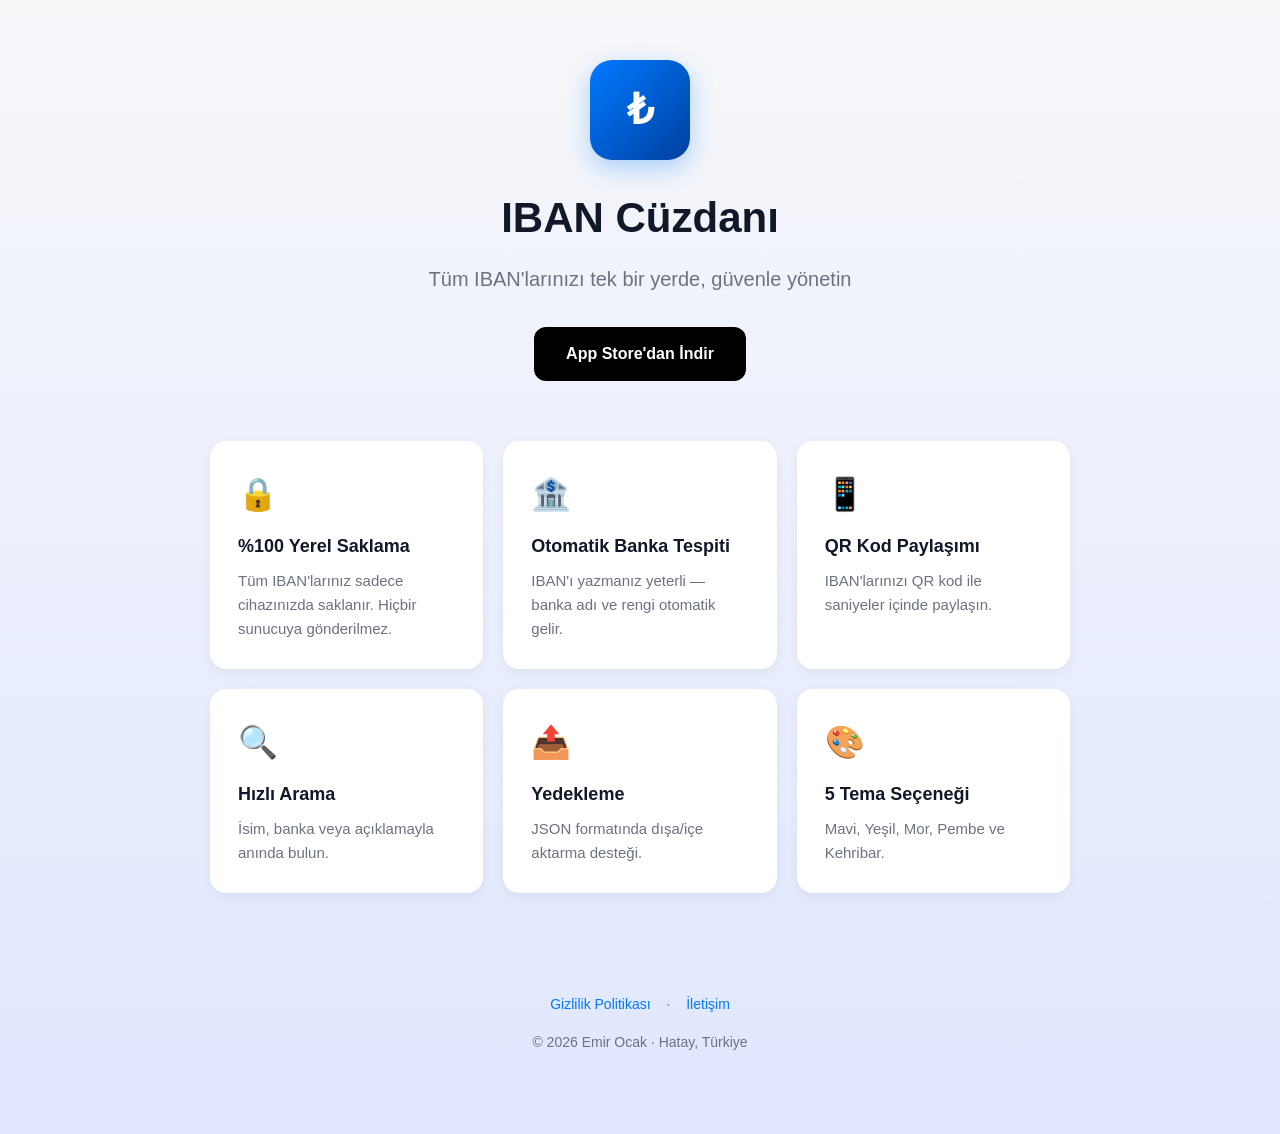
==== index.html @ 09342fb1 "Add files via upload" ====
<!DOCTYPE html>
<html lang="tr">
<head>
    <meta charset="UTF-8">
    <meta name="viewport" content="width=device-width, initial-scale=1.0">
    <title>IBAN Cüzdanı - Banka IBAN'larınızı Kolayca Yönetin</title>
    <meta name="description" content="IBAN Cüzdanı, tüm banka IBAN bilgilerinizi tek bir yerde güvenle saklamanızı sağlar. iOS için ücretsiz indirilebilir.">
    <style>
        * { margin: 0; padding: 0; box-sizing: border-box; }
        body {
            font-family: -apple-system, BlinkMacSystemFont, 'Segoe UI', Roboto, sans-serif;
            background: linear-gradient(180deg, #f6f7f9 0%, #e0e7ff 100%);
            min-height: 100vh;
            color: #111827;
            line-height: 1.6;
        }
        .container {
            max-width: 900px;
            margin: 0 auto;
            padding: 60px 20px;
        }
        header {
            text-align: center;
            margin-bottom: 60px;
        }
        .logo {
            width: 100px;
            height: 100px;
            background: linear-gradient(135deg, #007AFF, #0040A0);
            border-radius: 22px;
            margin: 0 auto 24px;
            display: flex;
            align-items: center;
            justify-content: center;
            color: white;
            font-size: 42px;
            font-weight: bold;
            box-shadow: 0 8px 24px rgba(0, 122, 255, 0.3);
        }
        h1 {
            font-size: 42px;
            font-weight: 800;
            margin-bottom: 12px;
        }
        .tagline {
            font-size: 20px;
            color: #6b7280;
            margin-bottom: 32px;
        }
        .download-btn {
            display: inline-block;
            background: #000;
            color: white;
            padding: 14px 32px;
            border-radius: 12px;
            text-decoration: none;
            font-size: 16px;
            font-weight: 600;
            transition: transform 0.2s;
        }
        .download-btn:hover {
            transform: translateY(-2px);
        }
        .features {
            display: grid;
            grid-template-columns: repeat(auto-fit, minmax(260px, 1fr));
            gap: 20px;
            margin: 60px 0;
        }
        .feature {
            background: white;
            padding: 28px;
            border-radius: 16px;
            box-shadow: 0 4px 12px rgba(0,0,0,0.05);
        }
        .feature-icon {
            font-size: 32px;
            margin-bottom: 12px;
        }
        .feature h3 {
            font-size: 18px;
            margin-bottom: 8px;
        }
        .feature p {
            color: #6b7280;
            font-size: 15px;
        }
        footer {
            text-align: center;
            padding: 40px 0 20px;
            color: #6b7280;
            font-size: 14px;
        }
        footer a {
            color: #007AFF;
            text-decoration: none;
            margin: 0 12px;
        }
        footer a:hover {
            text-decoration: underline;
        }
    </style>
</head>
<body>
    <div class="container">
        <header>
            <div class="logo">₺</div>
            <h1>IBAN Cüzdanı</h1>
            <p class="tagline">Tüm IBAN'larınızı tek bir yerde, güvenle yönetin</p>
            <a href="https://apps.apple.com/tr/app/iban-c%C3%BCzdan%C4%B1/id6752243560" class="download-btn">
                App Store'dan İndir
            </a>
        </header>

        <div class="features">
            <div class="feature">
                <div class="feature-icon">🔒</div>
                <h3>%100 Yerel Saklama</h3>
                <p>Tüm IBAN'larınız sadece cihazınızda saklanır. Hiçbir sunucuya gönderilmez.</p>
            </div>
            <div class="feature">
                <div class="feature-icon">🏦</div>
                <h3>Otomatik Banka Tespiti</h3>
                <p>IBAN'ı yazmanız yeterli — banka adı ve rengi otomatik gelir.</p>
            </div>
            <div class="feature">
                <div class="feature-icon">📱</div>
                <h3>QR Kod Paylaşımı</h3>
                <p>IBAN'larınızı QR kod ile saniyeler içinde paylaşın.</p>
            </div>
            <div class="feature">
                <div class="feature-icon">🔍</div>
                <h3>Hızlı Arama</h3>
                <p>İsim, banka veya açıklamayla anında bulun.</p>
            </div>
            <div class="feature">
                <div class="feature-icon">📤</div>
                <h3>Yedekleme</h3>
                <p>JSON formatında dışa/içe aktarma desteği.</p>
            </div>
            <div class="feature">
                <div class="feature-icon">🎨</div>
                <h3>5 Tema Seçeneği</h3>
                <p>Mavi, Yeşil, Mor, Pembe ve Kehribar.</p>
            </div>
        </div>

        <footer>
            <p>
                <a href="privacy.html">Gizlilik Politikası</a> ·
                <a href="mailto:[email protected]">İletişim</a>
            </p>
            <p style="margin-top: 16px;">
                © 2026 Emir Ocak · Hatay, Türkiye
            </p>
        </footer>
    </div>
</body>
</html>
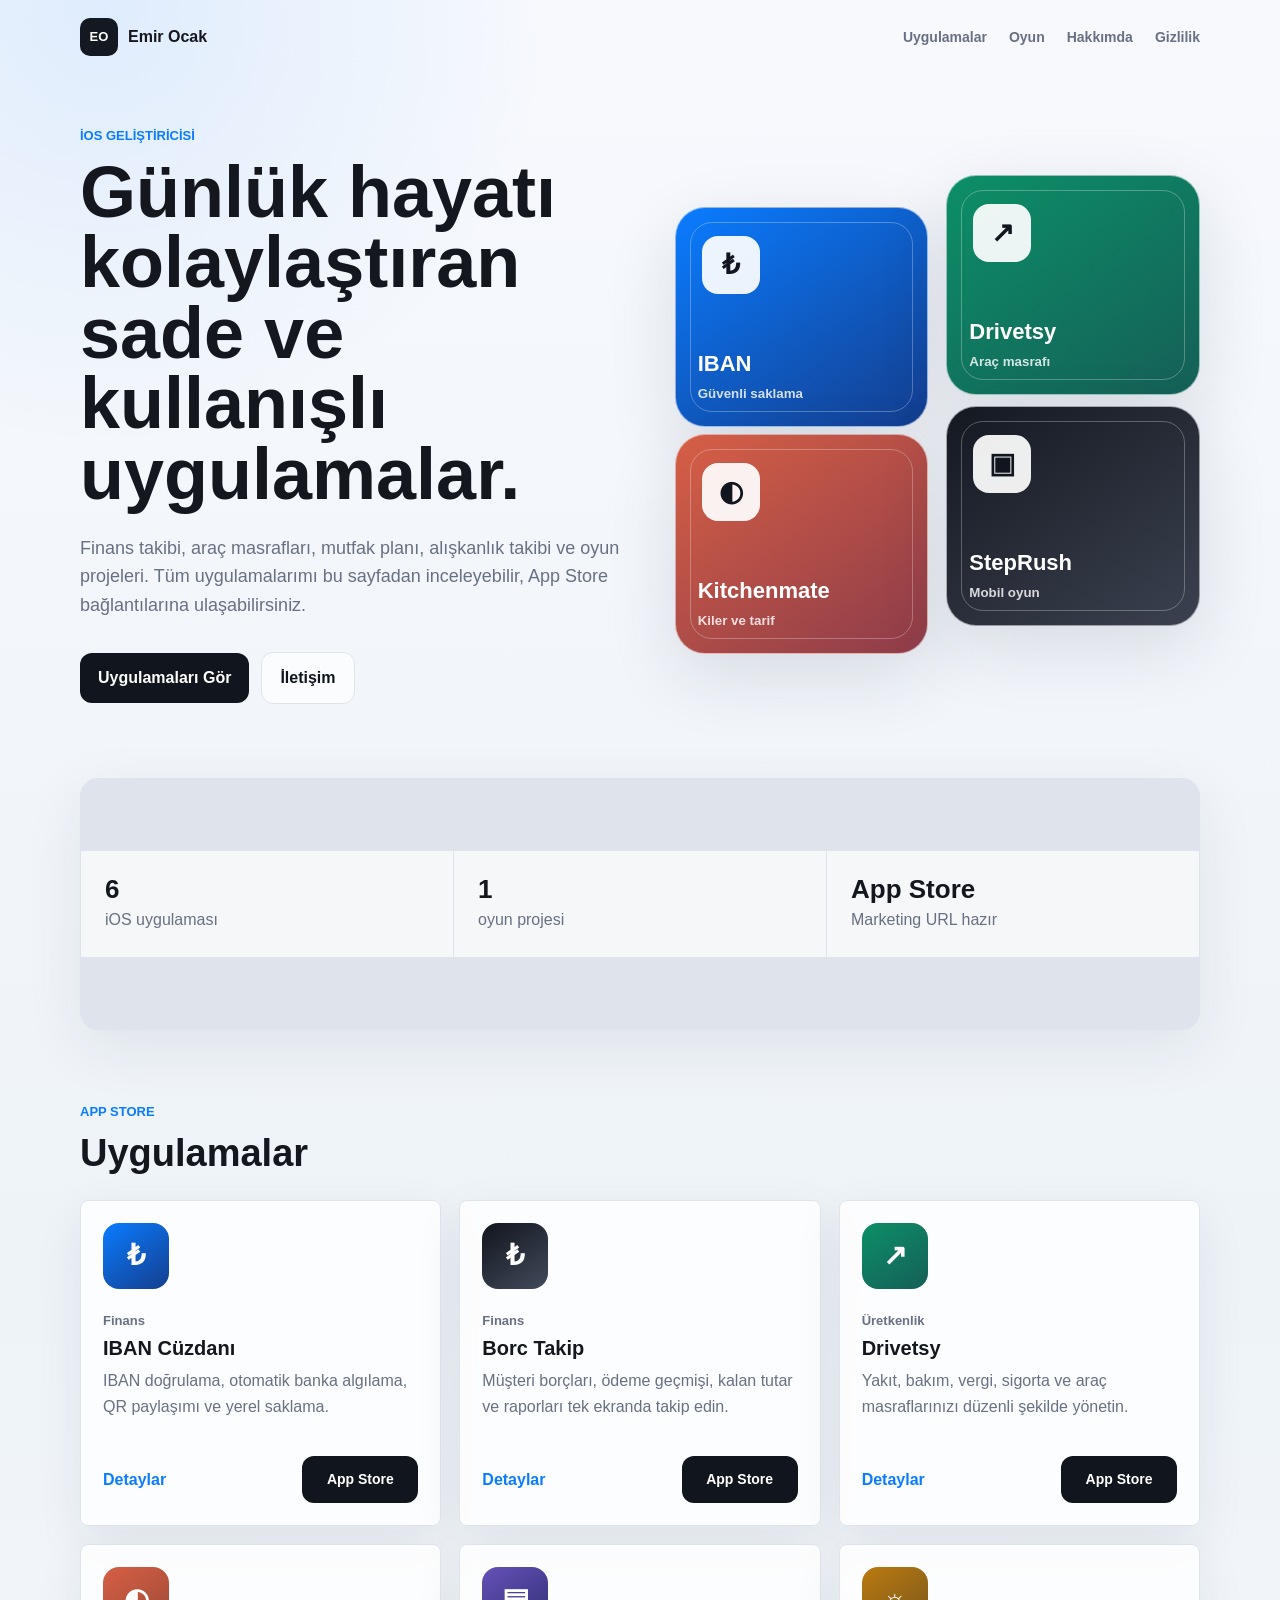
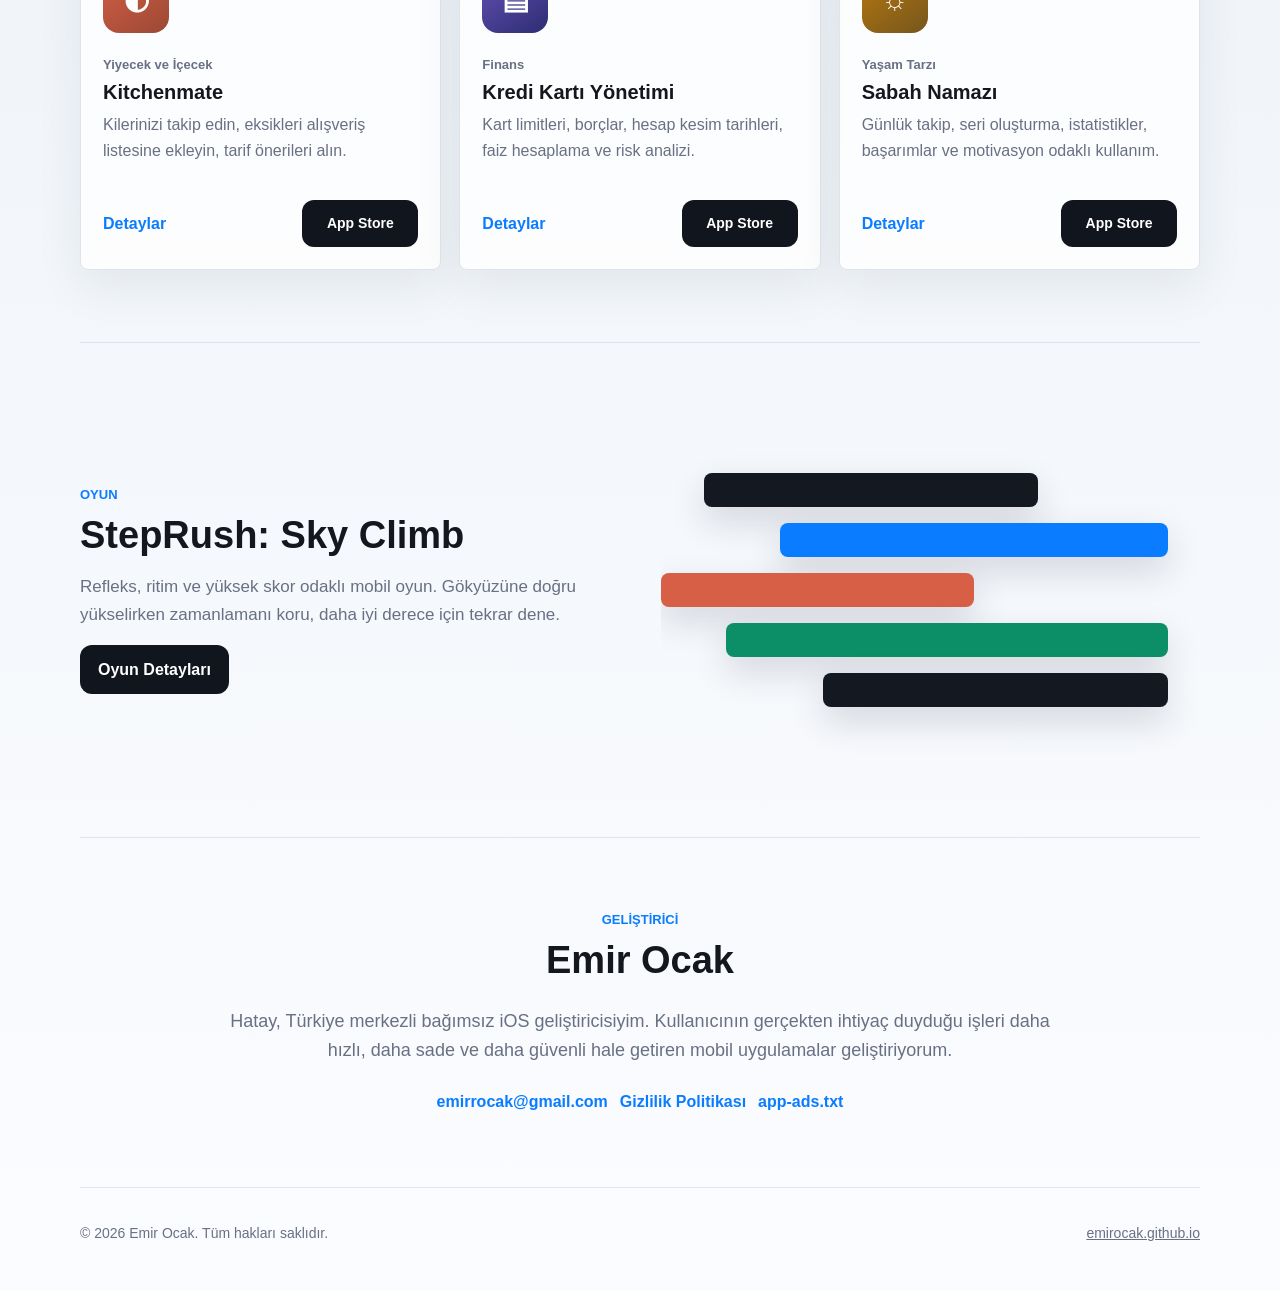
==== commit 29fa715d: "Add files via upload" ====
--- a/index.html
+++ b/index.html
@@ -1,159 +1,205 @@
 <!DOCTYPE html>
 <html lang="tr">
 <head>
-    <meta charset="UTF-8">
-    <meta name="viewport" content="width=device-width, initial-scale=1.0">
-    <title>IBAN Cüzdanı - Banka IBAN'larınızı Kolayca Yönetin</title>
-    <meta name="description" content="IBAN Cüzdanı, tüm banka IBAN bilgilerinizi tek bir yerde güvenle saklamanızı sağlar. iOS için ücretsiz indirilebilir.">
-    <style>
-        * { margin: 0; padding: 0; box-sizing: border-box; }
-        body {
-            font-family: -apple-system, BlinkMacSystemFont, 'Segoe UI', Roboto, sans-serif;
-            background: linear-gradient(180deg, #f6f7f9 0%, #e0e7ff 100%);
-            min-height: 100vh;
-            color: #111827;
-            line-height: 1.6;
-        }
-        .container {
-            max-width: 900px;
-            margin: 0 auto;
-            padding: 60px 20px;
-        }
-        header {
-            text-align: center;
-            margin-bottom: 60px;
-        }
-        .logo {
-            width: 100px;
-            height: 100px;
-            background: linear-gradient(135deg, #007AFF, #0040A0);
-            border-radius: 22px;
-            margin: 0 auto 24px;
-            display: flex;
-            align-items: center;
-            justify-content: center;
-            color: white;
-            font-size: 42px;
-            font-weight: bold;
-            box-shadow: 0 8px 24px rgba(0, 122, 255, 0.3);
-        }
-        h1 {
-            font-size: 42px;
-            font-weight: 800;
-            margin-bottom: 12px;
-        }
-        .tagline {
-            font-size: 20px;
-            color: #6b7280;
-            margin-bottom: 32px;
-        }
-        .download-btn {
-            display: inline-block;
-            background: #000;
-            color: white;
-            padding: 14px 32px;
-            border-radius: 12px;
-            text-decoration: none;
-            font-size: 16px;
-            font-weight: 600;
-            transition: transform 0.2s;
-        }
-        .download-btn:hover {
-            transform: translateY(-2px);
-        }
-        .features {
-            display: grid;
-            grid-template-columns: repeat(auto-fit, minmax(260px, 1fr));
-            gap: 20px;
-            margin: 60px 0;
-        }
-        .feature {
-            background: white;
-            padding: 28px;
-            border-radius: 16px;
-            box-shadow: 0 4px 12px rgba(0,0,0,0.05);
-        }
-        .feature-icon {
-            font-size: 32px;
-            margin-bottom: 12px;
-        }
-        .feature h3 {
-            font-size: 18px;
-            margin-bottom: 8px;
-        }
-        .feature p {
-            color: #6b7280;
-            font-size: 15px;
-        }
-        footer {
-            text-align: center;
-            padding: 40px 0 20px;
-            color: #6b7280;
-            font-size: 14px;
-        }
-        footer a {
-            color: #007AFF;
-            text-decoration: none;
-            margin: 0 12px;
-        }
-        footer a:hover {
-            text-decoration: underline;
-        }
-    </style>
+  <meta charset="UTF-8">
+  <meta name="viewport" content="width=device-width, initial-scale=1.0">
+  <title>Emir Ocak - iOS Uygulamaları ve Oyunları</title>
+  <meta name="description" content="Emir Ocak tarafından geliştirilen iOS uygulamaları ve oyunları. App Store bağlantıları, kısa açıklamalar, gizlilik politikası ve iletişim bilgileri.">
+  <meta name="author" content="Emir Ocak">
+  <meta property="og:title" content="Emir Ocak - iOS Uygulamaları">
+  <meta property="og:description" content="Finans, üretkenlik, yemek, yaşam tarzı ve oyun kategorilerinde iOS uygulamaları.">
+  <meta property="og:type" content="website">
+  <meta property="og:url" content="https://emirocak.github.io">
+  <link rel="canonical" href="https://emirocak.github.io">
+  <link rel="icon" href="assets/favicon.svg" type="image/svg+xml">
+  <link rel="stylesheet" href="styles.css">
 </head>
 <body>
-    <div class="container">
-        <header>
-            <div class="logo">₺</div>
-            <h1>IBAN Cüzdanı</h1>
-            <p class="tagline">Tüm IBAN'larınızı tek bir yerde, güvenle yönetin</p>
-            <a href="https://apps.apple.com/tr/app/iban-c%C3%BCzdan%C4%B1/id6752243560" class="download-btn">
-                App Store'dan İndir
-            </a>
-        </header>
-
-        <div class="features">
-            <div class="feature">
-                <div class="feature-icon">🔒</div>
-                <h3>%100 Yerel Saklama</h3>
-                <p>Tüm IBAN'larınız sadece cihazınızda saklanır. Hiçbir sunucuya gönderilmez.</p>
-            </div>
-            <div class="feature">
-                <div class="feature-icon">🏦</div>
-                <h3>Otomatik Banka Tespiti</h3>
-                <p>IBAN'ı yazmanız yeterli — banka adı ve rengi otomatik gelir.</p>
-            </div>
-            <div class="feature">
-                <div class="feature-icon">📱</div>
-                <h3>QR Kod Paylaşımı</h3>
-                <p>IBAN'larınızı QR kod ile saniyeler içinde paylaşın.</p>
-            </div>
-            <div class="feature">
-                <div class="feature-icon">🔍</div>
-                <h3>Hızlı Arama</h3>
-                <p>İsim, banka veya açıklamayla anında bulun.</p>
-            </div>
-            <div class="feature">
-                <div class="feature-icon">📤</div>
-                <h3>Yedekleme</h3>
-                <p>JSON formatında dışa/içe aktarma desteği.</p>
-            </div>
-            <div class="feature">
-                <div class="feature-icon">🎨</div>
-                <h3>5 Tema Seçeneği</h3>
-                <p>Mavi, Yeşil, Mor, Pembe ve Kehribar.</p>
-            </div>
-        </div>
-
-        <footer>
-            <p>
-                <a href="privacy.html">Gizlilik Politikası</a> ·
-                <a href="mailto:[email protected]">İletişim</a>
-            </p>
-            <p style="margin-top: 16px;">
-                © 2026 Emir Ocak · Hatay, Türkiye
-            </p>
-        </footer>
-    </div>
+  <header class="site-header">
+    <nav class="nav" aria-label="Ana menü">
+      <a class="brand" href="index.html" aria-label="Emir Ocak ana sayfa">
+        <span class="brand-mark">EO</span>
+        <span>Emir Ocak</span>
+      </a>
+      <div class="nav-links">
+        <a href="#apps">Uygulamalar</a>
+        <a href="#games">Oyun</a>
+        <a href="#about">Hakkımda</a>
+        <a href="privacy.html">Gizlilik</a>
+      </div>
+    </nav>
+
+    <section class="hero">
+      <div class="hero-copy">
+        <p class="eyebrow">iOS geliştiricisi</p>
+        <h1>Günlük hayatı kolaylaştıran sade ve kullanışlı uygulamalar.</h1>
+        <p class="hero-text">Finans takibi, araç masrafları, mutfak planı, alışkanlık takibi ve oyun projeleri. Tüm uygulamalarımı bu sayfadan inceleyebilir, App Store bağlantılarına ulaşabilirsiniz.</p>
+        <div class="hero-actions">
+          <a class="button primary" href="#apps">Uygulamaları Gör</a>
+          <a class="button secondary" href="mailto:emirrocak@gmail.com">İletişim</a>
+        </div>
+      </div>
+      <div class="device-wall" aria-label="Uygulama koleksiyonu">
+        <div class="device-card blue">
+          <span>₺</span>
+          <strong>IBAN</strong>
+          <small>Güvenli saklama</small>
+        </div>
+        <div class="device-card green">
+          <span>↗</span>
+          <strong>Drivetsy</strong>
+          <small>Araç masrafı</small>
+        </div>
+        <div class="device-card coral">
+          <span>◐</span>
+          <strong>Kitchenmate</strong>
+          <small>Kiler ve tarif</small>
+        </div>
+        <div class="device-card dark">
+          <span>▣</span>
+          <strong>StepRush</strong>
+          <small>Mobil oyun</small>
+        </div>
+      </div>
+    </section>
+  </header>
+
+  <main>
+    <section class="section intro-strip" aria-label="Kısa bilgiler">
+      <div>
+        <strong>6</strong>
+        <span>iOS uygulaması</span>
+      </div>
+      <div>
+        <strong>1</strong>
+        <span>oyun projesi</span>
+      </div>
+      <div>
+        <strong>App Store</strong>
+        <span>Marketing URL hazır</span>
+      </div>
+    </section>
+
+    <section class="section" id="apps">
+      <div class="section-heading">
+        <p class="eyebrow">App Store</p>
+        <h2>Uygulamalar</h2>
+      </div>
+
+      <div class="product-grid">
+        <article class="product-card">
+          <div class="app-icon iban">₺</div>
+          <div class="product-body">
+            <p class="category">Finans</p>
+            <h3>IBAN Cüzdanı</h3>
+            <p>IBAN doğrulama, otomatik banka algılama, QR paylaşımı ve yerel saklama.</p>
+          </div>
+          <div class="card-actions">
+            <a class="text-link" href="apps/iban-cuzdani.html">Detaylar</a>
+            <a class="store-link" href="https://apps.apple.com/tr/app/iban-c%C3%BCzdan%C4%B1/id6752243560" target="_blank" rel="noopener">App Store</a>
+          </div>
+        </article>
+
+        <article class="product-card">
+          <div class="app-icon debt">₺</div>
+          <div class="product-body">
+            <p class="category">Finans</p>
+            <h3>Borc Takip</h3>
+            <p>Müşteri borçları, ödeme geçmişi, kalan tutar ve raporları tek ekranda takip edin.</p>
+          </div>
+          <div class="card-actions">
+            <a class="text-link" href="apps/borc-takip.html">Detaylar</a>
+            <a class="store-link" href="https://apps.apple.com/tr/app/borc-takip/id6755033975" target="_blank" rel="noopener">App Store</a>
+          </div>
+        </article>
+
+        <article class="product-card">
+          <div class="app-icon drive">↗</div>
+          <div class="product-body">
+            <p class="category">Üretkenlik</p>
+            <h3>Drivetsy</h3>
+            <p>Yakıt, bakım, vergi, sigorta ve araç masraflarınızı düzenli şekilde yönetin.</p>
+          </div>
+          <div class="card-actions">
+            <a class="text-link" href="apps/drivetsy.html">Detaylar</a>
+            <a class="store-link" href="https://apps.apple.com/tr/app/drivetsy/id6753587504?l=tr" target="_blank" rel="noopener">App Store</a>
+          </div>
+        </article>
+
+        <article class="product-card">
+          <div class="app-icon kitchen">◐</div>
+          <div class="product-body">
+            <p class="category">Yiyecek ve İçecek</p>
+            <h3>Kitchenmate</h3>
+            <p>Kilerinizi takip edin, eksikleri alışveriş listesine ekleyin, tarif önerileri alın.</p>
+          </div>
+          <div class="card-actions">
+            <a class="text-link" href="apps/kitchenmate.html">Detaylar</a>
+            <a class="store-link" href="https://apps.apple.com/tr/app/kitchenmate/id6752761314?l=tr" target="_blank" rel="noopener">App Store</a>
+          </div>
+        </article>
+
+        <article class="product-card">
+          <div class="app-icon card">▤</div>
+          <div class="product-body">
+            <p class="category">Finans</p>
+            <h3>Kredi Kartı Yönetimi</h3>
+            <p>Kart limitleri, borçlar, hesap kesim tarihleri, faiz hesaplama ve risk analizi.</p>
+          </div>
+          <div class="card-actions">
+            <a class="text-link" href="apps/kredi-karti-yonetimi.html">Detaylar</a>
+            <a class="store-link" href="https://apps.apple.com/tr/app/kredi-kart%C4%B1-y%C3%B6netimi/id6760220577?l=tr" target="_blank" rel="noopener">App Store</a>
+          </div>
+        </article>
+
+        <article class="product-card">
+          <div class="app-icon prayer">☼</div>
+          <div class="product-body">
+            <p class="category">Yaşam Tarzı</p>
+            <h3>Sabah Namazı</h3>
+            <p>Günlük takip, seri oluşturma, istatistikler, başarımlar ve motivasyon odaklı kullanım.</p>
+          </div>
+          <div class="card-actions">
+            <a class="text-link" href="apps/sabah-namazi.html">Detaylar</a>
+            <a class="store-link" href="https://apps.apple.com/tr/app/sabah-namaz%C4%B1/id6759320181" target="_blank" rel="noopener">App Store</a>
+          </div>
+        </article>
+      </div>
+    </section>
+
+    <section class="section game-section" id="games">
+      <div class="game-copy">
+        <p class="eyebrow">Oyun</p>
+        <h2>StepRush: Sky Climb</h2>
+        <p>Refleks, ritim ve yüksek skor odaklı mobil oyun. Gökyüzüne doğru yükselirken zamanlamanı koru, daha iyi derece için tekrar dene.</p>
+        <a class="button primary" href="apps/sonsuz-merdiven.html">Oyun Detayları</a>
+      </div>
+      <div class="game-visual" aria-hidden="true">
+        <span></span>
+        <span></span>
+        <span></span>
+        <span></span>
+        <span></span>
+      </div>
+    </section>
+
+    <section class="section about" id="about">
+      <div class="section-heading">
+        <p class="eyebrow">Geliştirici</p>
+        <h2>Emir Ocak</h2>
+      </div>
+      <p>Hatay, Türkiye merkezli bağımsız iOS geliştiricisiyim. Kullanıcının gerçekten ihtiyaç duyduğu işleri daha hızlı, daha sade ve daha güvenli hale getiren mobil uygulamalar geliştiriyorum.</p>
+      <div class="about-links">
+        <a href="mailto:emirrocak@gmail.com">emirrocak@gmail.com</a>
+        <a href="privacy.html">Gizlilik Politikası</a>
+        <a href="app-ads.txt">app-ads.txt</a>
+      </div>
+    </section>
+  </main>
+
+  <footer class="footer">
+    <p>© 2026 Emir Ocak. Tüm hakları saklıdır.</p>
+    <p><a href="https://emirocak.github.io">emirocak.github.io</a></p>
+  </footer>
 </body>
 </html>
--- a/styles.css
+++ b/styles.css
@@ -0,0 +1,584 @@
+:root {
+  color-scheme: light;
+  --ink: #15171f;
+  --muted: #687083;
+  --line: #dfe4ec;
+  --paper: #fbfcff;
+  --surface: #ffffff;
+  --blue: #0a7cff;
+  --green: #0c8f67;
+  --coral: #d65f45;
+  --gold: #bb7a10;
+  --violet: #6651b8;
+  --shadow: 0 22px 70px rgba(28, 35, 54, 0.12);
+}
+
+* {
+  box-sizing: border-box;
+}
+
+html {
+  scroll-behavior: smooth;
+}
+
+body {
+  margin: 0;
+  font-family: -apple-system, BlinkMacSystemFont, "Segoe UI", Roboto, Arial, sans-serif;
+  color: var(--ink);
+  background:
+    radial-gradient(circle at 8% 0%, rgba(10, 124, 255, 0.10), transparent 28rem),
+    linear-gradient(180deg, #f7f9fd 0%, #eef3f8 44%, #fbfcff 100%);
+  line-height: 1.6;
+}
+
+a {
+  color: inherit;
+}
+
+.site-header,
+.section,
+.footer {
+  width: min(1120px, calc(100% - 40px));
+  margin: 0 auto;
+}
+
+.nav {
+  min-height: 74px;
+  display: flex;
+  align-items: center;
+  justify-content: space-between;
+  gap: 20px;
+}
+
+.brand {
+  display: inline-flex;
+  align-items: center;
+  gap: 10px;
+  text-decoration: none;
+  font-weight: 800;
+}
+
+.brand-mark {
+  width: 38px;
+  height: 38px;
+  display: grid;
+  place-items: center;
+  border-radius: 10px;
+  color: #fff;
+  background: #141821;
+  font-size: 13px;
+}
+
+.nav-links {
+  display: flex;
+  align-items: center;
+  gap: 22px;
+  color: var(--muted);
+  font-size: 14px;
+  font-weight: 650;
+}
+
+.nav-links a {
+  text-decoration: none;
+}
+
+.nav-links a:hover {
+  color: var(--ink);
+}
+
+.hero {
+  min-height: 620px;
+  display: grid;
+  grid-template-columns: minmax(0, 1.02fr) minmax(360px, 0.98fr);
+  align-items: center;
+  gap: 48px;
+  padding: 52px 0 74px;
+}
+
+.eyebrow {
+  margin: 0 0 10px;
+  color: var(--blue);
+  font-size: 13px;
+  font-weight: 800;
+  letter-spacing: 0;
+  text-transform: uppercase;
+}
+
+h1,
+h2,
+h3,
+p {
+  overflow-wrap: anywhere;
+}
+
+h1 {
+  max-width: 720px;
+  margin: 0;
+  font-size: clamp(40px, 7vw, 72px);
+  line-height: 0.98;
+  letter-spacing: 0;
+}
+
+h2 {
+  margin: 0;
+  font-size: 38px;
+  line-height: 1.08;
+  letter-spacing: 0;
+}
+
+h3 {
+  margin: 0 0 8px;
+  font-size: 20px;
+  line-height: 1.2;
+}
+
+.hero-text {
+  max-width: 620px;
+  margin: 24px 0 0;
+  color: var(--muted);
+  font-size: 18px;
+}
+
+.hero-actions,
+.card-actions,
+.about-links {
+  display: flex;
+  flex-wrap: wrap;
+  align-items: center;
+  gap: 12px;
+}
+
+.hero-actions {
+  margin-top: 32px;
+}
+
+.button,
+.store-link,
+.text-link {
+  min-height: 44px;
+  display: inline-flex;
+  align-items: center;
+  justify-content: center;
+  text-decoration: none;
+  font-weight: 750;
+}
+
+.button,
+.store-link {
+  border-radius: 12px;
+  padding: 12px 18px;
+}
+
+.button.primary,
+.store-link {
+  color: #fff;
+  background: #11151d;
+}
+
+.button.secondary {
+  color: #11151d;
+  background: rgba(255, 255, 255, 0.72);
+  border: 1px solid var(--line);
+}
+
+.text-link {
+  color: var(--blue);
+}
+
+.button:hover,
+.store-link:hover {
+  transform: translateY(-1px);
+}
+
+.device-wall {
+  min-height: 500px;
+  position: relative;
+  display: grid;
+  grid-template-columns: repeat(2, minmax(150px, 1fr));
+  gap: 18px;
+  align-items: center;
+}
+
+.device-card {
+  min-height: 220px;
+  padding: 22px;
+  border: 1px solid rgba(255, 255, 255, 0.56);
+  border-radius: 30px;
+  color: #fff;
+  box-shadow: var(--shadow);
+  display: flex;
+  flex-direction: column;
+  justify-content: flex-end;
+  isolation: isolate;
+  overflow: hidden;
+  position: relative;
+}
+
+.device-card::before {
+  content: "";
+  position: absolute;
+  inset: 14px;
+  z-index: -1;
+  border-radius: 22px;
+  border: 1px solid rgba(255, 255, 255, 0.28);
+}
+
+.device-card span {
+  position: absolute;
+  top: 28px;
+  left: 26px;
+  width: 58px;
+  height: 58px;
+  display: grid;
+  place-items: center;
+  border-radius: 16px;
+  color: #11151d;
+  background: rgba(255, 255, 255, 0.92);
+  font-size: 28px;
+  font-weight: 850;
+}
+
+.device-card strong {
+  display: block;
+  font-size: 22px;
+  line-height: 1.05;
+}
+
+.device-card small {
+  display: block;
+  margin-top: 8px;
+  color: rgba(255, 255, 255, 0.82);
+  font-weight: 650;
+}
+
+.device-card.blue {
+  background: linear-gradient(145deg, #0a7cff, #143e8e);
+  transform: translateY(32px);
+}
+
+.device-card.green {
+  background: linear-gradient(145deg, #0c8f67, #155f57);
+}
+
+.device-card.coral {
+  background: linear-gradient(145deg, #d65f45, #8d3c4a);
+}
+
+.device-card.dark {
+  background: linear-gradient(145deg, #141821, #3b414f);
+  transform: translateY(-28px);
+}
+
+.intro-strip {
+  display: grid;
+  grid-template-columns: repeat(3, 1fr);
+  gap: 1px;
+  overflow: hidden;
+  border: 1px solid var(--line);
+  border-radius: 18px;
+  background: var(--line);
+  box-shadow: 0 18px 60px rgba(28, 35, 54, 0.08);
+}
+
+.intro-strip div {
+  padding: 24px;
+  background: rgba(255, 255, 255, 0.72);
+}
+
+.intro-strip strong,
+.intro-strip span {
+  display: block;
+}
+
+.intro-strip strong {
+  font-size: 26px;
+  line-height: 1.1;
+}
+
+.intro-strip span {
+  margin-top: 4px;
+  color: var(--muted);
+}
+
+.section {
+  padding: 72px 0;
+}
+
+.section-heading {
+  margin-bottom: 26px;
+}
+
+.product-grid {
+  display: grid;
+  grid-template-columns: repeat(3, minmax(0, 1fr));
+  gap: 18px;
+}
+
+.product-card {
+  min-height: 326px;
+  display: flex;
+  flex-direction: column;
+  padding: 22px;
+  border: 1px solid var(--line);
+  border-radius: 8px;
+  background: rgba(255, 255, 255, 0.82);
+  box-shadow: 0 16px 48px rgba(28, 35, 54, 0.08);
+}
+
+.app-icon {
+  width: 66px;
+  height: 66px;
+  display: grid;
+  place-items: center;
+  border-radius: 16px;
+  color: #fff;
+  font-size: 29px;
+  font-weight: 850;
+}
+
+.app-icon.iban { background: linear-gradient(145deg, #0a7cff, #143e8e); }
+.app-icon.debt { background: linear-gradient(145deg, #11151d, #424b5c); }
+.app-icon.drive { background: linear-gradient(145deg, #0c8f67, #155f57); }
+.app-icon.kitchen { background: linear-gradient(145deg, #d65f45, #9b4935); }
+.app-icon.card { background: linear-gradient(145deg, #6651b8, #2d2e72); }
+.app-icon.prayer { background: linear-gradient(145deg, #bb7a10, #75561c); }
+.app-icon.game { background: linear-gradient(145deg, #141821, #5c6678); }
+
+.product-body {
+  margin-top: 22px;
+  flex: 1;
+}
+
+.category {
+  margin: 0 0 5px;
+  color: var(--muted);
+  font-size: 13px;
+  font-weight: 750;
+}
+
+.product-body p:not(.category) {
+  margin: 0;
+  color: var(--muted);
+}
+
+.card-actions {
+  margin-top: 24px;
+  justify-content: space-between;
+}
+
+.store-link {
+  min-width: 116px;
+  font-size: 14px;
+}
+
+.game-section {
+  display: grid;
+  grid-template-columns: 1fr 1fr;
+  gap: 42px;
+  align-items: center;
+  border-top: 1px solid var(--line);
+  border-bottom: 1px solid var(--line);
+}
+
+.game-copy p:not(.eyebrow) {
+  max-width: 560px;
+  color: var(--muted);
+  font-size: 17px;
+}
+
+.game-visual {
+  height: 350px;
+  display: grid;
+  align-content: center;
+  gap: 16px;
+  overflow: hidden;
+}
+
+.game-visual span {
+  display: block;
+  height: 34px;
+  border-radius: 8px;
+  background: #141821;
+  box-shadow: 0 14px 35px rgba(28, 35, 54, 0.16);
+}
+
+.game-visual span:nth-child(1) { width: 62%; margin-left: 8%; }
+.game-visual span:nth-child(2) { width: 72%; margin-left: 22%; background: #0a7cff; }
+.game-visual span:nth-child(3) { width: 58%; margin-left: 0; background: #d65f45; }
+.game-visual span:nth-child(4) { width: 82%; margin-left: 12%; background: #0c8f67; }
+.game-visual span:nth-child(5) { width: 64%; margin-left: 30%; }
+
+.about {
+  max-width: 850px;
+  margin-left: auto;
+  margin-right: auto;
+  text-align: center;
+}
+
+.about > p {
+  margin: 0;
+  color: var(--muted);
+  font-size: 18px;
+}
+
+.about-links {
+  justify-content: center;
+  margin-top: 24px;
+}
+
+.about-links a {
+  color: var(--blue);
+  font-weight: 750;
+  text-decoration: none;
+}
+
+.footer {
+  display: flex;
+  justify-content: space-between;
+  gap: 16px;
+  padding: 34px 0 46px;
+  border-top: 1px solid var(--line);
+  color: var(--muted);
+  font-size: 14px;
+}
+
+.footer p {
+  margin: 0;
+}
+
+.detail-hero {
+  min-height: auto;
+  grid-template-columns: minmax(0, 0.95fr) minmax(260px, 0.55fr);
+  padding-bottom: 52px;
+}
+
+.detail-panel {
+  padding: 28px;
+  border: 1px solid var(--line);
+  border-radius: 8px;
+  background: rgba(255, 255, 255, 0.82);
+  box-shadow: var(--shadow);
+}
+
+.detail-icon {
+  width: 92px;
+  height: 92px;
+  margin-bottom: 22px;
+  border-radius: 22px;
+  font-size: 42px;
+}
+
+.detail-list {
+  display: grid;
+  gap: 14px;
+  padding: 0;
+  margin: 28px 0 0;
+  list-style: none;
+}
+
+.detail-list li {
+  padding: 16px 0;
+  border-top: 1px solid var(--line);
+}
+
+.detail-list strong {
+  display: block;
+  margin-bottom: 3px;
+}
+
+.detail-list span {
+  color: var(--muted);
+}
+
+.feature-grid {
+  display: grid;
+  grid-template-columns: repeat(3, minmax(0, 1fr));
+  gap: 18px;
+}
+
+.feature-item {
+  padding: 22px;
+  border: 1px solid var(--line);
+  border-radius: 8px;
+  background: rgba(255, 255, 255, 0.82);
+}
+
+.feature-item h3 {
+  font-size: 18px;
+}
+
+.feature-item p {
+  margin: 0;
+  color: var(--muted);
+}
+
+@media (max-width: 900px) {
+  .hero,
+  .detail-hero,
+  .game-section {
+    grid-template-columns: 1fr;
+  }
+
+  .hero {
+    min-height: auto;
+    padding-top: 28px;
+  }
+
+  .device-wall {
+    min-height: 420px;
+  }
+
+  .product-grid,
+  .feature-grid {
+    grid-template-columns: repeat(2, minmax(0, 1fr));
+  }
+}
+
+@media (max-width: 680px) {
+  .site-header,
+  .section,
+  .footer {
+    width: min(100% - 28px, 1120px);
+  }
+
+  .nav {
+    align-items: flex-start;
+    flex-direction: column;
+    padding: 18px 0;
+  }
+
+  .nav-links {
+    width: 100%;
+    gap: 12px;
+    overflow-x: auto;
+    padding-bottom: 4px;
+  }
+
+  h1 {
+    font-size: 42px;
+  }
+
+  h2 {
+    font-size: 30px;
+  }
+
+  .device-wall,
+  .product-grid,
+  .intro-strip,
+  .feature-grid {
+    grid-template-columns: 1fr;
+  }
+
+  .device-card {
+    min-height: 170px;
+    transform: none !important;
+  }
+
+  .section {
+    padding: 48px 0;
+  }
+
+  .footer {
+    flex-direction: column;
+  }
+}
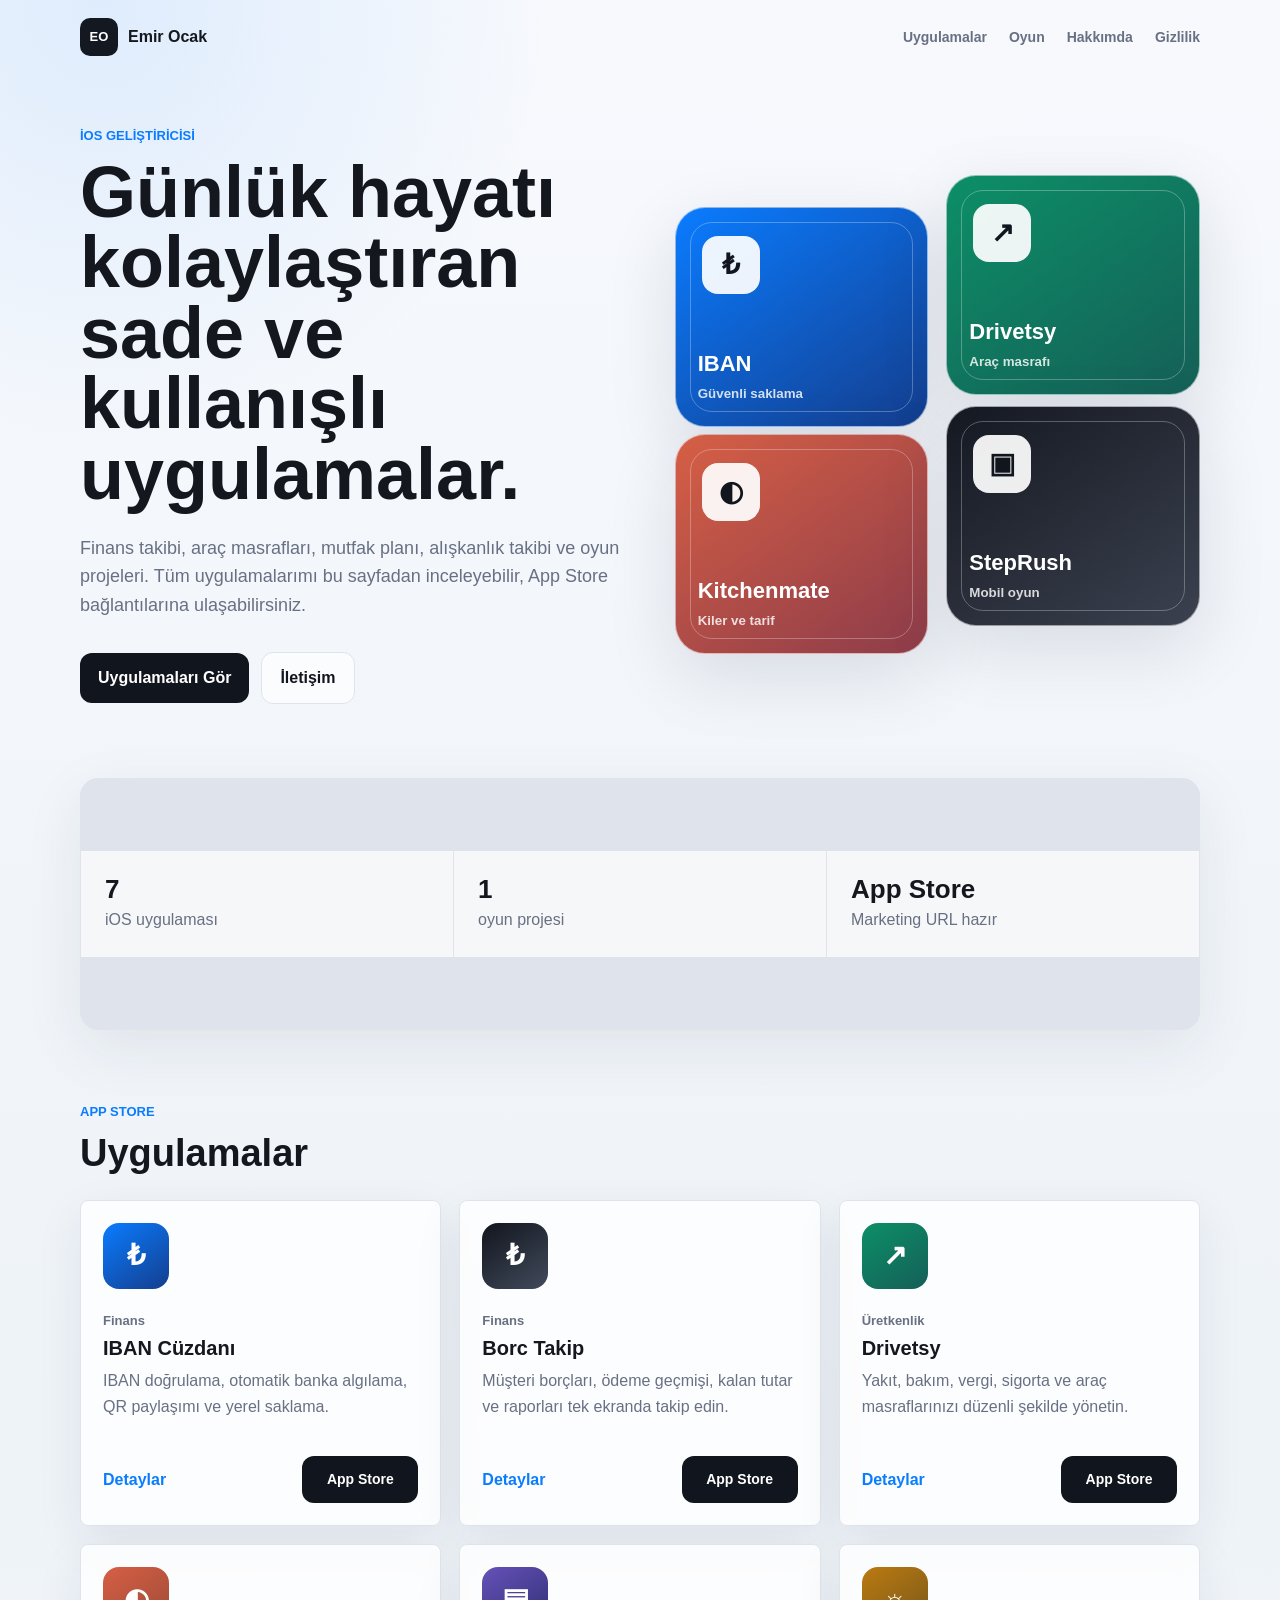
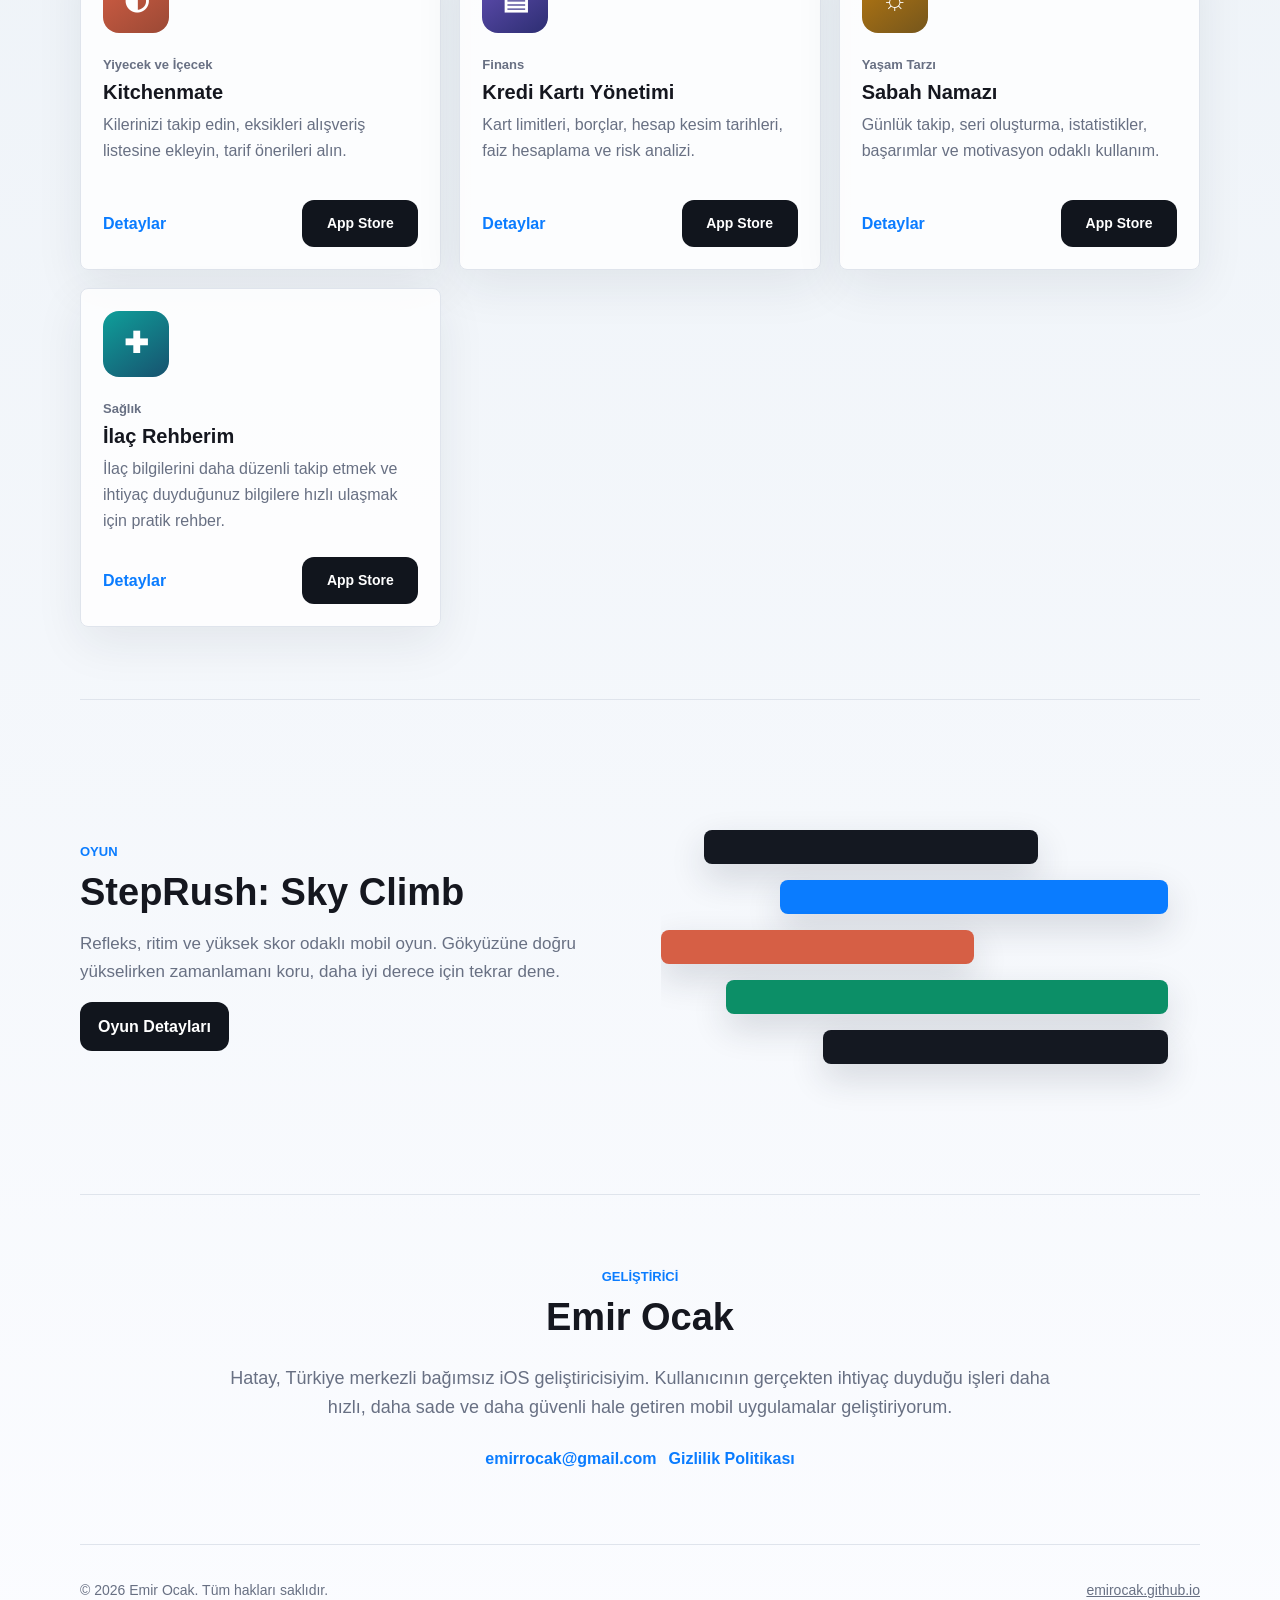
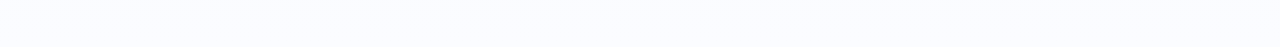
==== commit 1b6e9a97: "Add files via upload" ====
--- a/index.html
+++ b/index.html
@@ -67,7 +67,7 @@
   <main>
     <section class="section intro-strip" aria-label="Kısa bilgiler">
       <div>
-        <strong>6</strong>
+        <strong>7</strong>
         <span>iOS uygulaması</span>
       </div>
       <div>
@@ -162,6 +162,19 @@
           <div class="card-actions">
             <a class="text-link" href="apps/sabah-namazi.html">Detaylar</a>
             <a class="store-link" href="https://apps.apple.com/tr/app/sabah-namaz%C4%B1/id6759320181" target="_blank" rel="noopener">App Store</a>
+          </div>
+        </article>
+
+        <article class="product-card">
+          <div class="app-icon medicine">✚</div>
+          <div class="product-body">
+            <p class="category">Sağlık</p>
+            <h3>İlaç Rehberim</h3>
+            <p>İlaç bilgilerini daha düzenli takip etmek ve ihtiyaç duyduğunuz bilgilere hızlı ulaşmak için pratik rehber.</p>
+          </div>
+          <div class="card-actions">
+            <a class="text-link" href="apps/ilac-rehberim.html">Detaylar</a>
+            <a class="store-link" href="https://apps.apple.com/tr/app/i-la%C3%A7-rehberim/id6762822990" target="_blank" rel="noopener">App Store</a>
           </div>
         </article>
       </div>
@@ -192,7 +205,6 @@
       <div class="about-links">
         <a href="mailto:emirrocak@gmail.com">emirrocak@gmail.com</a>
         <a href="privacy.html">Gizlilik Politikası</a>
-        <a href="app-ads.txt">app-ads.txt</a>
       </div>
     </section>
   </main>
--- a/styles.css
+++ b/styles.css
@@ -342,6 +342,7 @@
 .app-icon.kitchen { background: linear-gradient(145deg, #d65f45, #9b4935); }
 .app-icon.card { background: linear-gradient(145deg, #6651b8, #2d2e72); }
 .app-icon.prayer { background: linear-gradient(145deg, #bb7a10, #75561c); }
+.app-icon.medicine { background: linear-gradient(145deg, #0f9f9a, #17526f); }
 .app-icon.game { background: linear-gradient(145deg, #141821, #5c6678); }
 
 .product-body {
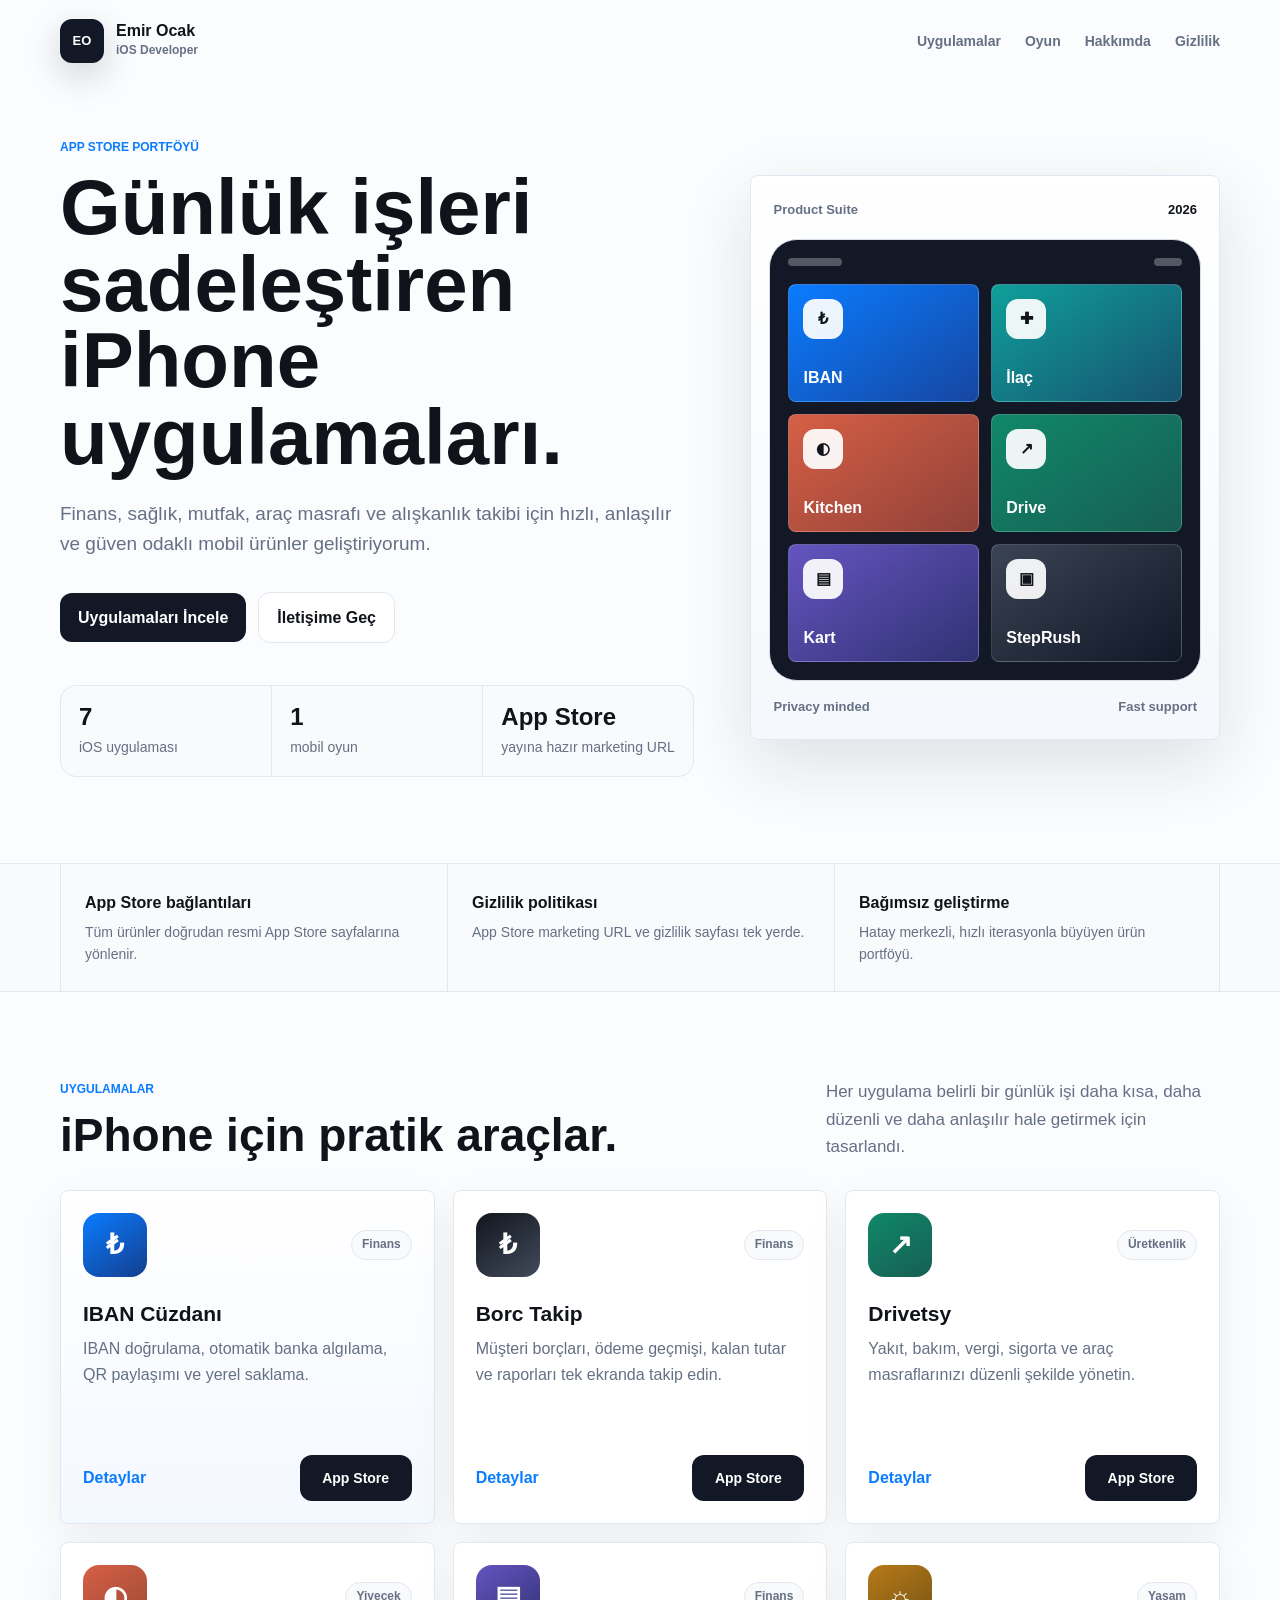
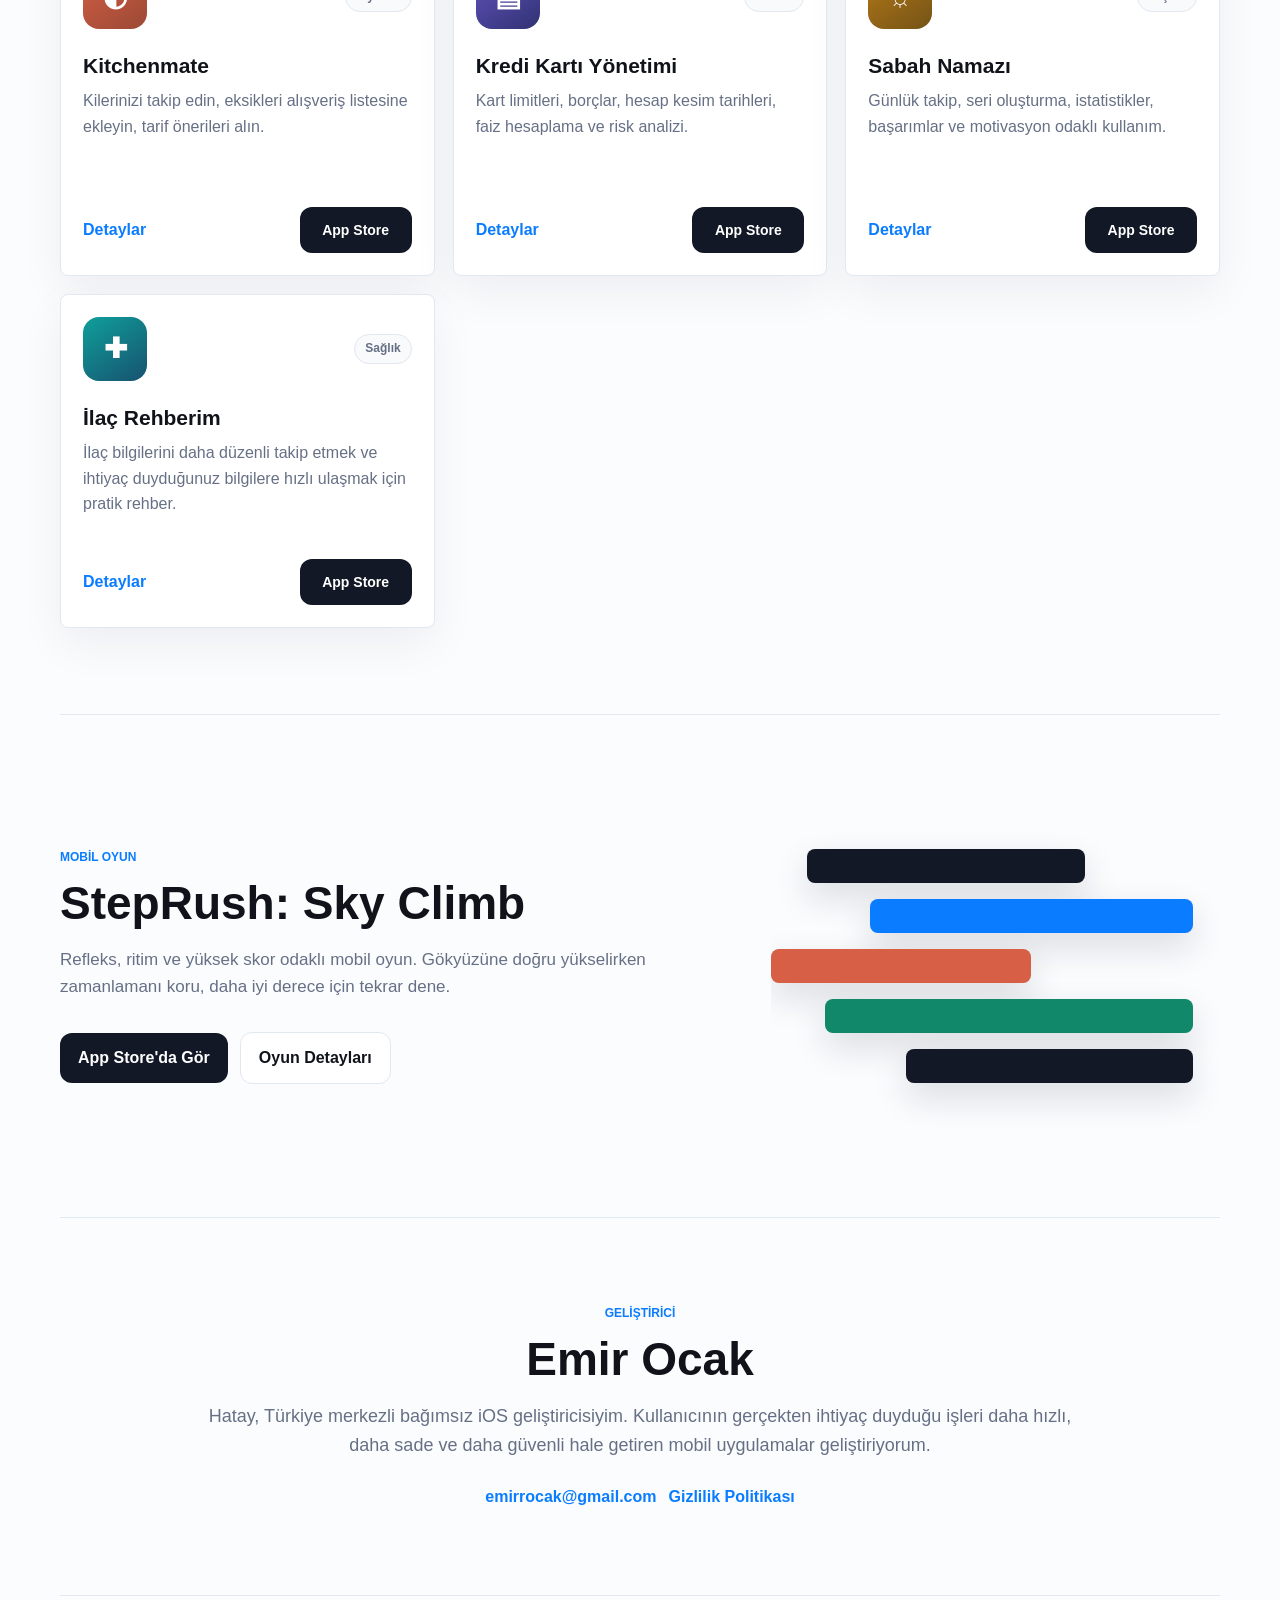
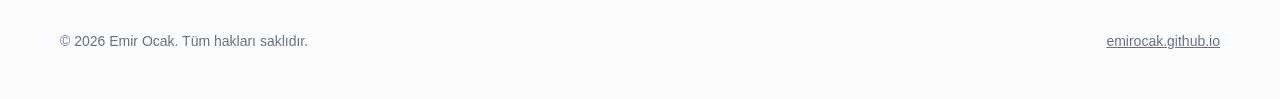
==== commit 5a68c55b: "Add files via upload" ====
--- a/index.html
+++ b/index.html
@@ -3,11 +3,11 @@
 <head>
   <meta charset="UTF-8">
   <meta name="viewport" content="width=device-width, initial-scale=1.0">
-  <title>Emir Ocak - iOS Uygulamaları ve Oyunları</title>
-  <meta name="description" content="Emir Ocak tarafından geliştirilen iOS uygulamaları ve oyunları. App Store bağlantıları, kısa açıklamalar, gizlilik politikası ve iletişim bilgileri.">
+  <title>Emir Ocak - iOS Uygulamaları</title>
+  <meta name="description" content="Emir Ocak tarafından geliştirilen iOS uygulamaları ve oyunları. App Store bağlantıları, ürün detayları, gizlilik politikası ve iletişim bilgileri.">
   <meta name="author" content="Emir Ocak">
   <meta property="og:title" content="Emir Ocak - iOS Uygulamaları">
-  <meta property="og:description" content="Finans, üretkenlik, yemek, yaşam tarzı ve oyun kategorilerinde iOS uygulamaları.">
+  <meta property="og:description" content="Finans, sağlık, üretkenlik, yaşam tarzı ve oyun kategorilerinde iOS uygulamaları.">
   <meta property="og:type" content="website">
   <meta property="og:url" content="https://emirocak.github.io">
   <link rel="canonical" href="https://emirocak.github.io">
@@ -15,15 +15,18 @@
   <link rel="stylesheet" href="styles.css">
 </head>
 <body>
-  <header class="site-header">
+  <header class="site-shell hero-shell">
     <nav class="nav" aria-label="Ana menü">
       <a class="brand" href="index.html" aria-label="Emir Ocak ana sayfa">
         <span class="brand-mark">EO</span>
-        <span>Emir Ocak</span>
+        <span class="brand-copy">
+          <strong>Emir Ocak</strong>
+          <small>iOS Developer</small>
+        </span>
       </a>
       <div class="nav-links">
         <a href="#apps">Uygulamalar</a>
-        <a href="#games">Oyun</a>
+        <a href="#game">Oyun</a>
         <a href="#about">Hakkımda</a>
         <a href="privacy.html">Gizlilik</a>
       </div>
@@ -31,66 +34,90 @@
 
     <section class="hero">
       <div class="hero-copy">
-        <p class="eyebrow">iOS geliştiricisi</p>
-        <h1>Günlük hayatı kolaylaştıran sade ve kullanışlı uygulamalar.</h1>
-        <p class="hero-text">Finans takibi, araç masrafları, mutfak planı, alışkanlık takibi ve oyun projeleri. Tüm uygulamalarımı bu sayfadan inceleyebilir, App Store bağlantılarına ulaşabilirsiniz.</p>
+        <p class="eyebrow">App Store portföyü</p>
+        <h1>Günlük işleri sadeleştiren iPhone uygulamaları.</h1>
+        <p class="hero-text">Finans, sağlık, mutfak, araç masrafı ve alışkanlık takibi için hızlı, anlaşılır ve güven odaklı mobil ürünler geliştiriyorum.</p>
         <div class="hero-actions">
-          <a class="button primary" href="#apps">Uygulamaları Gör</a>
-          <a class="button secondary" href="mailto:emirrocak@gmail.com">İletişim</a>
-        </div>
-      </div>
-      <div class="device-wall" aria-label="Uygulama koleksiyonu">
-        <div class="device-card blue">
-          <span>₺</span>
-          <strong>IBAN</strong>
-          <small>Güvenli saklama</small>
-        </div>
-        <div class="device-card green">
-          <span>↗</span>
-          <strong>Drivetsy</strong>
-          <small>Araç masrafı</small>
-        </div>
-        <div class="device-card coral">
-          <span>◐</span>
-          <strong>Kitchenmate</strong>
-          <small>Kiler ve tarif</small>
-        </div>
-        <div class="device-card dark">
-          <span>▣</span>
-          <strong>StepRush</strong>
-          <small>Mobil oyun</small>
-        </div>
-      </div>
+          <a class="button primary" href="#apps">Uygulamaları İncele</a>
+          <a class="button secondary" href="mailto:emirrocak@gmail.com">İletişime Geç</a>
+        </div>
+        <dl class="hero-metrics" aria-label="Portföy özeti">
+          <div>
+            <dt>7</dt>
+            <dd>iOS uygulaması</dd>
+          </div>
+          <div>
+            <dt>1</dt>
+            <dd>mobil oyun</dd>
+          </div>
+          <div>
+            <dt>App Store</dt>
+            <dd>yayına hazır marketing URL</dd>
+          </div>
+        </dl>
+      </div>
+
+      <aside class="portfolio-panel" aria-label="Öne çıkan uygulamalar">
+        <div class="panel-header">
+          <span>Product Suite</span>
+          <strong>2026</strong>
+        </div>
+        <div class="phone-frame">
+          <div class="phone-status">
+            <span></span>
+            <span></span>
+          </div>
+          <div class="mini-app-grid">
+            <a class="mini-app blue" href="apps/iban-cuzdani.html"><span>₺</span><strong>IBAN</strong></a>
+            <a class="mini-app teal" href="apps/ilac-rehberim.html"><span>✚</span><strong>İlaç</strong></a>
+            <a class="mini-app coral" href="apps/kitchenmate.html"><span>◐</span><strong>Kitchen</strong></a>
+            <a class="mini-app green" href="apps/drivetsy.html"><span>↗</span><strong>Drive</strong></a>
+            <a class="mini-app violet" href="apps/kredi-karti-yonetimi.html"><span>▤</span><strong>Kart</strong></a>
+            <a class="mini-app dark" href="apps/sonsuz-merdiven.html"><span>▣</span><strong>StepRush</strong></a>
+          </div>
+        </div>
+        <div class="panel-footer">
+          <span>Privacy minded</span>
+          <span>Fast support</span>
+        </div>
+      </aside>
     </section>
   </header>
 
   <main>
-    <section class="section intro-strip" aria-label="Kısa bilgiler">
-      <div>
-        <strong>7</strong>
-        <span>iOS uygulaması</span>
-      </div>
-      <div>
-        <strong>1</strong>
-        <span>oyun projesi</span>
-      </div>
-      <div>
-        <strong>App Store</strong>
-        <span>Marketing URL hazır</span>
-      </div>
-    </section>
-
-    <section class="section" id="apps">
-      <div class="section-heading">
-        <p class="eyebrow">App Store</p>
-        <h2>Uygulamalar</h2>
+    <section class="trust-band">
+      <div class="site-shell trust-grid">
+        <div>
+          <strong>App Store bağlantıları</strong>
+          <span>Tüm ürünler doğrudan resmi App Store sayfalarına yönlenir.</span>
+        </div>
+        <div>
+          <strong>Gizlilik politikası</strong>
+          <span>App Store marketing URL ve gizlilik sayfası tek yerde.</span>
+        </div>
+        <div>
+          <strong>Bağımsız geliştirme</strong>
+          <span>Hatay merkezli, hızlı iterasyonla büyüyen ürün portföyü.</span>
+        </div>
+      </div>
+    </section>
+
+    <section class="site-shell section" id="apps">
+      <div class="section-heading split-heading">
+        <div>
+          <p class="eyebrow">Uygulamalar</p>
+          <h2>iPhone için pratik araçlar.</h2>
+        </div>
+        <p>Her uygulama belirli bir günlük işi daha kısa, daha düzenli ve daha anlaşılır hale getirmek için tasarlandı.</p>
       </div>
 
       <div class="product-grid">
-        <article class="product-card">
-          <div class="app-icon iban">₺</div>
-          <div class="product-body">
-            <p class="category">Finans</p>
+        <article class="product-card featured">
+          <div class="card-top">
+            <div class="app-icon iban">₺</div>
+            <span class="pill">Finans</span>
+          </div>
+          <div class="product-body">
             <h3>IBAN Cüzdanı</h3>
             <p>IBAN doğrulama, otomatik banka algılama, QR paylaşımı ve yerel saklama.</p>
           </div>
@@ -101,9 +128,11 @@
         </article>
 
         <article class="product-card">
-          <div class="app-icon debt">₺</div>
-          <div class="product-body">
-            <p class="category">Finans</p>
+          <div class="card-top">
+            <div class="app-icon debt">₺</div>
+            <span class="pill">Finans</span>
+          </div>
+          <div class="product-body">
             <h3>Borc Takip</h3>
             <p>Müşteri borçları, ödeme geçmişi, kalan tutar ve raporları tek ekranda takip edin.</p>
           </div>
@@ -114,9 +143,11 @@
         </article>
 
         <article class="product-card">
-          <div class="app-icon drive">↗</div>
-          <div class="product-body">
-            <p class="category">Üretkenlik</p>
+          <div class="card-top">
+            <div class="app-icon drive">↗</div>
+            <span class="pill">Üretkenlik</span>
+          </div>
+          <div class="product-body">
             <h3>Drivetsy</h3>
             <p>Yakıt, bakım, vergi, sigorta ve araç masraflarınızı düzenli şekilde yönetin.</p>
           </div>
@@ -127,9 +158,11 @@
         </article>
 
         <article class="product-card">
-          <div class="app-icon kitchen">◐</div>
-          <div class="product-body">
-            <p class="category">Yiyecek ve İçecek</p>
+          <div class="card-top">
+            <div class="app-icon kitchen">◐</div>
+            <span class="pill">Yiyecek</span>
+          </div>
+          <div class="product-body">
             <h3>Kitchenmate</h3>
             <p>Kilerinizi takip edin, eksikleri alışveriş listesine ekleyin, tarif önerileri alın.</p>
           </div>
@@ -140,9 +173,11 @@
         </article>
 
         <article class="product-card">
-          <div class="app-icon card">▤</div>
-          <div class="product-body">
-            <p class="category">Finans</p>
+          <div class="card-top">
+            <div class="app-icon card">▤</div>
+            <span class="pill">Finans</span>
+          </div>
+          <div class="product-body">
             <h3>Kredi Kartı Yönetimi</h3>
             <p>Kart limitleri, borçlar, hesap kesim tarihleri, faiz hesaplama ve risk analizi.</p>
           </div>
@@ -153,9 +188,11 @@
         </article>
 
         <article class="product-card">
-          <div class="app-icon prayer">☼</div>
-          <div class="product-body">
-            <p class="category">Yaşam Tarzı</p>
+          <div class="card-top">
+            <div class="app-icon prayer">☼</div>
+            <span class="pill">Yaşam</span>
+          </div>
+          <div class="product-body">
             <h3>Sabah Namazı</h3>
             <p>Günlük takip, seri oluşturma, istatistikler, başarımlar ve motivasyon odaklı kullanım.</p>
           </div>
@@ -166,9 +203,11 @@
         </article>
 
         <article class="product-card">
-          <div class="app-icon medicine">✚</div>
-          <div class="product-body">
-            <p class="category">Sağlık</p>
+          <div class="card-top">
+            <div class="app-icon medicine">✚</div>
+            <span class="pill">Sağlık</span>
+          </div>
+          <div class="product-body">
             <h3>İlaç Rehberim</h3>
             <p>İlaç bilgilerini daha düzenli takip etmek ve ihtiyaç duyduğunuz bilgilere hızlı ulaşmak için pratik rehber.</p>
           </div>
@@ -180,12 +219,15 @@
       </div>
     </section>
 
-    <section class="section game-section" id="games">
+    <section class="site-shell section game-section" id="game">
       <div class="game-copy">
-        <p class="eyebrow">Oyun</p>
+        <p class="eyebrow">Mobil oyun</p>
         <h2>StepRush: Sky Climb</h2>
         <p>Refleks, ritim ve yüksek skor odaklı mobil oyun. Gökyüzüne doğru yükselirken zamanlamanı koru, daha iyi derece için tekrar dene.</p>
-        <a class="button primary" href="apps/sonsuz-merdiven.html">Oyun Detayları</a>
+        <div class="hero-actions">
+          <a class="button primary" href="https://apps.apple.com/tr/app/steprush-sky-climb/id6767199547" target="_blank" rel="noopener">App Store'da Gör</a>
+          <a class="button secondary" href="apps/sonsuz-merdiven.html">Oyun Detayları</a>
+        </div>
       </div>
       <div class="game-visual" aria-hidden="true">
         <span></span>
@@ -196,8 +238,8 @@
       </div>
     </section>
 
-    <section class="section about" id="about">
-      <div class="section-heading">
+    <section class="site-shell section about" id="about">
+      <div>
         <p class="eyebrow">Geliştirici</p>
         <h2>Emir Ocak</h2>
       </div>
@@ -209,7 +251,7 @@
     </section>
   </main>
 
-  <footer class="footer">
+  <footer class="footer site-shell">
     <p>© 2026 Emir Ocak. Tüm hakları saklıdır.</p>
     <p><a href="https://emirocak.github.io">emirocak.github.io</a></p>
   </footer>
--- a/styles.css
+++ b/styles.css
@@ -1,16 +1,19 @@
 :root {
   color-scheme: light;
-  --ink: #15171f;
-  --muted: #687083;
-  --line: #dfe4ec;
-  --paper: #fbfcff;
+  --ink: #10131a;
+  --muted: #667085;
+  --soft: #f4f7fb;
+  --line: #e2e8f0;
   --surface: #ffffff;
+  --surface-2: #f8fafc;
+  --navy: #121826;
   --blue: #0a7cff;
-  --green: #0c8f67;
+  --teal: #0f9f9a;
+  --green: #108869;
   --coral: #d65f45;
-  --gold: #bb7a10;
-  --violet: #6651b8;
-  --shadow: 0 22px 70px rgba(28, 35, 54, 0.12);
+  --violet: #6554c0;
+  --gold: #b77a17;
+  --shadow: 0 24px 70px rgba(15, 23, 42, 0.12);
 }
 
 * {
@@ -23,85 +26,14 @@
 
 body {
   margin: 0;
+  color: var(--ink);
+  background: #fbfcfe;
   font-family: -apple-system, BlinkMacSystemFont, "Segoe UI", Roboto, Arial, sans-serif;
-  color: var(--ink);
-  background:
-    radial-gradient(circle at 8% 0%, rgba(10, 124, 255, 0.10), transparent 28rem),
-    linear-gradient(180deg, #f7f9fd 0%, #eef3f8 44%, #fbfcff 100%);
   line-height: 1.6;
 }
 
 a {
   color: inherit;
-}
-
-.site-header,
-.section,
-.footer {
-  width: min(1120px, calc(100% - 40px));
-  margin: 0 auto;
-}
-
-.nav {
-  min-height: 74px;
-  display: flex;
-  align-items: center;
-  justify-content: space-between;
-  gap: 20px;
-}
-
-.brand {
-  display: inline-flex;
-  align-items: center;
-  gap: 10px;
-  text-decoration: none;
-  font-weight: 800;
-}
-
-.brand-mark {
-  width: 38px;
-  height: 38px;
-  display: grid;
-  place-items: center;
-  border-radius: 10px;
-  color: #fff;
-  background: #141821;
-  font-size: 13px;
-}
-
-.nav-links {
-  display: flex;
-  align-items: center;
-  gap: 22px;
-  color: var(--muted);
-  font-size: 14px;
-  font-weight: 650;
-}
-
-.nav-links a {
-  text-decoration: none;
-}
-
-.nav-links a:hover {
-  color: var(--ink);
-}
-
-.hero {
-  min-height: 620px;
-  display: grid;
-  grid-template-columns: minmax(0, 1.02fr) minmax(360px, 0.98fr);
-  align-items: center;
-  gap: 48px;
-  padding: 52px 0 74px;
-}
-
-.eyebrow {
-  margin: 0 0 10px;
-  color: var(--blue);
-  font-size: 13px;
-  font-weight: 800;
-  letter-spacing: 0;
-  text-transform: uppercase;
 }
 
 h1,
@@ -111,32 +43,128 @@
   overflow-wrap: anywhere;
 }
 
+h1,
+h2,
+h3,
+dl,
+dd {
+  margin: 0;
+}
+
 h1 {
-  max-width: 720px;
-  margin: 0;
-  font-size: clamp(40px, 7vw, 72px);
+  max-width: 760px;
+  font-size: clamp(44px, 7vw, 78px);
   line-height: 0.98;
   letter-spacing: 0;
 }
 
 h2 {
-  margin: 0;
-  font-size: 38px;
-  line-height: 1.08;
+  font-size: clamp(30px, 4vw, 46px);
+  line-height: 1.06;
   letter-spacing: 0;
 }
 
 h3 {
-  margin: 0 0 8px;
-  font-size: 20px;
+  font-size: 21px;
   line-height: 1.2;
+  letter-spacing: 0;
+}
+
+.site-shell,
+.site-header,
+body > .footer {
+  width: min(1160px, calc(100% - 40px));
+  margin: 0 auto;
+}
+
+.hero-shell {
+  min-height: 760px;
+}
+
+.nav {
+  min-height: 82px;
+  display: flex;
+  align-items: center;
+  justify-content: space-between;
+  gap: 20px;
+}
+
+.brand {
+  display: inline-flex;
+  align-items: center;
+  gap: 12px;
+  text-decoration: none;
+}
+
+.brand-mark {
+  width: 44px;
+  height: 44px;
+  display: grid;
+  place-items: center;
+  border-radius: 12px;
+  color: #fff;
+  background: var(--navy);
+  font-size: 13px;
+  font-weight: 850;
+  box-shadow: 0 12px 34px rgba(16, 19, 26, 0.18);
+}
+
+.brand-copy {
+  display: grid;
+  gap: 1px;
+}
+
+.brand-copy strong {
+  font-size: 16px;
+  line-height: 1.1;
+}
+
+.brand-copy small {
+  color: var(--muted);
+  font-size: 12px;
+  font-weight: 750;
+}
+
+.nav-links {
+  display: flex;
+  align-items: center;
+  gap: 24px;
+  color: var(--muted);
+  font-size: 14px;
+  font-weight: 750;
+}
+
+.nav-links a {
+  text-decoration: none;
+}
+
+.nav-links a:hover {
+  color: var(--ink);
+}
+
+.hero {
+  min-height: 660px;
+  display: grid;
+  grid-template-columns: minmax(0, 1fr) minmax(360px, 0.74fr);
+  align-items: center;
+  gap: 56px;
+  padding: 56px 0 86px;
+}
+
+.eyebrow {
+  margin: 0 0 12px;
+  color: var(--blue);
+  font-size: 12px;
+  font-weight: 850;
+  letter-spacing: 0;
+  text-transform: uppercase;
 }
 
 .hero-text {
-  max-width: 620px;
+  max-width: 650px;
   margin: 24px 0 0;
   color: var(--muted);
-  font-size: 18px;
+  font-size: 19px;
 }
 
 .hero-actions,
@@ -160,7 +188,7 @@
   align-items: center;
   justify-content: center;
   text-decoration: none;
-  font-weight: 750;
+  font-weight: 800;
 }
 
 .button,
@@ -172,12 +200,12 @@
 .button.primary,
 .store-link {
   color: #fff;
-  background: #11151d;
+  background: var(--navy);
 }
 
 .button.secondary {
-  color: #11151d;
-  background: rgba(255, 255, 255, 0.72);
+  color: var(--ink);
+  background: var(--surface);
   border: 1px solid var(--line);
 }
 
@@ -190,122 +218,194 @@
   transform: translateY(-1px);
 }
 
-.device-wall {
-  min-height: 500px;
-  position: relative;
-  display: grid;
-  grid-template-columns: repeat(2, minmax(150px, 1fr));
-  gap: 18px;
-  align-items: center;
-}
-
-.device-card {
-  min-height: 220px;
-  padding: 22px;
-  border: 1px solid rgba(255, 255, 255, 0.56);
-  border-radius: 30px;
-  color: #fff;
+.hero-metrics {
+  max-width: 690px;
+  display: grid;
+  grid-template-columns: repeat(3, minmax(0, 1fr));
+  gap: 1px;
+  overflow: hidden;
+  margin-top: 42px;
+  border: 1px solid var(--line);
+  border-radius: 16px;
+  background: var(--line);
+}
+
+.hero-metrics div {
+  padding: 18px;
+  background: rgba(255, 255, 255, 0.78);
+}
+
+.hero-metrics dt {
+  color: var(--ink);
+  font-size: 24px;
+  line-height: 1.1;
+  font-weight: 850;
+}
+
+.hero-metrics dd {
+  margin-top: 5px;
+  color: var(--muted);
+  font-size: 14px;
+}
+
+.portfolio-panel {
+  padding: 18px;
+  border: 1px solid var(--line);
+  border-radius: 8px;
+  background: linear-gradient(180deg, #ffffff 0%, #f5f8fc 100%);
   box-shadow: var(--shadow);
+}
+
+.panel-header,
+.panel-footer,
+.card-top {
+  display: flex;
+  align-items: center;
+  justify-content: space-between;
+  gap: 14px;
+}
+
+.panel-header {
+  padding: 6px 4px 18px;
+  color: var(--muted);
+  font-size: 13px;
+  font-weight: 800;
+}
+
+.panel-header strong {
+  color: var(--ink);
+}
+
+.phone-frame {
+  padding: 18px;
+  border: 1px solid #d6deea;
+  border-radius: 28px;
+  background: var(--navy);
+}
+
+.phone-status {
+  display: flex;
+  justify-content: space-between;
+  margin-bottom: 18px;
+}
+
+.phone-status span {
+  display: block;
+  height: 8px;
+  border-radius: 8px;
+  background: rgba(255, 255, 255, 0.28);
+}
+
+.phone-status span:first-child {
+  width: 54px;
+}
+
+.phone-status span:last-child {
+  width: 28px;
+}
+
+.mini-app-grid {
+  display: grid;
+  grid-template-columns: repeat(2, minmax(0, 1fr));
+  gap: 12px;
+}
+
+.mini-app {
+  min-height: 118px;
   display: flex;
   flex-direction: column;
-  justify-content: flex-end;
-  isolation: isolate;
-  overflow: hidden;
-  position: relative;
-}
-
-.device-card::before {
-  content: "";
-  position: absolute;
-  inset: 14px;
-  z-index: -1;
-  border-radius: 22px;
-  border: 1px solid rgba(255, 255, 255, 0.28);
-}
-
-.device-card span {
-  position: absolute;
-  top: 28px;
-  left: 26px;
-  width: 58px;
-  height: 58px;
+  justify-content: space-between;
+  padding: 14px;
+  border: 1px solid rgba(255, 255, 255, 0.18);
+  border-radius: 8px;
+  color: #fff;
+  text-decoration: none;
+}
+
+.mini-app span {
+  width: 40px;
+  height: 40px;
   display: grid;
   place-items: center;
-  border-radius: 16px;
-  color: #11151d;
+  border-radius: 12px;
+  color: var(--ink);
   background: rgba(255, 255, 255, 0.92);
-  font-size: 28px;
   font-weight: 850;
 }
 
-.device-card strong {
+.mini-app strong {
+  line-height: 1.1;
+}
+
+.mini-app.blue { background: linear-gradient(145deg, #0a7cff, #1646a1); }
+.mini-app.teal { background: linear-gradient(145deg, #0f9f9a, #17526f); }
+.mini-app.coral { background: linear-gradient(145deg, #d65f45, #904139); }
+.mini-app.green { background: linear-gradient(145deg, #108869, #175e53); }
+.mini-app.violet { background: linear-gradient(145deg, #6554c0, #303273); }
+.mini-app.dark { background: linear-gradient(145deg, #3b4454, #111827); }
+
+.panel-footer {
+  padding: 16px 4px 4px;
+  color: var(--muted);
+  font-size: 13px;
+  font-weight: 800;
+}
+
+.trust-band {
+  border-top: 1px solid var(--line);
+  border-bottom: 1px solid var(--line);
+  background: var(--surface-2);
+}
+
+.trust-grid {
+  display: grid;
+  grid-template-columns: repeat(3, minmax(0, 1fr));
+  gap: 1px;
+}
+
+.trust-grid div {
+  padding: 26px 24px;
+  border-left: 1px solid var(--line);
+}
+
+.trust-grid div:last-child {
+  border-right: 1px solid var(--line);
+}
+
+.trust-grid strong,
+.trust-grid span {
   display: block;
-  font-size: 22px;
-  line-height: 1.05;
-}
-
-.device-card small {
-  display: block;
-  margin-top: 8px;
-  color: rgba(255, 255, 255, 0.82);
-  font-weight: 650;
-}
-
-.device-card.blue {
-  background: linear-gradient(145deg, #0a7cff, #143e8e);
-  transform: translateY(32px);
-}
-
-.device-card.green {
-  background: linear-gradient(145deg, #0c8f67, #155f57);
-}
-
-.device-card.coral {
-  background: linear-gradient(145deg, #d65f45, #8d3c4a);
-}
-
-.device-card.dark {
-  background: linear-gradient(145deg, #141821, #3b414f);
-  transform: translateY(-28px);
-}
-
-.intro-strip {
-  display: grid;
-  grid-template-columns: repeat(3, 1fr);
-  gap: 1px;
-  overflow: hidden;
-  border: 1px solid var(--line);
-  border-radius: 18px;
-  background: var(--line);
-  box-shadow: 0 18px 60px rgba(28, 35, 54, 0.08);
-}
-
-.intro-strip div {
-  padding: 24px;
-  background: rgba(255, 255, 255, 0.72);
-}
-
-.intro-strip strong,
-.intro-strip span {
-  display: block;
-}
-
-.intro-strip strong {
-  font-size: 26px;
-  line-height: 1.1;
-}
-
-.intro-strip span {
-  margin-top: 4px;
-  color: var(--muted);
+}
+
+.trust-grid strong {
+  font-size: 16px;
+}
+
+.trust-grid span {
+  margin-top: 5px;
+  color: var(--muted);
+  font-size: 14px;
 }
 
 .section {
-  padding: 72px 0;
+  padding: 86px 0;
 }
 
 .section-heading {
-  margin-bottom: 26px;
+  margin-bottom: 30px;
+}
+
+.split-heading {
+  display: grid;
+  grid-template-columns: minmax(0, 0.78fr) minmax(260px, 0.42fr);
+  align-items: end;
+  gap: 34px;
+}
+
+.split-heading > p {
+  margin: 0;
+  color: var(--muted);
+  font-size: 17px;
 }
 
 .product-grid {
@@ -315,50 +415,66 @@
 }
 
 .product-card {
-  min-height: 326px;
+  min-height: 334px;
   display: flex;
   flex-direction: column;
   padding: 22px;
   border: 1px solid var(--line);
   border-radius: 8px;
-  background: rgba(255, 255, 255, 0.82);
-  box-shadow: 0 16px 48px rgba(28, 35, 54, 0.08);
+  background: var(--surface);
+  box-shadow: 0 16px 46px rgba(15, 23, 42, 0.06);
+}
+
+.product-card.featured {
+  background: linear-gradient(180deg, #ffffff 0%, #f4f8ff 100%);
+}
+
+.product-card:hover {
+  border-color: #c9d4e3;
+  transform: translateY(-2px);
 }
 
 .app-icon {
-  width: 66px;
-  height: 66px;
+  width: 64px;
+  height: 64px;
   display: grid;
   place-items: center;
+  flex: 0 0 auto;
   border-radius: 16px;
   color: #fff;
-  font-size: 29px;
+  font-size: 28px;
   font-weight: 850;
 }
 
 .app-icon.iban { background: linear-gradient(145deg, #0a7cff, #143e8e); }
 .app-icon.debt { background: linear-gradient(145deg, #11151d, #424b5c); }
-.app-icon.drive { background: linear-gradient(145deg, #0c8f67, #155f57); }
+.app-icon.drive { background: linear-gradient(145deg, #108869, #175e53); }
 .app-icon.kitchen { background: linear-gradient(145deg, #d65f45, #9b4935); }
-.app-icon.card { background: linear-gradient(145deg, #6651b8, #2d2e72); }
-.app-icon.prayer { background: linear-gradient(145deg, #bb7a10, #75561c); }
+.app-icon.card { background: linear-gradient(145deg, #6554c0, #303273); }
+.app-icon.prayer { background: linear-gradient(145deg, #b77a17, #745317); }
 .app-icon.medicine { background: linear-gradient(145deg, #0f9f9a, #17526f); }
 .app-icon.game { background: linear-gradient(145deg, #141821, #5c6678); }
 
+.pill {
+  min-height: 28px;
+  display: inline-flex;
+  align-items: center;
+  border: 1px solid var(--line);
+  border-radius: 999px;
+  padding: 4px 10px;
+  color: var(--muted);
+  background: var(--surface-2);
+  font-size: 12px;
+  font-weight: 850;
+}
+
 .product-body {
-  margin-top: 22px;
   flex: 1;
-}
-
-.category {
-  margin: 0 0 5px;
-  color: var(--muted);
-  font-size: 13px;
-  font-weight: 750;
-}
-
-.product-body p:not(.category) {
-  margin: 0;
+  margin-top: 24px;
+}
+
+.product-body p {
+  margin: 10px 0 0;
   color: var(--muted);
 }
 
@@ -368,13 +484,13 @@
 }
 
 .store-link {
-  min-width: 116px;
+  min-width: 112px;
   font-size: 14px;
 }
 
 .game-section {
   display: grid;
-  grid-template-columns: 1fr 1fr;
+  grid-template-columns: minmax(0, 0.82fr) minmax(280px, 0.55fr);
   gap: 42px;
   align-items: center;
   border-top: 1px solid var(--line);
@@ -382,13 +498,14 @@
 }
 
 .game-copy p:not(.eyebrow) {
-  max-width: 560px;
+  max-width: 620px;
+  margin: 18px 0 0;
   color: var(--muted);
   font-size: 17px;
 }
 
 .game-visual {
-  height: 350px;
+  height: 330px;
   display: grid;
   align-content: center;
   gap: 16px;
@@ -399,25 +516,23 @@
   display: block;
   height: 34px;
   border-radius: 8px;
-  background: #141821;
-  box-shadow: 0 14px 35px rgba(28, 35, 54, 0.16);
+  background: var(--navy);
+  box-shadow: 0 14px 35px rgba(15, 23, 42, 0.14);
 }
 
 .game-visual span:nth-child(1) { width: 62%; margin-left: 8%; }
-.game-visual span:nth-child(2) { width: 72%; margin-left: 22%; background: #0a7cff; }
-.game-visual span:nth-child(3) { width: 58%; margin-left: 0; background: #d65f45; }
-.game-visual span:nth-child(4) { width: 82%; margin-left: 12%; background: #0c8f67; }
+.game-visual span:nth-child(2) { width: 72%; margin-left: 22%; background: var(--blue); }
+.game-visual span:nth-child(3) { width: 58%; margin-left: 0; background: var(--coral); }
+.game-visual span:nth-child(4) { width: 82%; margin-left: 12%; background: var(--green); }
 .game-visual span:nth-child(5) { width: 64%; margin-left: 30%; }
 
 .about {
-  max-width: 850px;
-  margin-left: auto;
-  margin-right: auto;
+  max-width: 900px;
   text-align: center;
 }
 
 .about > p {
-  margin: 0;
+  margin: 18px auto 0;
   color: var(--muted);
   font-size: 18px;
 }
@@ -429,7 +544,7 @@
 
 .about-links a {
   color: var(--blue);
-  font-weight: 750;
+  font-weight: 800;
   text-decoration: none;
 }
 
@@ -457,7 +572,7 @@
   padding: 28px;
   border: 1px solid var(--line);
   border-radius: 8px;
-  background: rgba(255, 255, 255, 0.82);
+  background: var(--surface);
   box-shadow: var(--shadow);
 }
 
@@ -501,7 +616,7 @@
   padding: 22px;
   border: 1px solid var(--line);
   border-radius: 8px;
-  background: rgba(255, 255, 255, 0.82);
+  background: var(--surface);
 }
 
 .feature-item h3 {
@@ -513,20 +628,25 @@
   color: var(--muted);
 }
 
-@media (max-width: 900px) {
+@media (max-width: 980px) {
   .hero,
   .detail-hero,
-  .game-section {
+  .game-section,
+  .split-heading {
     grid-template-columns: 1fr;
+  }
+
+  .hero-shell {
+    min-height: auto;
   }
 
   .hero {
     min-height: auto;
-    padding-top: 28px;
-  }
-
-  .device-wall {
-    min-height: 420px;
+    padding-top: 34px;
+  }
+
+  .portfolio-panel {
+    max-width: 560px;
   }
 
   .product-grid,
@@ -535,11 +655,11 @@
   }
 }
 
-@media (max-width: 680px) {
+@media (max-width: 720px) {
+  .site-shell,
   .site-header,
-  .section,
-  .footer {
-    width: min(100% - 28px, 1120px);
+  body > .footer {
+    width: min(100% - 28px, 1160px);
   }
 
   .nav {
@@ -550,7 +670,7 @@
 
   .nav-links {
     width: 100%;
-    gap: 12px;
+    gap: 14px;
     overflow-x: auto;
     padding-bottom: 4px;
   }
@@ -559,24 +679,32 @@
     font-size: 42px;
   }
 
-  h2 {
-    font-size: 30px;
-  }
-
-  .device-wall,
+  .hero-text {
+    font-size: 17px;
+  }
+
+  .hero-metrics,
+  .trust-grid,
   .product-grid,
-  .intro-strip,
   .feature-grid {
     grid-template-columns: 1fr;
   }
 
-  .device-card {
-    min-height: 170px;
-    transform: none !important;
+  .trust-grid div,
+  .trust-grid div:last-child {
+    border-right: 1px solid var(--line);
+  }
+
+  .mini-app-grid {
+    grid-template-columns: 1fr;
   }
 
   .section {
-    padding: 48px 0;
+    padding: 58px 0;
+  }
+
+  .product-card {
+    min-height: 0;
   }
 
   .footer {
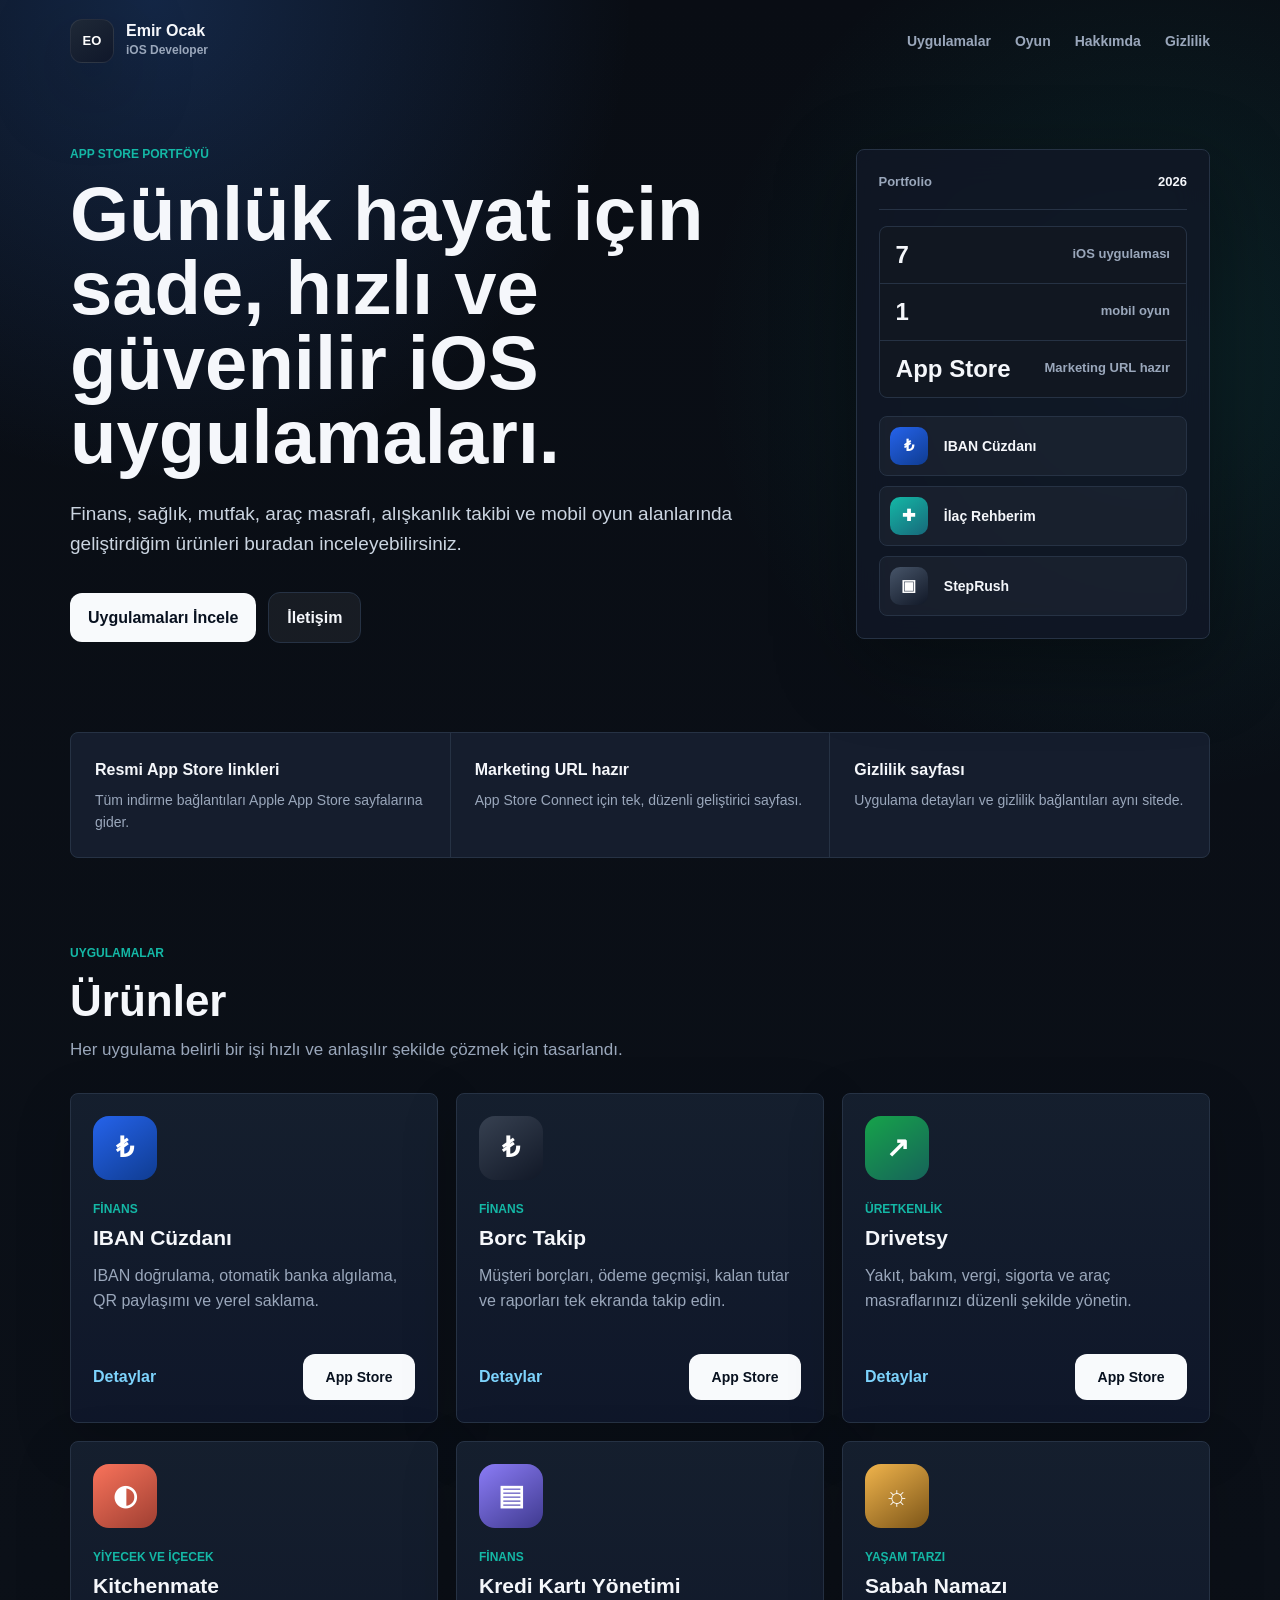
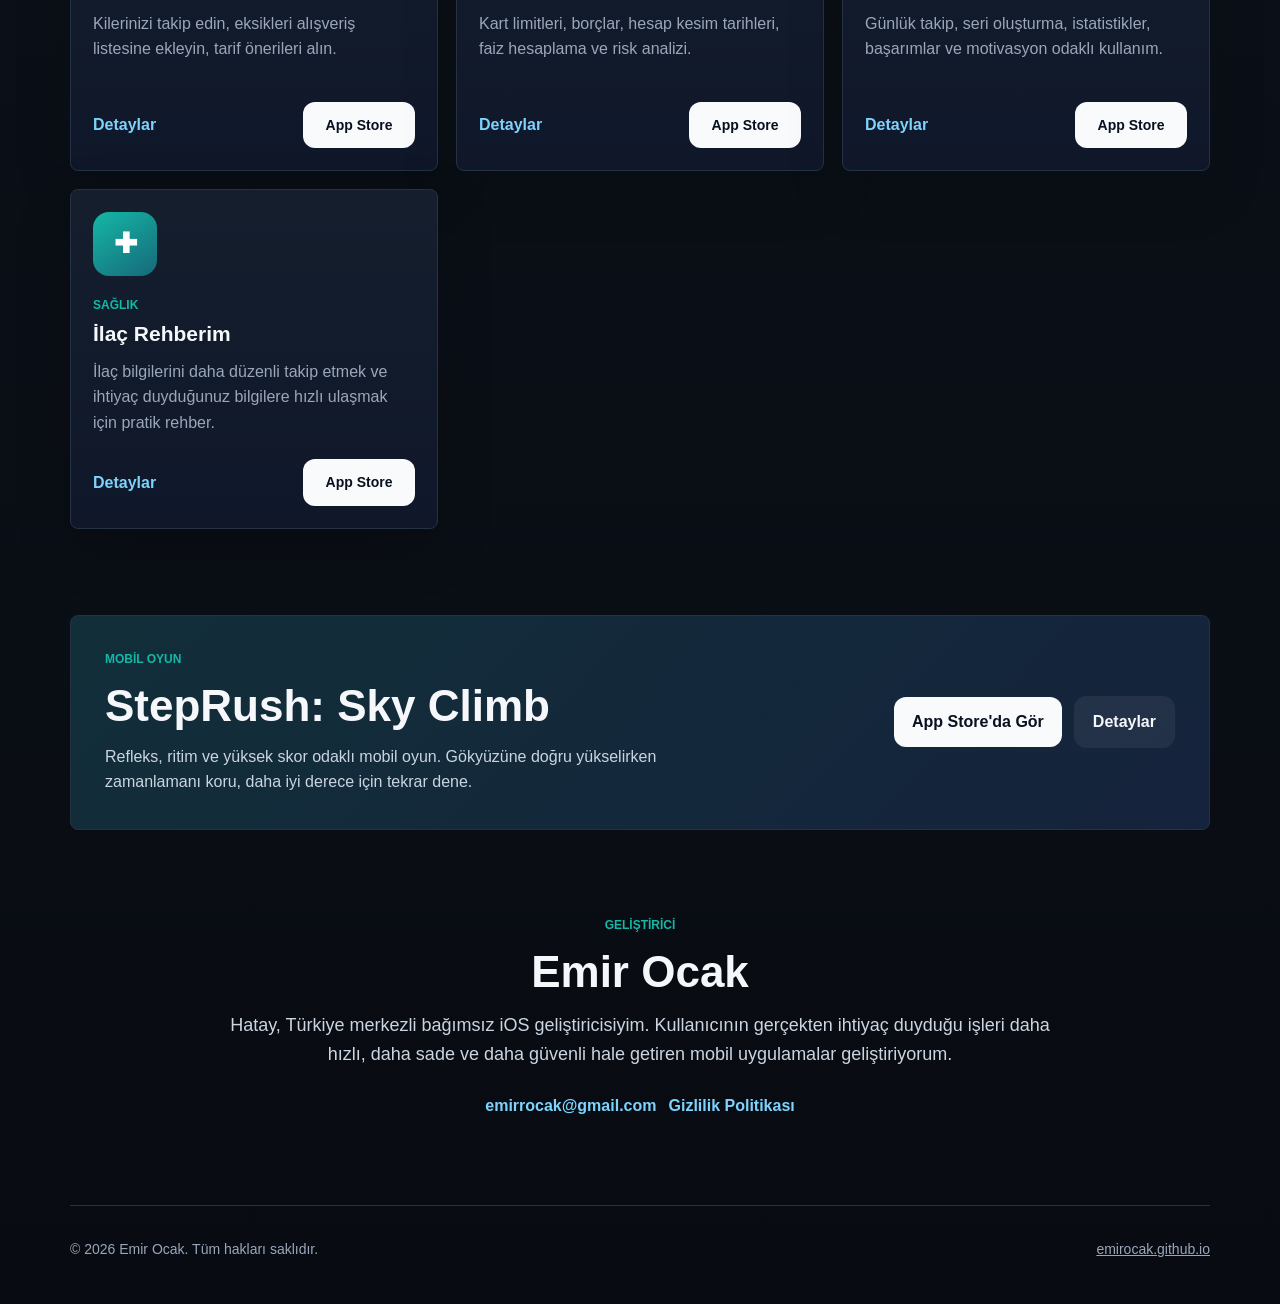
==== commit 31eb4c35: "Add files via upload" ====
--- a/index.html
+++ b/index.html
@@ -15,11 +15,11 @@
   <link rel="stylesheet" href="styles.css">
 </head>
 <body>
-  <header class="site-shell hero-shell">
+  <header class="site-shell">
     <nav class="nav" aria-label="Ana menü">
       <a class="brand" href="index.html" aria-label="Emir Ocak ana sayfa">
         <span class="brand-mark">EO</span>
-        <span class="brand-copy">
+        <span>
           <strong>Emir Ocak</strong>
           <small>iOS Developer</small>
         </span>
@@ -35,92 +35,71 @@
     <section class="hero">
       <div class="hero-copy">
         <p class="eyebrow">App Store portföyü</p>
-        <h1>Günlük işleri sadeleştiren iPhone uygulamaları.</h1>
-        <p class="hero-text">Finans, sağlık, mutfak, araç masrafı ve alışkanlık takibi için hızlı, anlaşılır ve güven odaklı mobil ürünler geliştiriyorum.</p>
+        <h1>Günlük hayat için sade, hızlı ve güvenilir iOS uygulamaları.</h1>
+        <p class="hero-text">Finans, sağlık, mutfak, araç masrafı, alışkanlık takibi ve mobil oyun alanlarında geliştirdiğim ürünleri buradan inceleyebilirsiniz.</p>
         <div class="hero-actions">
           <a class="button primary" href="#apps">Uygulamaları İncele</a>
-          <a class="button secondary" href="mailto:emirrocak@gmail.com">İletişime Geç</a>
-        </div>
-        <dl class="hero-metrics" aria-label="Portföy özeti">
+          <a class="button secondary" href="mailto:emirrocak@gmail.com">İletişim</a>
+        </div>
+      </div>
+
+      <aside class="hero-card" aria-label="Portföy özeti">
+        <div class="hero-card-head">
+          <span>Portfolio</span>
+          <strong>2026</strong>
+        </div>
+        <div class="metric-list">
           <div>
-            <dt>7</dt>
-            <dd>iOS uygulaması</dd>
+            <strong>7</strong>
+            <span>iOS uygulaması</span>
           </div>
           <div>
-            <dt>1</dt>
-            <dd>mobil oyun</dd>
+            <strong>1</strong>
+            <span>mobil oyun</span>
           </div>
           <div>
-            <dt>App Store</dt>
-            <dd>yayına hazır marketing URL</dd>
-          </div>
-        </dl>
-      </div>
-
-      <aside class="portfolio-panel" aria-label="Öne çıkan uygulamalar">
-        <div class="panel-header">
-          <span>Product Suite</span>
-          <strong>2026</strong>
-        </div>
-        <div class="phone-frame">
-          <div class="phone-status">
-            <span></span>
-            <span></span>
-          </div>
-          <div class="mini-app-grid">
-            <a class="mini-app blue" href="apps/iban-cuzdani.html"><span>₺</span><strong>IBAN</strong></a>
-            <a class="mini-app teal" href="apps/ilac-rehberim.html"><span>✚</span><strong>İlaç</strong></a>
-            <a class="mini-app coral" href="apps/kitchenmate.html"><span>◐</span><strong>Kitchen</strong></a>
-            <a class="mini-app green" href="apps/drivetsy.html"><span>↗</span><strong>Drive</strong></a>
-            <a class="mini-app violet" href="apps/kredi-karti-yonetimi.html"><span>▤</span><strong>Kart</strong></a>
-            <a class="mini-app dark" href="apps/sonsuz-merdiven.html"><span>▣</span><strong>StepRush</strong></a>
-          </div>
-        </div>
-        <div class="panel-footer">
-          <span>Privacy minded</span>
-          <span>Fast support</span>
+            <strong>App Store</strong>
+            <span>Marketing URL hazır</span>
+          </div>
+        </div>
+        <div class="highlight-apps">
+          <a href="apps/iban-cuzdani.html"><span class="app-dot iban">₺</span><strong>IBAN Cüzdanı</strong></a>
+          <a href="apps/ilac-rehberim.html"><span class="app-dot medicine">✚</span><strong>İlaç Rehberim</strong></a>
+          <a href="apps/sonsuz-merdiven.html"><span class="app-dot game">▣</span><strong>StepRush</strong></a>
         </div>
       </aside>
     </section>
   </header>
 
   <main>
-    <section class="trust-band">
-      <div class="site-shell trust-grid">
-        <div>
-          <strong>App Store bağlantıları</strong>
-          <span>Tüm ürünler doğrudan resmi App Store sayfalarına yönlenir.</span>
-        </div>
-        <div>
-          <strong>Gizlilik politikası</strong>
-          <span>App Store marketing URL ve gizlilik sayfası tek yerde.</span>
-        </div>
-        <div>
-          <strong>Bağımsız geliştirme</strong>
-          <span>Hatay merkezli, hızlı iterasyonla büyüyen ürün portföyü.</span>
-        </div>
+    <section class="site-shell trust-row" aria-label="Site bilgileri">
+      <div>
+        <strong>Resmi App Store linkleri</strong>
+        <span>Tüm indirme bağlantıları Apple App Store sayfalarına gider.</span>
+      </div>
+      <div>
+        <strong>Marketing URL hazır</strong>
+        <span>App Store Connect için tek, düzenli geliştirici sayfası.</span>
+      </div>
+      <div>
+        <strong>Gizlilik sayfası</strong>
+        <span>Uygulama detayları ve gizlilik bağlantıları aynı sitede.</span>
       </div>
     </section>
 
     <section class="site-shell section" id="apps">
-      <div class="section-heading split-heading">
-        <div>
-          <p class="eyebrow">Uygulamalar</p>
-          <h2>iPhone için pratik araçlar.</h2>
-        </div>
-        <p>Her uygulama belirli bir günlük işi daha kısa, daha düzenli ve daha anlaşılır hale getirmek için tasarlandı.</p>
+      <div class="section-heading">
+        <p class="eyebrow">Uygulamalar</p>
+        <h2>Ürünler</h2>
+        <p>Her uygulama belirli bir işi hızlı ve anlaşılır şekilde çözmek için tasarlandı.</p>
       </div>
 
       <div class="product-grid">
-        <article class="product-card featured">
-          <div class="card-top">
-            <div class="app-icon iban">₺</div>
-            <span class="pill">Finans</span>
-          </div>
-          <div class="product-body">
-            <h3>IBAN Cüzdanı</h3>
-            <p>IBAN doğrulama, otomatik banka algılama, QR paylaşımı ve yerel saklama.</p>
-          </div>
+        <article class="product-card">
+          <div class="app-icon iban">₺</div>
+          <p class="category">Finans</p>
+          <h3>IBAN Cüzdanı</h3>
+          <p>IBAN doğrulama, otomatik banka algılama, QR paylaşımı ve yerel saklama.</p>
           <div class="card-actions">
             <a class="text-link" href="apps/iban-cuzdani.html">Detaylar</a>
             <a class="store-link" href="https://apps.apple.com/tr/app/iban-c%C3%BCzdan%C4%B1/id6752243560" target="_blank" rel="noopener">App Store</a>
@@ -128,14 +107,10 @@
         </article>
 
         <article class="product-card">
-          <div class="card-top">
-            <div class="app-icon debt">₺</div>
-            <span class="pill">Finans</span>
-          </div>
-          <div class="product-body">
-            <h3>Borc Takip</h3>
-            <p>Müşteri borçları, ödeme geçmişi, kalan tutar ve raporları tek ekranda takip edin.</p>
-          </div>
+          <div class="app-icon debt">₺</div>
+          <p class="category">Finans</p>
+          <h3>Borc Takip</h3>
+          <p>Müşteri borçları, ödeme geçmişi, kalan tutar ve raporları tek ekranda takip edin.</p>
           <div class="card-actions">
             <a class="text-link" href="apps/borc-takip.html">Detaylar</a>
             <a class="store-link" href="https://apps.apple.com/tr/app/borc-takip/id6755033975" target="_blank" rel="noopener">App Store</a>
@@ -143,14 +118,10 @@
         </article>
 
         <article class="product-card">
-          <div class="card-top">
-            <div class="app-icon drive">↗</div>
-            <span class="pill">Üretkenlik</span>
-          </div>
-          <div class="product-body">
-            <h3>Drivetsy</h3>
-            <p>Yakıt, bakım, vergi, sigorta ve araç masraflarınızı düzenli şekilde yönetin.</p>
-          </div>
+          <div class="app-icon drive">↗</div>
+          <p class="category">Üretkenlik</p>
+          <h3>Drivetsy</h3>
+          <p>Yakıt, bakım, vergi, sigorta ve araç masraflarınızı düzenli şekilde yönetin.</p>
           <div class="card-actions">
             <a class="text-link" href="apps/drivetsy.html">Detaylar</a>
             <a class="store-link" href="https://apps.apple.com/tr/app/drivetsy/id6753587504?l=tr" target="_blank" rel="noopener">App Store</a>
@@ -158,14 +129,10 @@
         </article>
 
         <article class="product-card">
-          <div class="card-top">
-            <div class="app-icon kitchen">◐</div>
-            <span class="pill">Yiyecek</span>
-          </div>
-          <div class="product-body">
-            <h3>Kitchenmate</h3>
-            <p>Kilerinizi takip edin, eksikleri alışveriş listesine ekleyin, tarif önerileri alın.</p>
-          </div>
+          <div class="app-icon kitchen">◐</div>
+          <p class="category">Yiyecek ve İçecek</p>
+          <h3>Kitchenmate</h3>
+          <p>Kilerinizi takip edin, eksikleri alışveriş listesine ekleyin, tarif önerileri alın.</p>
           <div class="card-actions">
             <a class="text-link" href="apps/kitchenmate.html">Detaylar</a>
             <a class="store-link" href="https://apps.apple.com/tr/app/kitchenmate/id6752761314?l=tr" target="_blank" rel="noopener">App Store</a>
@@ -173,14 +140,10 @@
         </article>
 
         <article class="product-card">
-          <div class="card-top">
-            <div class="app-icon card">▤</div>
-            <span class="pill">Finans</span>
-          </div>
-          <div class="product-body">
-            <h3>Kredi Kartı Yönetimi</h3>
-            <p>Kart limitleri, borçlar, hesap kesim tarihleri, faiz hesaplama ve risk analizi.</p>
-          </div>
+          <div class="app-icon card">▤</div>
+          <p class="category">Finans</p>
+          <h3>Kredi Kartı Yönetimi</h3>
+          <p>Kart limitleri, borçlar, hesap kesim tarihleri, faiz hesaplama ve risk analizi.</p>
           <div class="card-actions">
             <a class="text-link" href="apps/kredi-karti-yonetimi.html">Detaylar</a>
             <a class="store-link" href="https://apps.apple.com/tr/app/kredi-kart%C4%B1-y%C3%B6netimi/id6760220577?l=tr" target="_blank" rel="noopener">App Store</a>
@@ -188,14 +151,10 @@
         </article>
 
         <article class="product-card">
-          <div class="card-top">
-            <div class="app-icon prayer">☼</div>
-            <span class="pill">Yaşam</span>
-          </div>
-          <div class="product-body">
-            <h3>Sabah Namazı</h3>
-            <p>Günlük takip, seri oluşturma, istatistikler, başarımlar ve motivasyon odaklı kullanım.</p>
-          </div>
+          <div class="app-icon prayer">☼</div>
+          <p class="category">Yaşam Tarzı</p>
+          <h3>Sabah Namazı</h3>
+          <p>Günlük takip, seri oluşturma, istatistikler, başarımlar ve motivasyon odaklı kullanım.</p>
           <div class="card-actions">
             <a class="text-link" href="apps/sabah-namazi.html">Detaylar</a>
             <a class="store-link" href="https://apps.apple.com/tr/app/sabah-namaz%C4%B1/id6759320181" target="_blank" rel="noopener">App Store</a>
@@ -203,14 +162,10 @@
         </article>
 
         <article class="product-card">
-          <div class="card-top">
-            <div class="app-icon medicine">✚</div>
-            <span class="pill">Sağlık</span>
-          </div>
-          <div class="product-body">
-            <h3>İlaç Rehberim</h3>
-            <p>İlaç bilgilerini daha düzenli takip etmek ve ihtiyaç duyduğunuz bilgilere hızlı ulaşmak için pratik rehber.</p>
-          </div>
+          <div class="app-icon medicine">✚</div>
+          <p class="category">Sağlık</p>
+          <h3>İlaç Rehberim</h3>
+          <p>İlaç bilgilerini daha düzenli takip etmek ve ihtiyaç duyduğunuz bilgilere hızlı ulaşmak için pratik rehber.</p>
           <div class="card-actions">
             <a class="text-link" href="apps/ilac-rehberim.html">Detaylar</a>
             <a class="store-link" href="https://apps.apple.com/tr/app/i-la%C3%A7-rehberim/id6762822990" target="_blank" rel="noopener">App Store</a>
@@ -219,30 +174,21 @@
       </div>
     </section>
 
-    <section class="site-shell section game-section" id="game">
-      <div class="game-copy">
+    <section class="site-shell game-section" id="game">
+      <div>
         <p class="eyebrow">Mobil oyun</p>
         <h2>StepRush: Sky Climb</h2>
         <p>Refleks, ritim ve yüksek skor odaklı mobil oyun. Gökyüzüne doğru yükselirken zamanlamanı koru, daha iyi derece için tekrar dene.</p>
-        <div class="hero-actions">
-          <a class="button primary" href="https://apps.apple.com/tr/app/steprush-sky-climb/id6767199547" target="_blank" rel="noopener">App Store'da Gör</a>
-          <a class="button secondary" href="apps/sonsuz-merdiven.html">Oyun Detayları</a>
-        </div>
-      </div>
-      <div class="game-visual" aria-hidden="true">
-        <span></span>
-        <span></span>
-        <span></span>
-        <span></span>
-        <span></span>
-      </div>
-    </section>
-
-    <section class="site-shell section about" id="about">
-      <div>
-        <p class="eyebrow">Geliştirici</p>
-        <h2>Emir Ocak</h2>
-      </div>
+      </div>
+      <div class="game-actions">
+        <a class="button primary" href="https://apps.apple.com/tr/app/steprush-sky-climb/id6767199547" target="_blank" rel="noopener">App Store'da Gör</a>
+        <a class="button secondary" href="apps/sonsuz-merdiven.html">Detaylar</a>
+      </div>
+    </section>
+
+    <section class="site-shell about" id="about">
+      <p class="eyebrow">Geliştirici</p>
+      <h2>Emir Ocak</h2>
       <p>Hatay, Türkiye merkezli bağımsız iOS geliştiricisiyim. Kullanıcının gerçekten ihtiyaç duyduğu işleri daha hızlı, daha sade ve daha güvenli hale getiren mobil uygulamalar geliştiriyorum.</p>
       <div class="about-links">
         <a href="mailto:emirrocak@gmail.com">emirrocak@gmail.com</a>
@@ -251,7 +197,7 @@
     </section>
   </main>
 
-  <footer class="footer site-shell">
+  <footer class="site-shell footer">
     <p>© 2026 Emir Ocak. Tüm hakları saklıdır.</p>
     <p><a href="https://emirocak.github.io">emirocak.github.io</a></p>
   </footer>
--- a/styles.css
+++ b/styles.css
@@ -1,19 +1,21 @@
 :root {
-  color-scheme: light;
-  --ink: #10131a;
-  --muted: #667085;
-  --soft: #f4f7fb;
-  --line: #e2e8f0;
-  --surface: #ffffff;
-  --surface-2: #f8fafc;
-  --navy: #121826;
-  --blue: #0a7cff;
-  --teal: #0f9f9a;
-  --green: #108869;
-  --coral: #d65f45;
-  --violet: #6554c0;
-  --gold: #b77a17;
-  --shadow: 0 24px 70px rgba(15, 23, 42, 0.12);
+  color-scheme: dark;
+  --bg: #090d14;
+  --bg-2: #0d1320;
+  --panel: #111827;
+  --panel-2: #151f2e;
+  --line: #263244;
+  --line-soft: rgba(255, 255, 255, 0.08);
+  --text: #f5f7fb;
+  --muted: #9aa7bb;
+  --soft: #cbd5e1;
+  --blue: #3b82f6;
+  --teal: #14b8a6;
+  --green: #22c55e;
+  --coral: #f9735b;
+  --violet: #8b7cf6;
+  --gold: #f0b44c;
+  --shadow: 0 24px 80px rgba(0, 0, 0, 0.38);
 }
 
 * {
@@ -26,8 +28,11 @@
 
 body {
   margin: 0;
-  color: var(--ink);
-  background: #fbfcfe;
+  color: var(--text);
+  background:
+    radial-gradient(circle at 12% 0%, rgba(59, 130, 246, 0.22), transparent 30rem),
+    radial-gradient(circle at 90% 12%, rgba(20, 184, 166, 0.12), transparent 28rem),
+    linear-gradient(180deg, var(--bg) 0%, #0b1018 54%, #080b11 100%);
   font-family: -apple-system, BlinkMacSystemFont, "Segoe UI", Roboto, Arial, sans-serif;
   line-height: 1.6;
 }
@@ -45,40 +50,31 @@
 
 h1,
 h2,
-h3,
-dl,
-dd {
+h3 {
   margin: 0;
+  letter-spacing: 0;
 }
 
 h1 {
-  max-width: 760px;
-  font-size: clamp(44px, 7vw, 78px);
+  max-width: 820px;
+  font-size: clamp(43px, 7vw, 76px);
   line-height: 0.98;
-  letter-spacing: 0;
 }
 
 h2 {
-  font-size: clamp(30px, 4vw, 46px);
-  line-height: 1.06;
-  letter-spacing: 0;
+  font-size: clamp(30px, 4vw, 44px);
+  line-height: 1.08;
 }
 
 h3 {
   font-size: 21px;
   line-height: 1.2;
-  letter-spacing: 0;
 }
 
 .site-shell,
-.site-header,
-body > .footer {
-  width: min(1160px, calc(100% - 40px));
+.site-header {
+  width: min(1140px, calc(100% - 40px));
   margin: 0 auto;
-}
-
-.hero-shell {
-  min-height: 760px;
 }
 
 .nav {
@@ -86,7 +82,7 @@
   display: flex;
   align-items: center;
   justify-content: space-between;
-  gap: 20px;
+  gap: 22px;
 }
 
 .brand {
@@ -101,25 +97,26 @@
   height: 44px;
   display: grid;
   place-items: center;
+  border: 1px solid var(--line-soft);
   border-radius: 12px;
   color: #fff;
-  background: var(--navy);
+  background: linear-gradient(145deg, #1f2937, #0f172a);
   font-size: 13px;
   font-weight: 850;
-  box-shadow: 0 12px 34px rgba(16, 19, 26, 0.18);
-}
-
-.brand-copy {
+  box-shadow: var(--shadow);
+}
+
+.brand span:last-child {
   display: grid;
   gap: 1px;
 }
 
-.brand-copy strong {
+.brand strong {
   font-size: 16px;
   line-height: 1.1;
 }
 
-.brand-copy small {
+.brand small {
   color: var(--muted);
   font-size: 12px;
   font-weight: 750;
@@ -139,21 +136,21 @@
 }
 
 .nav-links a:hover {
-  color: var(--ink);
+  color: var(--text);
 }
 
 .hero {
-  min-height: 660px;
-  display: grid;
-  grid-template-columns: minmax(0, 1fr) minmax(360px, 0.74fr);
-  align-items: center;
-  gap: 56px;
-  padding: 56px 0 86px;
+  min-height: 650px;
+  display: grid;
+  grid-template-columns: minmax(0, 1fr) minmax(320px, 0.48fr);
+  align-items: center;
+  gap: 48px;
+  padding: 58px 0 84px;
 }
 
 .eyebrow {
-  margin: 0 0 12px;
-  color: var(--blue);
+  margin: 0 0 13px;
+  color: var(--teal);
   font-size: 12px;
   font-weight: 850;
   letter-spacing: 0;
@@ -161,15 +158,16 @@
 }
 
 .hero-text {
-  max-width: 650px;
+  max-width: 670px;
   margin: 24px 0 0;
-  color: var(--muted);
+  color: var(--soft);
   font-size: 19px;
 }
 
 .hero-actions,
 .card-actions,
-.about-links {
+.about-links,
+.game-actions {
   display: flex;
   flex-wrap: wrap;
   align-items: center;
@@ -199,190 +197,144 @@
 
 .button.primary,
 .store-link {
+  color: #08111f;
+  background: #f8fafc;
+}
+
+.button.secondary {
+  color: var(--text);
+  background: rgba(255, 255, 255, 0.06);
+  border: 1px solid var(--line);
+}
+
+.text-link {
+  color: #7dd3fc;
+}
+
+.button:hover,
+.store-link:hover,
+.product-card:hover {
+  transform: translateY(-2px);
+}
+
+.hero-card {
+  padding: 22px;
+  border: 1px solid var(--line);
+  border-radius: 8px;
+  background: rgba(17, 24, 39, 0.78);
+  box-shadow: var(--shadow);
+  backdrop-filter: blur(18px);
+}
+
+.hero-card-head,
+.metric-list div,
+.highlight-apps a,
+.card-actions {
+  display: flex;
+  align-items: center;
+  justify-content: space-between;
+  gap: 16px;
+}
+
+.hero-card-head {
+  color: var(--muted);
+  font-size: 13px;
+  font-weight: 850;
+  padding-bottom: 16px;
+  border-bottom: 1px solid var(--line);
+}
+
+.hero-card-head strong {
+  color: var(--text);
+}
+
+.metric-list {
+  display: grid;
+  gap: 1px;
+  margin-top: 16px;
+  overflow: hidden;
+  border: 1px solid var(--line);
+  border-radius: 8px;
+  background: var(--line);
+}
+
+.metric-list div {
+  padding: 16px;
+  background: rgba(9, 13, 20, 0.72);
+}
+
+.metric-list strong {
+  font-size: 24px;
+  line-height: 1;
+}
+
+.metric-list span {
+  color: var(--muted);
+  font-size: 13px;
+  font-weight: 750;
+  text-align: right;
+}
+
+.highlight-apps {
+  display: grid;
+  gap: 10px;
+  margin-top: 18px;
+}
+
+.highlight-apps a {
+  min-height: 58px;
+  padding: 10px;
+  border: 1px solid var(--line);
+  border-radius: 8px;
+  background: rgba(255, 255, 255, 0.04);
+  text-decoration: none;
+}
+
+.highlight-apps strong {
+  flex: 1;
+  font-size: 14px;
+}
+
+.app-dot,
+.app-icon {
+  display: grid;
+  place-items: center;
   color: #fff;
-  background: var(--navy);
-}
-
-.button.secondary {
-  color: var(--ink);
-  background: var(--surface);
-  border: 1px solid var(--line);
-}
-
-.text-link {
-  color: var(--blue);
-}
-
-.button:hover,
-.store-link:hover {
-  transform: translateY(-1px);
-}
-
-.hero-metrics {
-  max-width: 690px;
+  font-weight: 850;
+}
+
+.app-dot {
+  width: 38px;
+  height: 38px;
+  border-radius: 10px;
+}
+
+.trust-row {
   display: grid;
   grid-template-columns: repeat(3, minmax(0, 1fr));
   gap: 1px;
   overflow: hidden;
-  margin-top: 42px;
-  border: 1px solid var(--line);
-  border-radius: 16px;
+  border: 1px solid var(--line);
+  border-radius: 8px;
   background: var(--line);
 }
 
-.hero-metrics div {
-  padding: 18px;
-  background: rgba(255, 255, 255, 0.78);
-}
-
-.hero-metrics dt {
-  color: var(--ink);
-  font-size: 24px;
-  line-height: 1.1;
-  font-weight: 850;
-}
-
-.hero-metrics dd {
-  margin-top: 5px;
-  color: var(--muted);
-  font-size: 14px;
-}
-
-.portfolio-panel {
-  padding: 18px;
-  border: 1px solid var(--line);
-  border-radius: 8px;
-  background: linear-gradient(180deg, #ffffff 0%, #f5f8fc 100%);
-  box-shadow: var(--shadow);
-}
-
-.panel-header,
-.panel-footer,
-.card-top {
-  display: flex;
-  align-items: center;
-  justify-content: space-between;
-  gap: 14px;
-}
-
-.panel-header {
-  padding: 6px 4px 18px;
-  color: var(--muted);
-  font-size: 13px;
-  font-weight: 800;
-}
-
-.panel-header strong {
-  color: var(--ink);
-}
-
-.phone-frame {
-  padding: 18px;
-  border: 1px solid #d6deea;
-  border-radius: 28px;
-  background: var(--navy);
-}
-
-.phone-status {
-  display: flex;
-  justify-content: space-between;
-  margin-bottom: 18px;
-}
-
-.phone-status span {
+.trust-row div {
+  padding: 24px;
+  background: rgba(17, 24, 39, 0.78);
+}
+
+.trust-row strong,
+.trust-row span {
   display: block;
-  height: 8px;
-  border-radius: 8px;
-  background: rgba(255, 255, 255, 0.28);
-}
-
-.phone-status span:first-child {
-  width: 54px;
-}
-
-.phone-status span:last-child {
-  width: 28px;
-}
-
-.mini-app-grid {
-  display: grid;
-  grid-template-columns: repeat(2, minmax(0, 1fr));
-  gap: 12px;
-}
-
-.mini-app {
-  min-height: 118px;
-  display: flex;
-  flex-direction: column;
-  justify-content: space-between;
-  padding: 14px;
-  border: 1px solid rgba(255, 255, 255, 0.18);
-  border-radius: 8px;
-  color: #fff;
-  text-decoration: none;
-}
-
-.mini-app span {
-  width: 40px;
-  height: 40px;
-  display: grid;
-  place-items: center;
-  border-radius: 12px;
-  color: var(--ink);
-  background: rgba(255, 255, 255, 0.92);
-  font-weight: 850;
-}
-
-.mini-app strong {
-  line-height: 1.1;
-}
-
-.mini-app.blue { background: linear-gradient(145deg, #0a7cff, #1646a1); }
-.mini-app.teal { background: linear-gradient(145deg, #0f9f9a, #17526f); }
-.mini-app.coral { background: linear-gradient(145deg, #d65f45, #904139); }
-.mini-app.green { background: linear-gradient(145deg, #108869, #175e53); }
-.mini-app.violet { background: linear-gradient(145deg, #6554c0, #303273); }
-.mini-app.dark { background: linear-gradient(145deg, #3b4454, #111827); }
-
-.panel-footer {
-  padding: 16px 4px 4px;
-  color: var(--muted);
-  font-size: 13px;
-  font-weight: 800;
-}
-
-.trust-band {
-  border-top: 1px solid var(--line);
-  border-bottom: 1px solid var(--line);
-  background: var(--surface-2);
-}
-
-.trust-grid {
-  display: grid;
-  grid-template-columns: repeat(3, minmax(0, 1fr));
-  gap: 1px;
-}
-
-.trust-grid div {
-  padding: 26px 24px;
-  border-left: 1px solid var(--line);
-}
-
-.trust-grid div:last-child {
-  border-right: 1px solid var(--line);
-}
-
-.trust-grid strong,
-.trust-grid span {
-  display: block;
-}
-
-.trust-grid strong {
+}
+
+.trust-row strong {
   font-size: 16px;
 }
 
-.trust-grid span {
-  margin-top: 5px;
+.trust-row span {
+  margin-top: 6px;
   color: var(--muted);
   font-size: 14px;
 }
@@ -392,18 +344,12 @@
 }
 
 .section-heading {
+  max-width: 720px;
   margin-bottom: 30px;
 }
 
-.split-heading {
-  display: grid;
-  grid-template-columns: minmax(0, 0.78fr) minmax(260px, 0.42fr);
-  align-items: end;
-  gap: 34px;
-}
-
-.split-heading > p {
-  margin: 0;
+.section-heading > p:not(.eyebrow) {
+  margin: 12px 0 0;
   color: var(--muted);
   font-size: 17px;
 }
@@ -415,72 +361,40 @@
 }
 
 .product-card {
-  min-height: 334px;
+  min-height: 330px;
   display: flex;
   flex-direction: column;
   padding: 22px;
   border: 1px solid var(--line);
   border-radius: 8px;
-  background: var(--surface);
-  box-shadow: 0 16px 46px rgba(15, 23, 42, 0.06);
-}
-
-.product-card.featured {
-  background: linear-gradient(180deg, #ffffff 0%, #f4f8ff 100%);
-}
-
-.product-card:hover {
-  border-color: #c9d4e3;
-  transform: translateY(-2px);
+  background: linear-gradient(180deg, rgba(21, 31, 46, 0.98), rgba(15, 23, 42, 0.98));
+  box-shadow: 0 18px 56px rgba(0, 0, 0, 0.18);
+}
+
+.product-card > p:not(.category) {
+  flex: 1;
+  margin: 12px 0 0;
+  color: var(--muted);
 }
 
 .app-icon {
   width: 64px;
   height: 64px;
-  display: grid;
-  place-items: center;
-  flex: 0 0 auto;
+  margin-bottom: 20px;
   border-radius: 16px;
-  color: #fff;
   font-size: 28px;
-  font-weight: 850;
-}
-
-.app-icon.iban { background: linear-gradient(145deg, #0a7cff, #143e8e); }
-.app-icon.debt { background: linear-gradient(145deg, #11151d, #424b5c); }
-.app-icon.drive { background: linear-gradient(145deg, #108869, #175e53); }
-.app-icon.kitchen { background: linear-gradient(145deg, #d65f45, #9b4935); }
-.app-icon.card { background: linear-gradient(145deg, #6554c0, #303273); }
-.app-icon.prayer { background: linear-gradient(145deg, #b77a17, #745317); }
-.app-icon.medicine { background: linear-gradient(145deg, #0f9f9a, #17526f); }
-.app-icon.game { background: linear-gradient(145deg, #141821, #5c6678); }
-
-.pill {
-  min-height: 28px;
-  display: inline-flex;
-  align-items: center;
-  border: 1px solid var(--line);
-  border-radius: 999px;
-  padding: 4px 10px;
-  color: var(--muted);
-  background: var(--surface-2);
+}
+
+.category {
+  margin: 0 0 6px;
+  color: var(--teal);
   font-size: 12px;
   font-weight: 850;
-}
-
-.product-body {
-  flex: 1;
-  margin-top: 24px;
-}
-
-.product-body p {
-  margin: 10px 0 0;
-  color: var(--muted);
+  text-transform: uppercase;
 }
 
 .card-actions {
   margin-top: 24px;
-  justify-content: space-between;
 }
 
 .store-link {
@@ -488,52 +402,41 @@
   font-size: 14px;
 }
 
+.iban { background: linear-gradient(145deg, #2563eb, #0f3c91); }
+.debt { background: linear-gradient(145deg, #374151, #111827); }
+.drive { background: linear-gradient(145deg, #16a34a, #16635a); }
+.kitchen { background: linear-gradient(145deg, #f9735b, #9f3f32); }
+.card { background: linear-gradient(145deg, #8b7cf6, #3f3a8f); }
+.prayer { background: linear-gradient(145deg, #f0b44c, #7c5518); }
+.medicine { background: linear-gradient(145deg, #14b8a6, #17687a); }
+.game { background: linear-gradient(145deg, #475569, #111827); }
+
 .game-section {
   display: grid;
-  grid-template-columns: minmax(0, 0.82fr) minmax(280px, 0.55fr);
-  gap: 42px;
-  align-items: center;
-  border-top: 1px solid var(--line);
-  border-bottom: 1px solid var(--line);
-}
-
-.game-copy p:not(.eyebrow) {
-  max-width: 620px;
-  margin: 18px 0 0;
-  color: var(--muted);
-  font-size: 17px;
-}
-
-.game-visual {
-  height: 330px;
-  display: grid;
-  align-content: center;
-  gap: 16px;
-  overflow: hidden;
-}
-
-.game-visual span {
-  display: block;
-  height: 34px;
-  border-radius: 8px;
-  background: var(--navy);
-  box-shadow: 0 14px 35px rgba(15, 23, 42, 0.14);
-}
-
-.game-visual span:nth-child(1) { width: 62%; margin-left: 8%; }
-.game-visual span:nth-child(2) { width: 72%; margin-left: 22%; background: var(--blue); }
-.game-visual span:nth-child(3) { width: 58%; margin-left: 0; background: var(--coral); }
-.game-visual span:nth-child(4) { width: 82%; margin-left: 12%; background: var(--green); }
-.game-visual span:nth-child(5) { width: 64%; margin-left: 30%; }
+  grid-template-columns: minmax(0, 1fr) auto;
+  align-items: center;
+  gap: 26px;
+  padding: 34px;
+  border: 1px solid var(--line);
+  border-radius: 8px;
+  background: linear-gradient(135deg, rgba(20, 184, 166, 0.14), rgba(59, 130, 246, 0.10)), var(--panel);
+}
+
+.game-section p:not(.eyebrow) {
+  max-width: 650px;
+  margin: 14px 0 0;
+  color: var(--soft);
+}
 
 .about {
-  max-width: 900px;
+  max-width: 860px;
+  padding: 86px 0;
   text-align: center;
 }
 
-.about > p {
-  margin: 18px auto 0;
-  color: var(--muted);
+.about > p:not(.eyebrow) {
+  margin: 16px auto 0;
+  color: var(--soft);
   font-size: 18px;
 }
 
@@ -543,7 +446,7 @@
 }
 
 .about-links a {
-  color: var(--blue);
+  color: #7dd3fc;
   font-weight: 800;
   text-decoration: none;
 }
@@ -552,7 +455,7 @@
   display: flex;
   justify-content: space-between;
   gap: 16px;
-  padding: 34px 0 46px;
+  padding: 32px 0 44px;
   border-top: 1px solid var(--line);
   color: var(--muted);
   font-size: 14px;
@@ -572,7 +475,7 @@
   padding: 28px;
   border: 1px solid var(--line);
   border-radius: 8px;
-  background: var(--surface);
+  background: var(--panel);
   box-shadow: var(--shadow);
 }
 
@@ -616,7 +519,7 @@
   padding: 22px;
   border: 1px solid var(--line);
   border-radius: 8px;
-  background: var(--surface);
+  background: var(--panel);
 }
 
 .feature-item h3 {
@@ -628,38 +531,27 @@
   color: var(--muted);
 }
 
-@media (max-width: 980px) {
+@media (max-width: 960px) {
   .hero,
   .detail-hero,
-  .game-section,
-  .split-heading {
+  .game-section {
     grid-template-columns: 1fr;
-  }
-
-  .hero-shell {
-    min-height: auto;
-  }
-
-  .hero {
-    min-height: auto;
-    padding-top: 34px;
-  }
-
-  .portfolio-panel {
-    max-width: 560px;
   }
 
   .product-grid,
   .feature-grid {
     grid-template-columns: repeat(2, minmax(0, 1fr));
   }
+
+  .game-actions {
+    justify-content: flex-start;
+  }
 }
 
 @media (max-width: 720px) {
   .site-shell,
-  .site-header,
-  body > .footer {
-    width: min(100% - 28px, 1160px);
+  .site-header {
+    width: min(100% - 28px, 1140px);
   }
 
   .nav {
@@ -675,31 +567,27 @@
     padding-bottom: 4px;
   }
 
+  .hero {
+    min-height: auto;
+    padding: 42px 0 58px;
+  }
+
   h1 {
-    font-size: 42px;
+    font-size: 40px;
   }
 
   .hero-text {
     font-size: 17px;
   }
 
-  .hero-metrics,
-  .trust-grid,
+  .trust-row,
   .product-grid,
   .feature-grid {
     grid-template-columns: 1fr;
   }
 
-  .trust-grid div,
-  .trust-grid div:last-child {
-    border-right: 1px solid var(--line);
-  }
-
-  .mini-app-grid {
-    grid-template-columns: 1fr;
-  }
-
-  .section {
+  .section,
+  .about {
     padding: 58px 0;
   }
 
@@ -707,6 +595,10 @@
     min-height: 0;
   }
 
+  .game-section {
+    padding: 24px;
+  }
+
   .footer {
     flex-direction: column;
   }
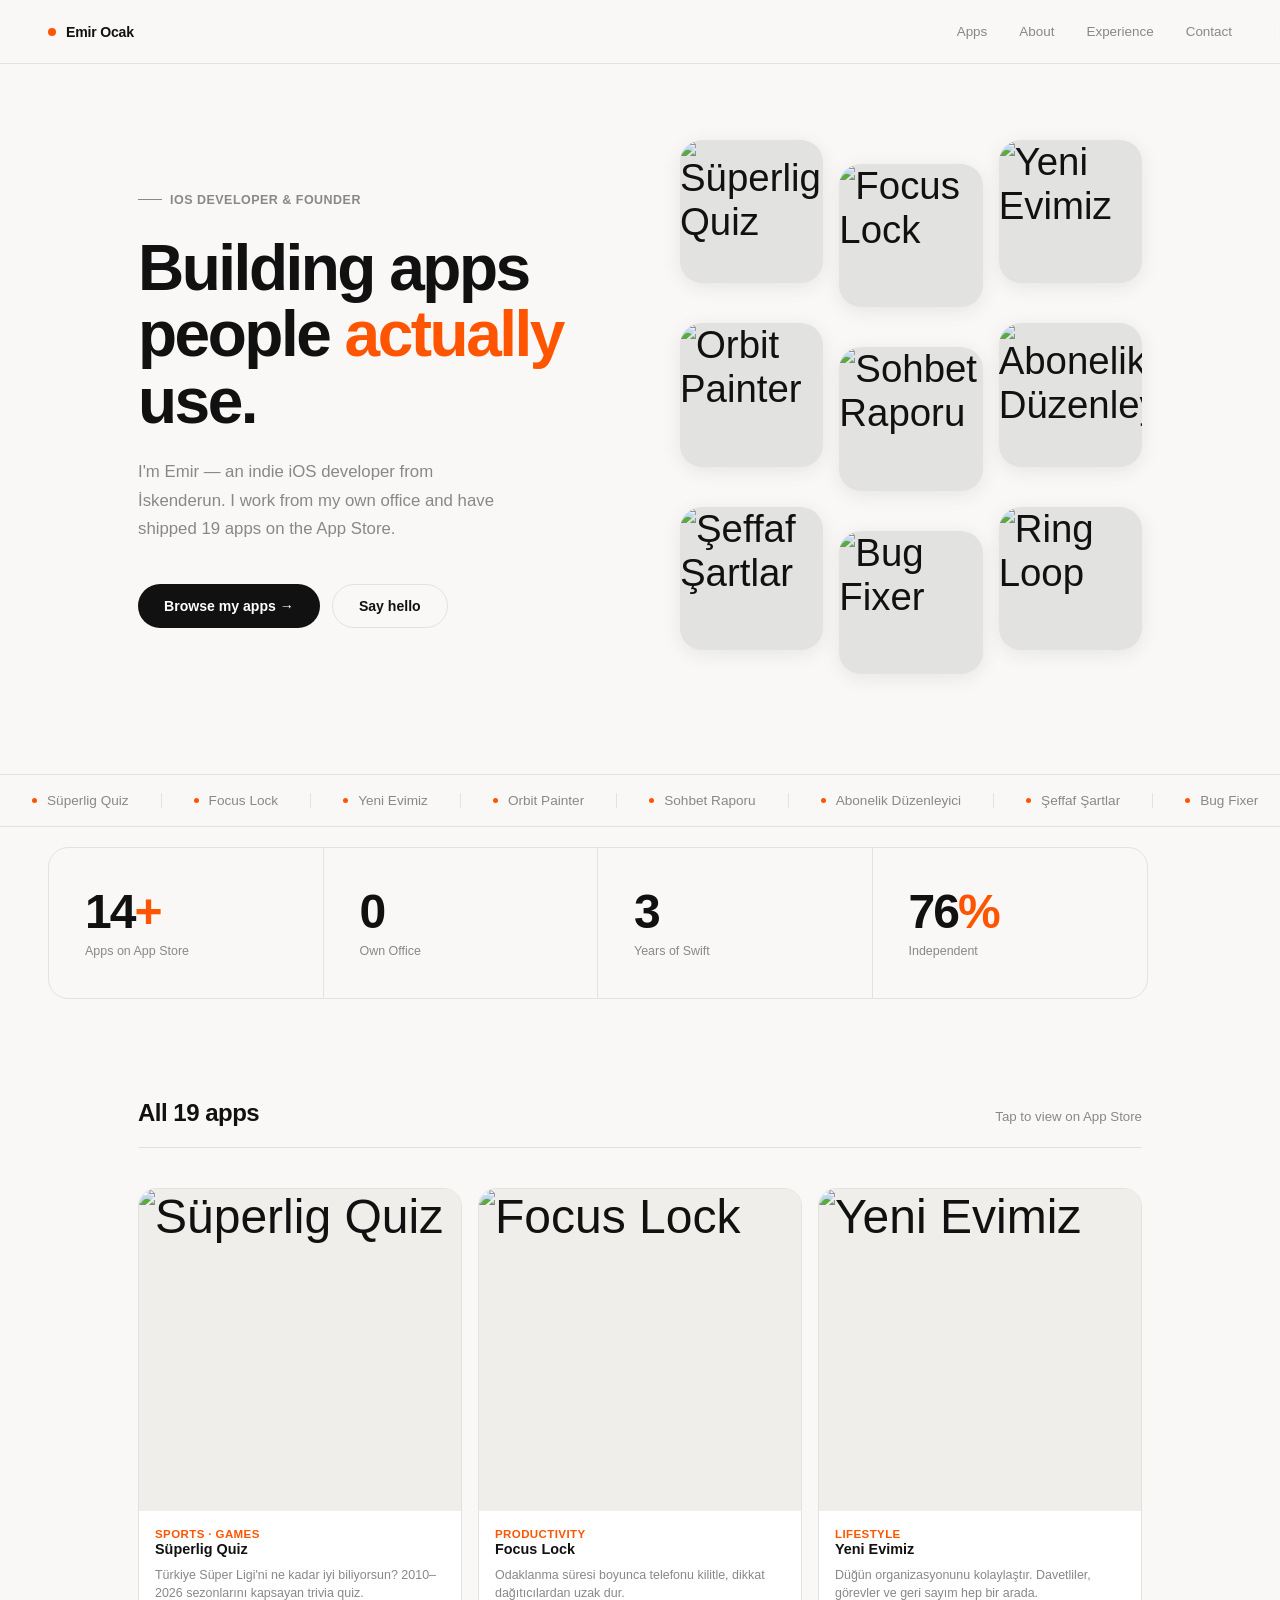
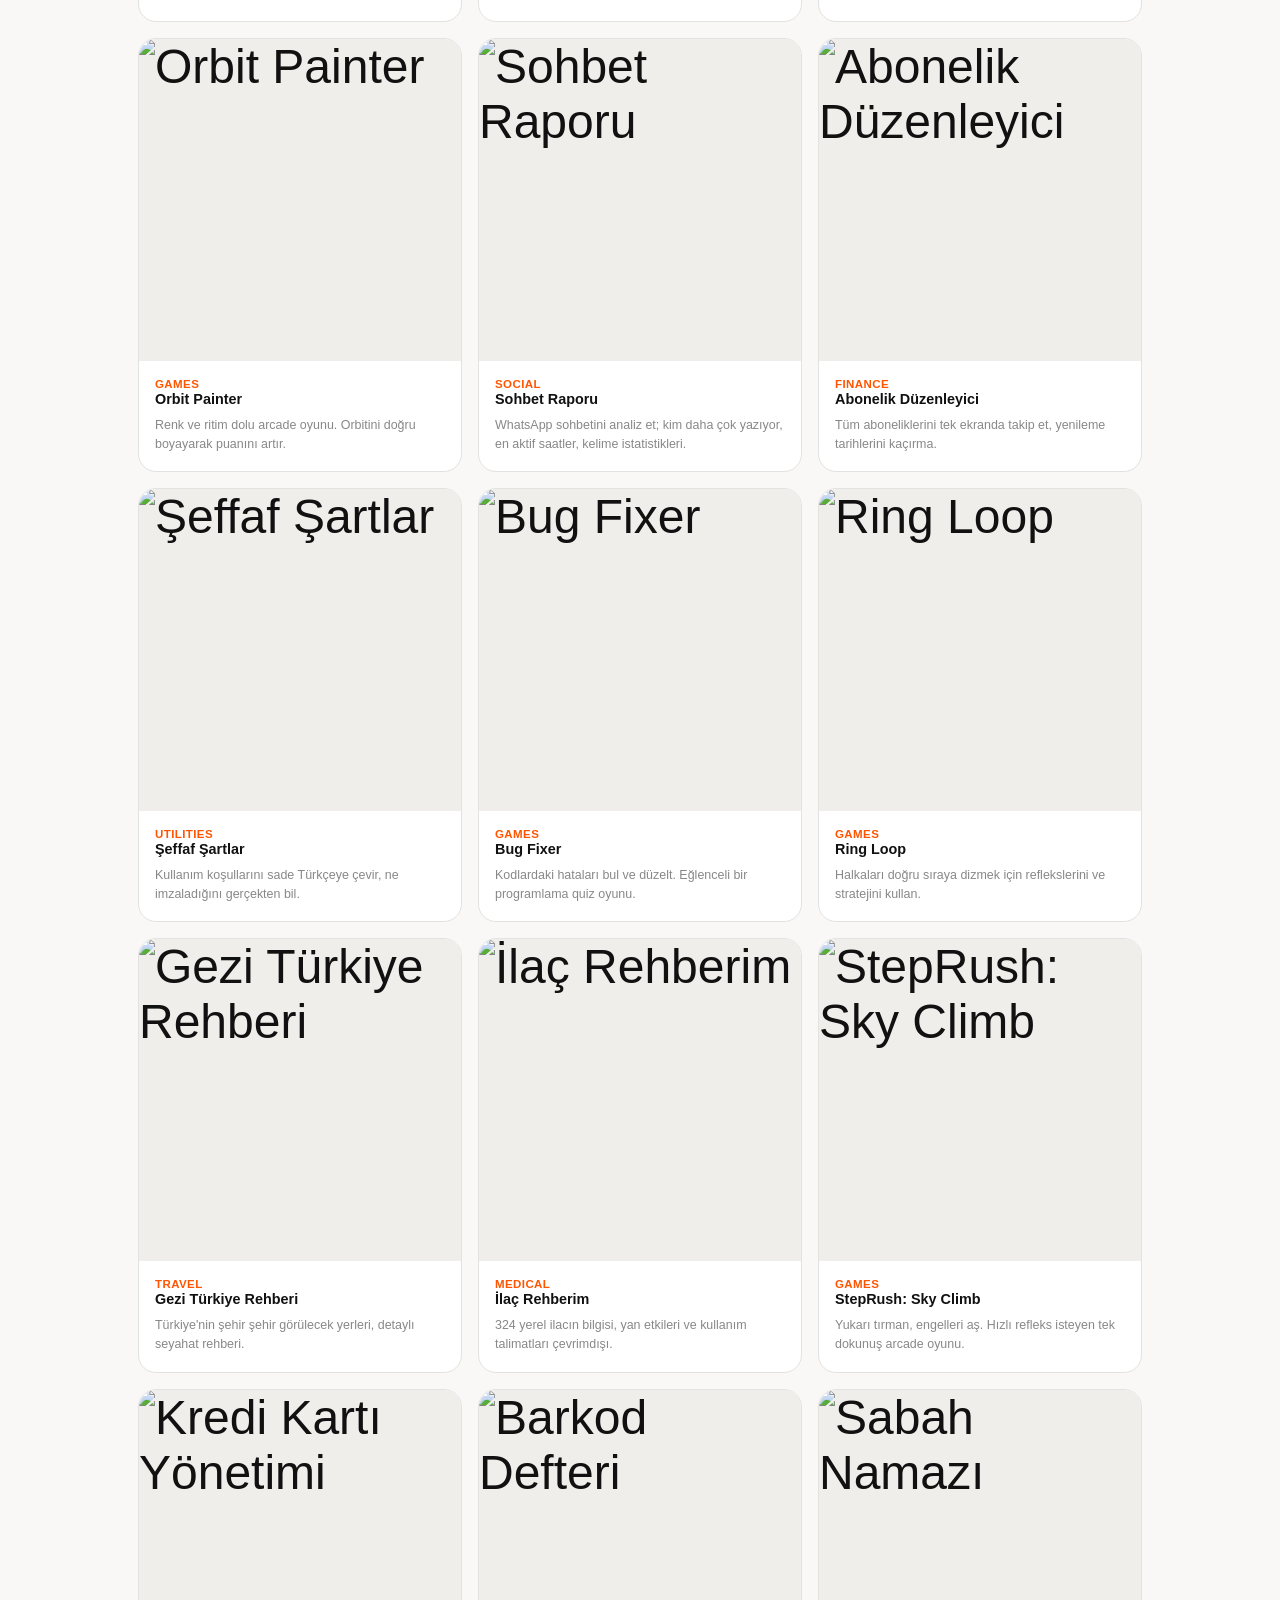
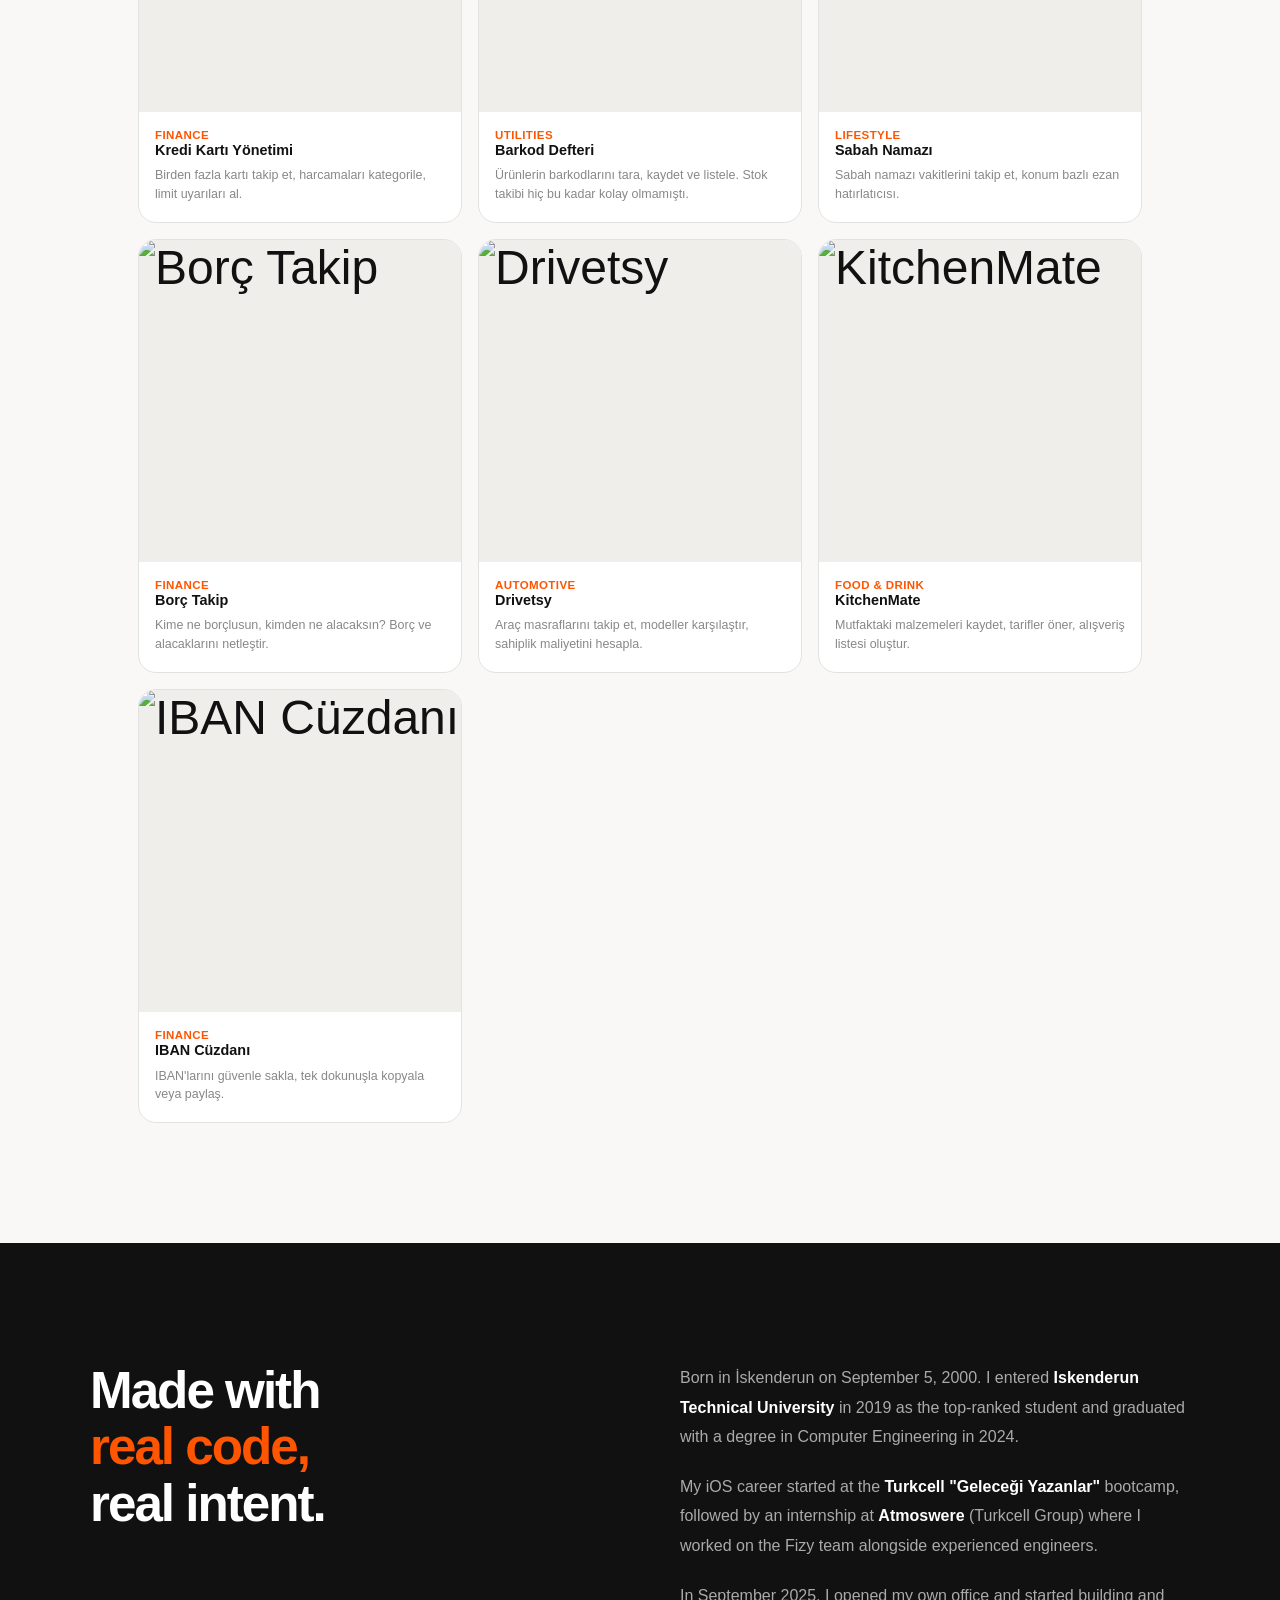
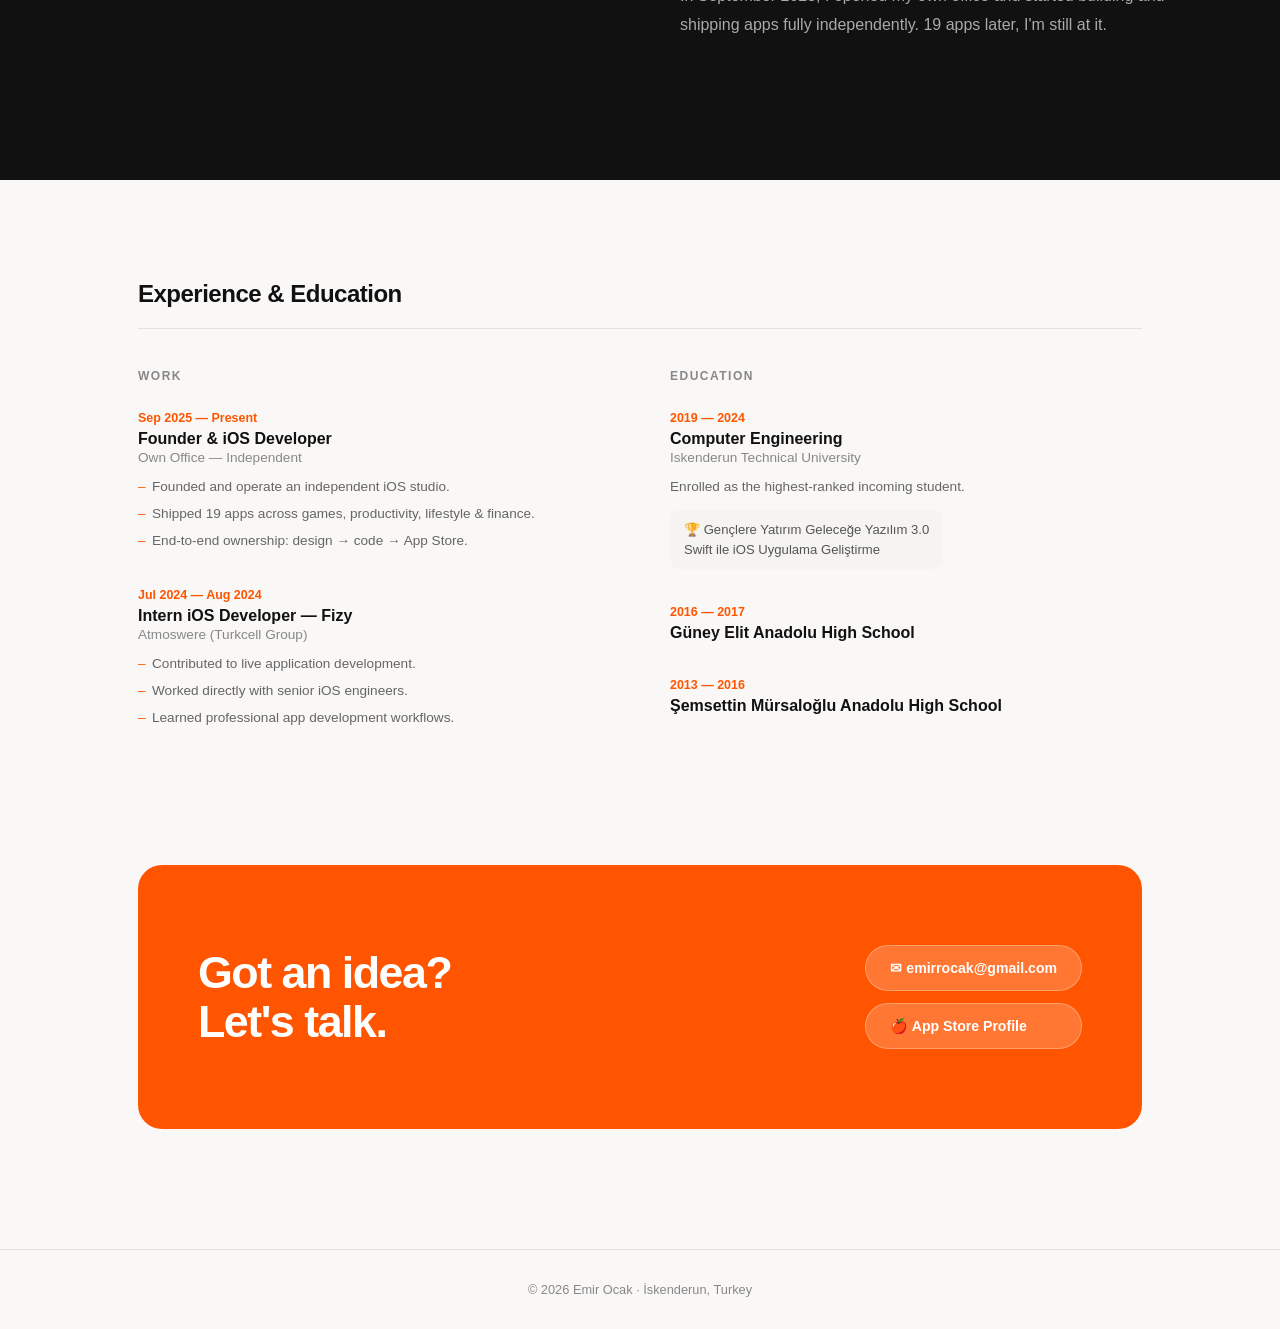
==== commit 10d065ea: "Add files via upload" ====
--- a/index.html
+++ b/index.html
@@ -1,205 +1,536 @@
 <!DOCTYPE html>
-<html lang="tr">
+<html lang="en">
 <head>
-  <meta charset="UTF-8">
-  <meta name="viewport" content="width=device-width, initial-scale=1.0">
-  <title>Emir Ocak - iOS Uygulamaları</title>
-  <meta name="description" content="Emir Ocak tarafından geliştirilen iOS uygulamaları ve oyunları. App Store bağlantıları, ürün detayları, gizlilik politikası ve iletişim bilgileri.">
-  <meta name="author" content="Emir Ocak">
-  <meta property="og:title" content="Emir Ocak - iOS Uygulamaları">
-  <meta property="og:description" content="Finans, sağlık, üretkenlik, yaşam tarzı ve oyun kategorilerinde iOS uygulamaları.">
-  <meta property="og:type" content="website">
-  <meta property="og:url" content="https://emirocak.github.io">
-  <link rel="canonical" href="https://emirocak.github.io">
-  <link rel="icon" href="assets/favicon.svg" type="image/svg+xml">
-  <link rel="stylesheet" href="styles.css">
+  <meta charset="UTF-8" />
+  <meta name="viewport" content="width=device-width, initial-scale=1.0" />
+  <title>Emir Ocak — iOS Developer</title>
+  <style>
+    *, *::before, *::after { box-sizing: border-box; margin: 0; padding: 0; }
+
+    :root {
+      --bg: #f9f8f6;
+      --ink: #111;
+      --sub: #888;
+      --line: #e2e2e0;
+      --accent: #ff5500;
+      --radius: 18px;
+    }
+
+    html { scroll-behavior: smooth; }
+
+    body {
+      background: var(--bg);
+      color: var(--ink);
+      font-family: -apple-system, BlinkMacSystemFont, "SF Pro Display", "Helvetica Neue", sans-serif;
+      -webkit-font-smoothing: antialiased;
+    }
+
+    /* ── NAV ── */
+    nav {
+      position: fixed; top: 0; left: 0; right: 0; z-index: 100;
+      display: flex; align-items: center; justify-content: space-between;
+      padding: 0 48px; height: 64px;
+      background: rgba(249,248,246,0.88);
+      backdrop-filter: blur(16px);
+      border-bottom: 1px solid var(--line);
+    }
+    .nav-name {
+      font-size: .88rem; font-weight: 600; letter-spacing: -.2px; color: var(--ink);
+    }
+    .nav-links { display: flex; gap: 32px; }
+    .nav-links a {
+      color: var(--sub); text-decoration: none; font-size: .84rem; font-weight: 500;
+      transition: color .2s;
+    }
+    .nav-links a:hover { color: var(--ink); }
+    .nav-dot {
+      width: 8px; height: 8px; border-radius: 50%;
+      background: var(--accent); flex-shrink: 0;
+    }
+
+    /* ── HERO ── */
+    #hero {
+      padding: 140px 48px 80px;
+      max-width: 1100px; margin: 0 auto;
+      display: grid; grid-template-columns: 1fr 1fr; gap: 80px; align-items: center;
+    }
+    .hero-left {}
+    .hero-label {
+      display: inline-flex; align-items: center; gap: 8px;
+      font-size: .78rem; font-weight: 600; color: var(--sub);
+      letter-spacing: .5px; text-transform: uppercase;
+      margin-bottom: 28px;
+    }
+    .hero-label::before {
+      content: ''; width: 24px; height: 1px; background: var(--sub);
+    }
+    h1 {
+      font-size: clamp(2.8rem, 5vw, 4.5rem);
+      font-weight: 800; letter-spacing: -2.5px;
+      line-height: 1.04; color: var(--ink);
+      margin-bottom: 24px;
+    }
+    h1 .accent { color: var(--accent); }
+    .hero-sub {
+      font-size: 1.05rem; color: var(--sub); line-height: 1.7;
+      margin-bottom: 40px; max-width: 380px;
+    }
+    .hero-actions { display: flex; gap: 12px; flex-wrap: wrap; }
+    .btn {
+      display: inline-flex; align-items: center; gap: 8px;
+      padding: 13px 26px; border-radius: 100px;
+      font-size: .88rem; font-weight: 600;
+      text-decoration: none; transition: all .2s; border: none; cursor: pointer;
+    }
+    .btn-dark { background: var(--ink); color: #fff; }
+    .btn-dark:hover { background: #333; }
+    .btn-outline {
+      background: transparent; color: var(--ink);
+      border: 1.5px solid var(--line);
+    }
+    .btn-outline:hover { border-color: var(--ink); }
+
+    /* Hero right — icon wall */
+    .hero-right {
+      display: grid; grid-template-columns: repeat(3, 1fr); gap: 16px;
+      align-content: center;
+    }
+    .hero-app-icon {
+      aspect-ratio: 1;
+      border-radius: 22px;
+      background: var(--line);
+      overflow: hidden;
+      display: flex; align-items: center; justify-content: center;
+      font-size: 2.4rem;
+      transition: transform .3s cubic-bezier(.34,1.56,.64,1), box-shadow .3s;
+      cursor: default;
+      box-shadow: 0 4px 20px rgba(0,0,0,.08);
+    }
+    .hero-app-icon:hover { transform: scale(1.08) translateY(-4px); box-shadow: 0 12px 32px rgba(0,0,0,.15); }
+    .hero-app-icon img { width: 100%; height: 100%; object-fit: cover; border-radius: 22px; }
+    .hero-app-icon.push { margin-top: 24px; }
+
+    /* ── MARQUEE ── */
+    .marquee-wrap {
+      border-top: 1px solid var(--line);
+      border-bottom: 1px solid var(--line);
+      padding: 18px 0; overflow: hidden;
+      margin: 20px 0;
+    }
+    .marquee-track {
+      display: flex; gap: 0; white-space: nowrap;
+      animation: marquee 28s linear infinite;
+    }
+    .marquee-item {
+      display: inline-flex; align-items: center; gap: 10px;
+      padding: 0 32px; font-size: .85rem; font-weight: 500; color: var(--sub);
+      border-right: 1px solid var(--line);
+      white-space: nowrap;
+    }
+    .marquee-item .dot { width: 5px; height: 5px; border-radius: 50%; background: var(--accent); flex-shrink: 0; }
+    @keyframes marquee { from { transform: translateX(0); } to { transform: translateX(-50%); } }
+
+    /* ── STATS ── */
+    #stats {
+      max-width: 1100px; margin: 0 auto;
+      display: grid; grid-template-columns: repeat(4,1fr);
+      border: 1px solid var(--line); border-radius: 20px;
+      margin: 0 48px 100px;
+      overflow: hidden;
+    }
+    .stat {
+      padding: 40px 36px;
+      border-right: 1px solid var(--line);
+    }
+    .stat:last-child { border-right: none; }
+    .stat-n {
+      font-size: 3rem; font-weight: 800; letter-spacing: -2px;
+      color: var(--ink); line-height: 1;
+    }
+    .stat-n .suf { color: var(--accent); }
+    .stat-l { font-size: .78rem; color: var(--sub); margin-top: 8px; font-weight: 500; }
+
+    /* ── APPS ── */
+    #apps { max-width: 1100px; margin: 0 auto; padding: 0 48px 120px; }
+    .section-head {
+      display: flex; align-items: baseline; justify-content: space-between;
+      margin-bottom: 40px; padding-bottom: 20px;
+      border-bottom: 1px solid var(--line);
+    }
+    .section-head h2 { font-size: 1.5rem; font-weight: 700; letter-spacing: -.5px; }
+    .section-head span { font-size: .83rem; color: var(--sub); }
+
+    .apps-grid {
+      display: grid;
+      grid-template-columns: repeat(auto-fill, minmax(240px, 1fr));
+      gap: 16px;
+    }
+    .app-card {
+      text-decoration: none; color: var(--ink);
+      border-radius: var(--radius);
+      border: 1px solid var(--line);
+      background: #fff;
+      overflow: hidden;
+      transition: box-shadow .2s, transform .2s, border-color .2s;
+      opacity: 0; transform: translateY(16px);
+    }
+    .app-card.visible {
+      opacity: 1; transform: none;
+      transition: opacity .4s ease, transform .4s ease, box-shadow .2s, border-color .2s;
+    }
+    .app-card:hover {
+      box-shadow: 0 8px 32px rgba(0,0,0,.1);
+      transform: translateY(-3px);
+      border-color: #ccc;
+    }
+    .app-thumb {
+      width: 100%; aspect-ratio: 1;
+      background: #f0eeeb;
+      display: flex; align-items: center; justify-content: center;
+      font-size: 3rem;
+      overflow: hidden;
+    }
+    .app-thumb img { width: 100%; height: 100%; object-fit: cover; border-radius: var(--radius) var(--radius) 0 0; }
+    .app-meta { padding: 14px 16px 18px; }
+    .app-title { font-size: .9rem; font-weight: 700; color: var(--ink); line-height: 1.3; }
+    .app-cat { font-size: .72rem; color: var(--accent); margin-top: 3px; font-weight: 600; text-transform: uppercase; letter-spacing: .4px; }
+    .app-desc { font-size: .78rem; color: var(--sub); margin-top: 7px; line-height: 1.5; }
+
+    /* ── ABOUT ── */
+    #about {
+      background: var(--ink); color: #fff;
+      padding: 120px 48px;
+    }
+    .about-inner { max-width: 1100px; margin: 0 auto; display: grid; grid-template-columns: 1fr 1fr; gap: 80px; align-items: start; }
+    .about-left h2 {
+      font-size: clamp(2rem, 4vw, 3.5rem);
+      font-weight: 800; letter-spacing: -2px; line-height: 1.1;
+      color: #fff; margin-bottom: 0;
+    }
+    .about-left h2 em { font-style: normal; color: var(--accent); }
+    .about-right {}
+    .about-text { font-size: 1rem; line-height: 1.85; color: #aaa; margin-bottom: 20px; }
+    .about-text strong { color: #fff; font-weight: 600; }
+
+    /* ── EXPERIENCE ── */
+    #experience { max-width: 1100px; margin: 0 auto; padding: 100px 48px; }
+    .exp-grid { display: grid; grid-template-columns: 1fr 1fr; gap: 60px; margin-top: 40px; }
+    .exp-col-title { font-size: .75rem; font-weight: 700; letter-spacing: 1.5px; text-transform: uppercase; color: var(--sub); margin-bottom: 28px; }
+    .exp-item { margin-bottom: 36px; }
+    .exp-period { font-size: .78rem; color: var(--accent); font-weight: 600; margin-bottom: 5px; }
+    .exp-title { font-size: 1rem; font-weight: 700; color: var(--ink); }
+    .exp-sub { font-size: .85rem; color: var(--sub); margin-top: 2px; }
+    .exp-desc { font-size: .85rem; color: #666; line-height: 1.7; margin-top: 10px; }
+    .exp-desc li { list-style: none; padding-left: 14px; position: relative; }
+    .exp-desc li::before { content: '–'; position: absolute; left: 0; color: var(--accent); }
+    .exp-desc li + li { margin-top: 4px; }
+    .cert {
+      display: inline-flex; align-items: flex-start; gap: 10px;
+      font-size: .82rem; color: #555; margin-top: 12px;
+      background: #f5f4f2; padding: 10px 14px; border-radius: 10px; line-height: 1.5;
+    }
+
+    /* ── CONTACT ── */
+    #contact { padding: 0 48px 120px; max-width: 1100px; margin: 0 auto; }
+    .contact-box {
+      background: var(--accent); border-radius: 24px;
+      padding: 80px 60px;
+      display: flex; align-items: center; justify-content: space-between; gap: 40px;
+    }
+    .contact-box h2 {
+      font-size: clamp(1.8rem, 3.5vw, 3rem);
+      font-weight: 800; letter-spacing: -1.5px;
+      color: #fff; max-width: 440px; line-height: 1.1;
+    }
+    .contact-links { display: flex; flex-direction: column; gap: 12px; flex-shrink: 0; }
+    .contact-link {
+      display: inline-flex; align-items: center; gap: 10px;
+      padding: 14px 24px; border-radius: 100px;
+      background: rgba(255,255,255,.2);
+      color: #fff; text-decoration: none; font-size: .88rem; font-weight: 600;
+      border: 1.5px solid rgba(255,255,255,.3);
+      transition: background .2s;
+    }
+    .contact-link:hover { background: rgba(255,255,255,.3); }
+
+    /* ── FOOTER ── */
+    footer {
+      text-align: center; padding: 32px 48px;
+      border-top: 1px solid var(--line);
+      font-size: .8rem; color: var(--sub);
+    }
+
+    /* ── REVEAL ── */
+    .reveal { opacity: 0; transform: translateY(24px); transition: opacity .65s ease, transform .65s ease; }
+    .reveal.visible { opacity: 1; transform: none; }
+
+    /* ── RESPONSIVE ── */
+    @media (max-width: 800px) {
+      nav { padding: 0 24px; }
+      .nav-links { display: none; }
+      #hero { grid-template-columns: 1fr; padding: 120px 24px 60px; gap: 48px; }
+      .hero-right { display: none; }
+      #stats { margin: 0 24px 60px; grid-template-columns: repeat(2,1fr); }
+      .stat { padding: 28px 24px; }
+      #apps { padding: 0 24px 80px; }
+      .apps-grid { grid-template-columns: repeat(2,1fr); }
+      #about { padding: 80px 24px; }
+      .about-inner { grid-template-columns: 1fr; gap: 40px; }
+      #experience { padding: 80px 24px; }
+      .exp-grid { grid-template-columns: 1fr; gap: 40px; }
+      #contact { padding: 0 24px 80px; }
+      .contact-box { flex-direction: column; padding: 48px 32px; }
+    }
+  </style>
 </head>
 <body>
-  <header class="site-shell">
-    <nav class="nav" aria-label="Ana menü">
-      <a class="brand" href="index.html" aria-label="Emir Ocak ana sayfa">
-        <span class="brand-mark">EO</span>
-        <span>
-          <strong>Emir Ocak</strong>
-          <small>iOS Developer</small>
-        </span>
+
+<nav>
+  <div style="display:flex;align-items:center;gap:10px">
+    <div class="nav-dot"></div>
+    <span class="nav-name">Emir Ocak</span>
+  </div>
+  <div class="nav-links">
+    <a href="#apps">Apps</a>
+    <a href="#about">About</a>
+    <a href="#experience">Experience</a>
+    <a href="#contact">Contact</a>
+  </div>
+</nav>
+
+<!-- HERO -->
+<section id="hero">
+  <div class="hero-left">
+    <div class="hero-label">iOS Developer &amp; Founder</div>
+    <h1>Building apps<br>people <span class="accent">actually</span><br>use.</h1>
+    <p class="hero-sub">I'm Emir — an indie iOS developer from İskenderun. I work from my own office and have shipped 19 apps on the App Store.</p>
+    <div class="hero-actions">
+      <a href="#apps" class="btn btn-dark">Browse my apps →</a>
+      <a href="#contact" class="btn btn-outline">Say hello</a>
+    </div>
+  </div>
+  <div class="hero-right" id="heroIcons">
+    <!-- filled by JS -->
+  </div>
+</section>
+
+<!-- MARQUEE -->
+<div class="marquee-wrap">
+  <div class="marquee-track" id="marqueeTrack"></div>
+</div>
+
+<!-- STATS -->
+<div id="stats">
+  <div class="stat">
+    <div class="stat-n"><span class="counter" data-target="19">0</span><span class="suf">+</span></div>
+    <div class="stat-l">Apps on App Store</div>
+  </div>
+  <div class="stat">
+    <div class="stat-n"><span class="counter" data-target="1">0</span></div>
+    <div class="stat-l">Own Office</div>
+  </div>
+  <div class="stat">
+    <div class="stat-n"><span class="counter" data-target="5">0</span></div>
+    <div class="stat-l">Years of Swift</div>
+  </div>
+  <div class="stat">
+    <div class="stat-n"><span class="counter" data-target="100">0</span><span class="suf">%</span></div>
+    <div class="stat-l">Independent</div>
+  </div>
+</div>
+
+<!-- APPS -->
+<section id="apps">
+  <div class="section-head reveal">
+    <h2>All 19 apps</h2>
+    <span>Tap to view on App Store</span>
+  </div>
+  <div class="apps-grid" id="appsGrid"></div>
+</section>
+
+<!-- ABOUT -->
+<section id="about">
+  <div class="about-inner">
+    <div class="about-left reveal">
+      <h2>Made with<br><em>real code,</em><br>real intent.</h2>
+    </div>
+    <div class="about-right reveal">
+      <p class="about-text">Born in İskenderun on September 5, 2000. I entered <strong>Iskenderun Technical University</strong> in 2019 as the top-ranked student and graduated with a degree in Computer Engineering in 2024.</p>
+      <p class="about-text">My iOS career started at the <strong>Turkcell "Geleceği Yazanlar"</strong> bootcamp, followed by an internship at <strong>Atmoswere</strong> (Turkcell Group) where I worked on the Fizy team alongside experienced engineers.</p>
+      <p class="about-text">In September 2025, I opened my own office and started building and shipping apps fully independently. 19 apps later, I'm still at it.</p>
+    </div>
+  </div>
+</section>
+
+<!-- EXPERIENCE -->
+<section id="experience">
+  <div class="section-head reveal">
+    <h2>Experience &amp; Education</h2>
+  </div>
+  <div class="exp-grid">
+    <div class="reveal">
+      <div class="exp-col-title">Work</div>
+
+      <div class="exp-item">
+        <div class="exp-period">Sep 2025 — Present</div>
+        <div class="exp-title">Founder &amp; iOS Developer</div>
+        <div class="exp-sub">Own Office — Independent</div>
+        <ul class="exp-desc">
+          <li>Founded and operate an independent iOS studio.</li>
+          <li>Shipped 19 apps across games, productivity, lifestyle &amp; finance.</li>
+          <li>End-to-end ownership: design → code → App Store.</li>
+        </ul>
+      </div>
+
+      <div class="exp-item">
+        <div class="exp-period">Jul 2024 — Aug 2024</div>
+        <div class="exp-title">Intern iOS Developer — Fizy</div>
+        <div class="exp-sub">Atmoswere (Turkcell Group)</div>
+        <ul class="exp-desc">
+          <li>Contributed to live application development.</li>
+          <li>Worked directly with senior iOS engineers.</li>
+          <li>Learned professional app development workflows.</li>
+        </ul>
+      </div>
+    </div>
+
+    <div class="reveal">
+      <div class="exp-col-title">Education</div>
+
+      <div class="exp-item">
+        <div class="exp-period">2019 — 2024</div>
+        <div class="exp-title">Computer Engineering</div>
+        <div class="exp-sub">Iskenderun Technical University</div>
+        <div class="exp-desc">Enrolled as the highest-ranked incoming student.</div>
+        <div class="cert">🏆 Gençlere Yatırım Geleceğe Yazılım 3.0<br>Swift ile iOS Uygulama Geliştirme</div>
+      </div>
+
+      <div class="exp-item">
+        <div class="exp-period">2016 — 2017</div>
+        <div class="exp-title">Güney Elit Anadolu High School</div>
+      </div>
+
+      <div class="exp-item">
+        <div class="exp-period">2013 — 2016</div>
+        <div class="exp-title">Şemsettin Mürsaloğlu Anadolu High School</div>
+      </div>
+    </div>
+  </div>
+</section>
+
+<!-- CONTACT -->
+<section id="contact">
+  <div class="contact-box reveal">
+    <h2>Got an idea?<br>Let's talk.</h2>
+    <div class="contact-links">
+      <a href="mailto:emirrocak@gmail.com" class="contact-link">
+        ✉ emirrocak@gmail.com
       </a>
-      <div class="nav-links">
-        <a href="#apps">Uygulamalar</a>
-        <a href="#game">Oyun</a>
-        <a href="#about">Hakkımda</a>
-        <a href="privacy.html">Gizlilik</a>
-      </div>
-    </nav>
-
-    <section class="hero">
-      <div class="hero-copy">
-        <p class="eyebrow">App Store portföyü</p>
-        <h1>Günlük hayat için sade, hızlı ve güvenilir iOS uygulamaları.</h1>
-        <p class="hero-text">Finans, sağlık, mutfak, araç masrafı, alışkanlık takibi ve mobil oyun alanlarında geliştirdiğim ürünleri buradan inceleyebilirsiniz.</p>
-        <div class="hero-actions">
-          <a class="button primary" href="#apps">Uygulamaları İncele</a>
-          <a class="button secondary" href="mailto:emirrocak@gmail.com">İletişim</a>
-        </div>
-      </div>
-
-      <aside class="hero-card" aria-label="Portföy özeti">
-        <div class="hero-card-head">
-          <span>Portfolio</span>
-          <strong>2026</strong>
-        </div>
-        <div class="metric-list">
-          <div>
-            <strong>7</strong>
-            <span>iOS uygulaması</span>
-          </div>
-          <div>
-            <strong>1</strong>
-            <span>mobil oyun</span>
-          </div>
-          <div>
-            <strong>App Store</strong>
-            <span>Marketing URL hazır</span>
-          </div>
-        </div>
-        <div class="highlight-apps">
-          <a href="apps/iban-cuzdani.html"><span class="app-dot iban">₺</span><strong>IBAN Cüzdanı</strong></a>
-          <a href="apps/ilac-rehberim.html"><span class="app-dot medicine">✚</span><strong>İlaç Rehberim</strong></a>
-          <a href="apps/sonsuz-merdiven.html"><span class="app-dot game">▣</span><strong>StepRush</strong></a>
-        </div>
-      </aside>
-    </section>
-  </header>
-
-  <main>
-    <section class="site-shell trust-row" aria-label="Site bilgileri">
-      <div>
-        <strong>Resmi App Store linkleri</strong>
-        <span>Tüm indirme bağlantıları Apple App Store sayfalarına gider.</span>
-      </div>
-      <div>
-        <strong>Marketing URL hazır</strong>
-        <span>App Store Connect için tek, düzenli geliştirici sayfası.</span>
-      </div>
-      <div>
-        <strong>Gizlilik sayfası</strong>
-        <span>Uygulama detayları ve gizlilik bağlantıları aynı sitede.</span>
-      </div>
-    </section>
-
-    <section class="site-shell section" id="apps">
-      <div class="section-heading">
-        <p class="eyebrow">Uygulamalar</p>
-        <h2>Ürünler</h2>
-        <p>Her uygulama belirli bir işi hızlı ve anlaşılır şekilde çözmek için tasarlandı.</p>
-      </div>
-
-      <div class="product-grid">
-        <article class="product-card">
-          <div class="app-icon iban">₺</div>
-          <p class="category">Finans</p>
-          <h3>IBAN Cüzdanı</h3>
-          <p>IBAN doğrulama, otomatik banka algılama, QR paylaşımı ve yerel saklama.</p>
-          <div class="card-actions">
-            <a class="text-link" href="apps/iban-cuzdani.html">Detaylar</a>
-            <a class="store-link" href="https://apps.apple.com/tr/app/iban-c%C3%BCzdan%C4%B1/id6752243560" target="_blank" rel="noopener">App Store</a>
-          </div>
-        </article>
-
-        <article class="product-card">
-          <div class="app-icon debt">₺</div>
-          <p class="category">Finans</p>
-          <h3>Borc Takip</h3>
-          <p>Müşteri borçları, ödeme geçmişi, kalan tutar ve raporları tek ekranda takip edin.</p>
-          <div class="card-actions">
-            <a class="text-link" href="apps/borc-takip.html">Detaylar</a>
-            <a class="store-link" href="https://apps.apple.com/tr/app/borc-takip/id6755033975" target="_blank" rel="noopener">App Store</a>
-          </div>
-        </article>
-
-        <article class="product-card">
-          <div class="app-icon drive">↗</div>
-          <p class="category">Üretkenlik</p>
-          <h3>Drivetsy</h3>
-          <p>Yakıt, bakım, vergi, sigorta ve araç masraflarınızı düzenli şekilde yönetin.</p>
-          <div class="card-actions">
-            <a class="text-link" href="apps/drivetsy.html">Detaylar</a>
-            <a class="store-link" href="https://apps.apple.com/tr/app/drivetsy/id6753587504?l=tr" target="_blank" rel="noopener">App Store</a>
-          </div>
-        </article>
-
-        <article class="product-card">
-          <div class="app-icon kitchen">◐</div>
-          <p class="category">Yiyecek ve İçecek</p>
-          <h3>Kitchenmate</h3>
-          <p>Kilerinizi takip edin, eksikleri alışveriş listesine ekleyin, tarif önerileri alın.</p>
-          <div class="card-actions">
-            <a class="text-link" href="apps/kitchenmate.html">Detaylar</a>
-            <a class="store-link" href="https://apps.apple.com/tr/app/kitchenmate/id6752761314?l=tr" target="_blank" rel="noopener">App Store</a>
-          </div>
-        </article>
-
-        <article class="product-card">
-          <div class="app-icon card">▤</div>
-          <p class="category">Finans</p>
-          <h3>Kredi Kartı Yönetimi</h3>
-          <p>Kart limitleri, borçlar, hesap kesim tarihleri, faiz hesaplama ve risk analizi.</p>
-          <div class="card-actions">
-            <a class="text-link" href="apps/kredi-karti-yonetimi.html">Detaylar</a>
-            <a class="store-link" href="https://apps.apple.com/tr/app/kredi-kart%C4%B1-y%C3%B6netimi/id6760220577?l=tr" target="_blank" rel="noopener">App Store</a>
-          </div>
-        </article>
-
-        <article class="product-card">
-          <div class="app-icon prayer">☼</div>
-          <p class="category">Yaşam Tarzı</p>
-          <h3>Sabah Namazı</h3>
-          <p>Günlük takip, seri oluşturma, istatistikler, başarımlar ve motivasyon odaklı kullanım.</p>
-          <div class="card-actions">
-            <a class="text-link" href="apps/sabah-namazi.html">Detaylar</a>
-            <a class="store-link" href="https://apps.apple.com/tr/app/sabah-namaz%C4%B1/id6759320181" target="_blank" rel="noopener">App Store</a>
-          </div>
-        </article>
-
-        <article class="product-card">
-          <div class="app-icon medicine">✚</div>
-          <p class="category">Sağlık</p>
-          <h3>İlaç Rehberim</h3>
-          <p>İlaç bilgilerini daha düzenli takip etmek ve ihtiyaç duyduğunuz bilgilere hızlı ulaşmak için pratik rehber.</p>
-          <div class="card-actions">
-            <a class="text-link" href="apps/ilac-rehberim.html">Detaylar</a>
-            <a class="store-link" href="https://apps.apple.com/tr/app/i-la%C3%A7-rehberim/id6762822990" target="_blank" rel="noopener">App Store</a>
-          </div>
-        </article>
-      </div>
-    </section>
-
-    <section class="site-shell game-section" id="game">
-      <div>
-        <p class="eyebrow">Mobil oyun</p>
-        <h2>StepRush: Sky Climb</h2>
-        <p>Refleks, ritim ve yüksek skor odaklı mobil oyun. Gökyüzüne doğru yükselirken zamanlamanı koru, daha iyi derece için tekrar dene.</p>
-      </div>
-      <div class="game-actions">
-        <a class="button primary" href="https://apps.apple.com/tr/app/steprush-sky-climb/id6767199547" target="_blank" rel="noopener">App Store'da Gör</a>
-        <a class="button secondary" href="apps/sonsuz-merdiven.html">Detaylar</a>
-      </div>
-    </section>
-
-    <section class="site-shell about" id="about">
-      <p class="eyebrow">Geliştirici</p>
-      <h2>Emir Ocak</h2>
-      <p>Hatay, Türkiye merkezli bağımsız iOS geliştiricisiyim. Kullanıcının gerçekten ihtiyaç duyduğu işleri daha hızlı, daha sade ve daha güvenli hale getiren mobil uygulamalar geliştiriyorum.</p>
-      <div class="about-links">
-        <a href="mailto:emirrocak@gmail.com">emirrocak@gmail.com</a>
-        <a href="privacy.html">Gizlilik Politikası</a>
-      </div>
-    </section>
-  </main>
-
-  <footer class="site-shell footer">
-    <p>© 2026 Emir Ocak. Tüm hakları saklıdır.</p>
-    <p><a href="https://emirocak.github.io">emirocak.github.io</a></p>
-  </footer>
+      <a href="https://apps.apple.com/tr/developer/emrallah-ocak" target="_blank" rel="noopener" class="contact-link">
+        🍎 App Store Profile
+      </a>
+    </div>
+  </div>
+</section>
+
+<footer>
+  © 2026 Emir Ocak · İskenderun, Turkey
+</footer>
+
+<script>
+const APPS = [
+  { name:'Süperlig Quiz',       url:'https://apps.apple.com/tr/app/superlig-quiz/id6801504046',              cat:'Sports · Games', icon:'https://is1-ssl.mzstatic.com/image/thumb/Purple221/v4/52/23/84/522384a2-8f28-73c1-ddf0-39559d6b7f54/AppIcon-0-0-1x_U007emarketing-0-8-0-85-220.png/512x512bb.jpg',       desc:'Türkiye Süper Ligi\'ni ne kadar iyi biliyorsun? 2010–2026 sezonlarını kapsayan trivia quiz.' },
+  { name:'Focus Lock',           url:'https://apps.apple.com/tr/app/focus-lock/id6800373052',                cat:'Productivity',   icon:'https://is1-ssl.mzstatic.com/image/thumb/Purple211/v4/12/c6/e7/12c6e7d4-e68e-f517-9673-daaba0fb36ba/AppIcon-0-0-1x_U007emarketing-0-8-0-85-220.png/512x512bb.jpg',       desc:'Odaklanma süresi boyunca telefonu kilitle, dikkat dağıtıcılardan uzak dur.' },
+  { name:'Yeni Evimiz',          url:'https://apps.apple.com/tr/app/yeni-evimiz/id6799919680',               cat:'Lifestyle',      icon:'https://is1-ssl.mzstatic.com/image/thumb/Purple221/v4/47/f6/99/47f6996f-a16c-7584-99d9-ed555435838c/AppIcon-0-0-1x_U007ephone-0-1-85-220.png/512x512bb.jpg',          desc:'Düğün organizasyonunu kolaylaştır. Davetliler, görevler ve geri sayım hep bir arada.' },
+  { name:'Orbit Painter',        url:'https://apps.apple.com/tr/app/orbit-painter/id6798334990',             cat:'Games',          icon:'https://is1-ssl.mzstatic.com/image/thumb/Purple221/v4/b6/54/3f/b6543f1a-3597-b577-0b22-933c34ed057e/AppIcon-0-0-1x_U007epad-0-1-85-220.png/512x512bb.jpg',            desc:'Renk ve ritim dolu arcade oyunu. Orbitini doğru boyayarak puanını artır.' },
+  { name:'Sohbet Raporu',        url:'https://apps.apple.com/tr/app/sohbet-raporu/id6796978383',             cat:'Social',         icon:'https://is1-ssl.mzstatic.com/image/thumb/Purple221/v4/2c/fe/5c/2cfe5cf9-90d0-e36b-6b62-0d71cd97f702/AppIcon-0-0-1x_U007ephone-0-1-85-220.png/512x512bb.jpg',         desc:'WhatsApp sohbetini analiz et; kim daha çok yazıyor, en aktif saatler, kelime istatistikleri.' },
+  { name:'Abonelik Düzenleyici', url:'https://apps.apple.com/tr/app/abonelik-d%C3%BCzenleyici/id6796974534', cat:'Finance',        icon:'https://is1-ssl.mzstatic.com/image/thumb/Purple211/v4/d7/3b/f9/d73bf966-b306-0dfe-6877-e726434a0887/AppIcon-0-0-1x_U007epad-0-1-85-220.png/512x512bb.jpg',           desc:'Tüm aboneliklerini tek ekranda takip et, yenileme tarihlerini kaçırma.' },
+  { name:'Şeffaf Şartlar',       url:'https://apps.apple.com/tr/app/%C5%9Feffaf-%C5%9Fartlar/id6787413569',  cat:'Utilities',      icon:'https://is1-ssl.mzstatic.com/image/thumb/Purple221/v4/69/f3/95/69f395ae-a4da-1637-6890-6d77c9cec29b/AppIcon-0-0-1x_U007epad-0-1-85-220.png/512x512bb.jpg',           desc:'Kullanım koşullarını sade Türkçeye çevir, ne imzaladığını gerçekten bil.' },
+  { name:'Bug Fixer',            url:'https://apps.apple.com/tr/app/bug-fixer/id6769438487',                 cat:'Games',          icon:'https://is1-ssl.mzstatic.com/image/thumb/Purple221/v4/8b/09/f6/8b09f65a-e0d6-0abb-d33e-be9960adb91a/AppIcon-0-0-1x_U007epad-0-1-85-220.png/512x512bb.jpg',            desc:'Kodlardaki hataları bul ve düzelt. Eğlenceli bir programlama quiz oyunu.' },
+  { name:'Ring Loop',            url:'https://apps.apple.com/tr/app/ring-loop/id6770876779',                 cat:'Games',          icon:'https://is1-ssl.mzstatic.com/image/thumb/Purple221/v4/8d/05/cd/8d05cde3-5153-6cfd-9337-1b7fc3d4eb3c/AppIcon-0-0-1x_U007epad-0-1-85-220.png/512x512bb.jpg',            desc:'Halkaları doğru sıraya dizmek için reflekslerini ve stratejini kullan.' },
+  { name:'Gezi Türkiye Rehberi', url:'https://apps.apple.com/tr/app/gezi-t%C3%BCrkiye-rehberi/id6769422537', cat:'Travel',         icon:'https://is1-ssl.mzstatic.com/image/thumb/Purple211/v4/6e/fc/8a/6efc8ab2-c651-e0e6-913c-9a6afb5efe8a/AppIcon-0-0-1x_U007emarketing-0-8-0-85-220.png/512x512bb.jpg',     desc:'Türkiye\'nin şehir şehir görülecek yerleri, detaylı seyahat rehberi.' },
+  { name:'İlaç Rehberim',        url:'https://apps.apple.com/tr/app/i-la%C3%A7-rehberim/id6762822990',      cat:'Medical',        icon:'https://is1-ssl.mzstatic.com/image/thumb/Purple211/v4/13/aa/80/13aa8051-d6de-64bf-f6c0-b9a927e64961/AppIcon-0-0-1x_U007epad-0-1-85-220.png/512x512bb.jpg',           desc:'324 yerel ilacın bilgisi, yan etkileri ve kullanım talimatları çevrimdışı.' },
+  { name:'StepRush: Sky Climb',  url:'https://apps.apple.com/tr/app/steprush-sky-climb/id6767199547',        cat:'Games',          icon:'https://is1-ssl.mzstatic.com/image/thumb/Purple221/v4/05/9e/93/059e930a-883e-5e71-3c46-735f54831cd4/AppIcon-0-0-1x_U007epad-0-1-85-220.png/512x512bb.jpg',           desc:'Yukarı tırman, engelleri aş. Hızlı refleks isteyen tek dokunuş arcade oyunu.' },
+  { name:'Kredi Kartı Yönetimi', url:'https://apps.apple.com/tr/app/kredi-kart%C4%B1-y%C3%B6netimi/id6760220577', cat:'Finance',  icon:'https://is1-ssl.mzstatic.com/image/thumb/Purple221/v4/9a/b2/7c/9ab27c7d-f982-e494-7322-c7715a85f539/AppIcon-0-0-1x_U007epad-0-1-85-220.png/512x512bb.jpg',      desc:'Birden fazla kartı takip et, harcamaları kategorile, limit uyarıları al.' },
+  { name:'Barkod Defteri',       url:'https://apps.apple.com/tr/app/barkod-defteri/id6753679244',            cat:'Utilities',      icon:'https://is1-ssl.mzstatic.com/image/thumb/Purple221/v4/07/7a/62/077a624d-68e0-e092-4613-809854b32d0a/AppIcon-0-0-1x_U007epad-0-1-85-220.png/512x512bb.jpg',          desc:'Ürünlerin barkodlarını tara, kaydet ve listele. Stok takibi hiç bu kadar kolay olmamıştı.' },
+  { name:'Sabah Namazı',         url:'https://apps.apple.com/tr/app/sabah-namaz%C4%B1/id6759320181',        cat:'Lifestyle',      icon:'https://is1-ssl.mzstatic.com/image/thumb/Purple221/v4/d2/eb/70/d2eb701b-43e3-8f11-4e05-1afff0e9abb6/AppIcon-0-0-1x_U007epad-0-1-85-220.png/512x512bb.jpg',          desc:'Sabah namazı vakitlerini takip et, konum bazlı ezan hatırlatıcısı.' },
+  { name:'Borç Takip',           url:'https://apps.apple.com/tr/app/borc-takip/id6755033975',                cat:'Finance',        icon:'https://is1-ssl.mzstatic.com/image/thumb/Purple221/v4/d2/e9/d1/d2e9d1d3-b13b-2592-daab-7bd61320c1d7/AppIcon-0-0-1x_U007epad-0-1-85-220.png/512x512bb.jpg',          desc:'Kime ne borçlusun, kimden ne alacaksın? Borç ve alacaklarını netleştir.' },
+  { name:'Drivetsy',             url:'https://apps.apple.com/tr/app/drivetsy/id6753587504',                  cat:'Automotive',     icon:'https://is1-ssl.mzstatic.com/image/thumb/Purple221/v4/fc/06/ed/fc06ed0f-5d0b-5e64-cfb3-287b35f50484/AppIcon-0-0-1x_U007epad-0-1-85-220.png/512x512bb.jpg',          desc:'Araç masraflarını takip et, modeller karşılaştır, sahiplik maliyetini hesapla.' },
+  { name:'KitchenMate',          url:'https://apps.apple.com/tr/app/kitchenmate/id6752761314',               cat:'Food & Drink',   icon:'https://is1-ssl.mzstatic.com/image/thumb/Purple211/v4/ee/0b/c2/ee0bc21b-151d-2576-ed36-ae0594ea1eed/AppIcon-0-0-1x_U007epad-0-1-85-220.png/512x512bb.jpg',          desc:'Mutfaktaki malzemeleri kaydet, tarifler öner, alışveriş listesi oluştur.' },
+  { name:'IBAN Cüzdanı',         url:'https://apps.apple.com/tr/app/iban-c%C3%BCzdan%C4%B1/id6752243560',  cat:'Finance',        icon:'https://is1-ssl.mzstatic.com/image/thumb/Purple221/v4/14/06/da/1406da74-3874-a741-62ab-0621718d86c5/AppIcon-0-0-1x_U007epad-0-1-85-220.png/512x512bb.jpg',          desc:'IBAN\'larını güvenle sakla, tek dokunuşla kopyala veya paylaş.' },
+];
+
+/* ── Hero icon wall (first 9 apps) ── */
+const heroGrid = document.getElementById('heroIcons');
+APPS.slice(0, 9).forEach((app, i) => {
+  const div = document.createElement('div');
+  div.className = 'hero-app-icon' + (i % 3 === 1 ? ' push' : '');
+  div.innerHTML = `<img src="${app.icon}" alt="${app.name}" />`;
+  heroGrid.appendChild(div);
+});
+
+/* ── Marquee ── */
+const track = document.getElementById('marqueeTrack');
+[...APPS, ...APPS].forEach(app => {
+  const item = document.createElement('div');
+  item.className = 'marquee-item';
+  item.innerHTML = `<span class="dot"></span>${app.name}`;
+  track.appendChild(item);
+});
+
+/* ── Apps grid ── */
+const grid = document.getElementById('appsGrid');
+APPS.forEach((app, i) => {
+  const card = document.createElement('a');
+  card.className = 'app-card';
+  card.href = app.url;
+  card.target = '_blank';
+  card.rel = 'noopener';
+  card.innerHTML = `
+    <div class="app-thumb"><img src="${app.icon}" alt="${app.name}" /></div>
+    <div class="app-meta">
+      <div class="app-cat">${app.cat}</div>
+      <div class="app-title">${app.name}</div>
+      <div class="app-desc">${app.desc}</div>
+    </div>`;
+  card.style.transitionDelay = `${(i % 5) * 50}ms`;
+  grid.appendChild(card);
+});
+
+/* ── Counters ── */
+function runCounter(el) {
+  const target = +el.dataset.target;
+  const dur = 1400, step = target / (dur / 16);
+  let v = 0;
+  const t = setInterval(() => {
+    v = Math.min(v + step, target);
+    el.textContent = Math.floor(v);
+    if (v >= target) clearInterval(t);
+  }, 16);
+}
+
+/* ── Intersection observers ── */
+const io = new IntersectionObserver(entries => {
+  entries.forEach(e => { if (e.isIntersecting) { e.target.classList.add('visible'); io.unobserve(e.target); } });
+}, { threshold: 0.1 });
+
+document.querySelectorAll('.reveal').forEach(el => io.observe(el));
+
+const cardIO = new IntersectionObserver(entries => {
+  entries.forEach(e => { if (e.isIntersecting) { e.target.classList.add('visible'); cardIO.unobserve(e.target); } });
+}, { threshold: 0.05 });
+
+document.querySelectorAll('.app-card').forEach(el => cardIO.observe(el));
+
+const statsIO = new IntersectionObserver(entries => {
+  entries.forEach(e => {
+    if (e.isIntersecting) {
+      e.target.querySelectorAll('.counter').forEach(runCounter);
+      statsIO.unobserve(e.target);
+    }
+  });
+}, { threshold: 0.5 });
+statsIO.observe(document.getElementById('stats'));
+</script>
 </body>
 </html>
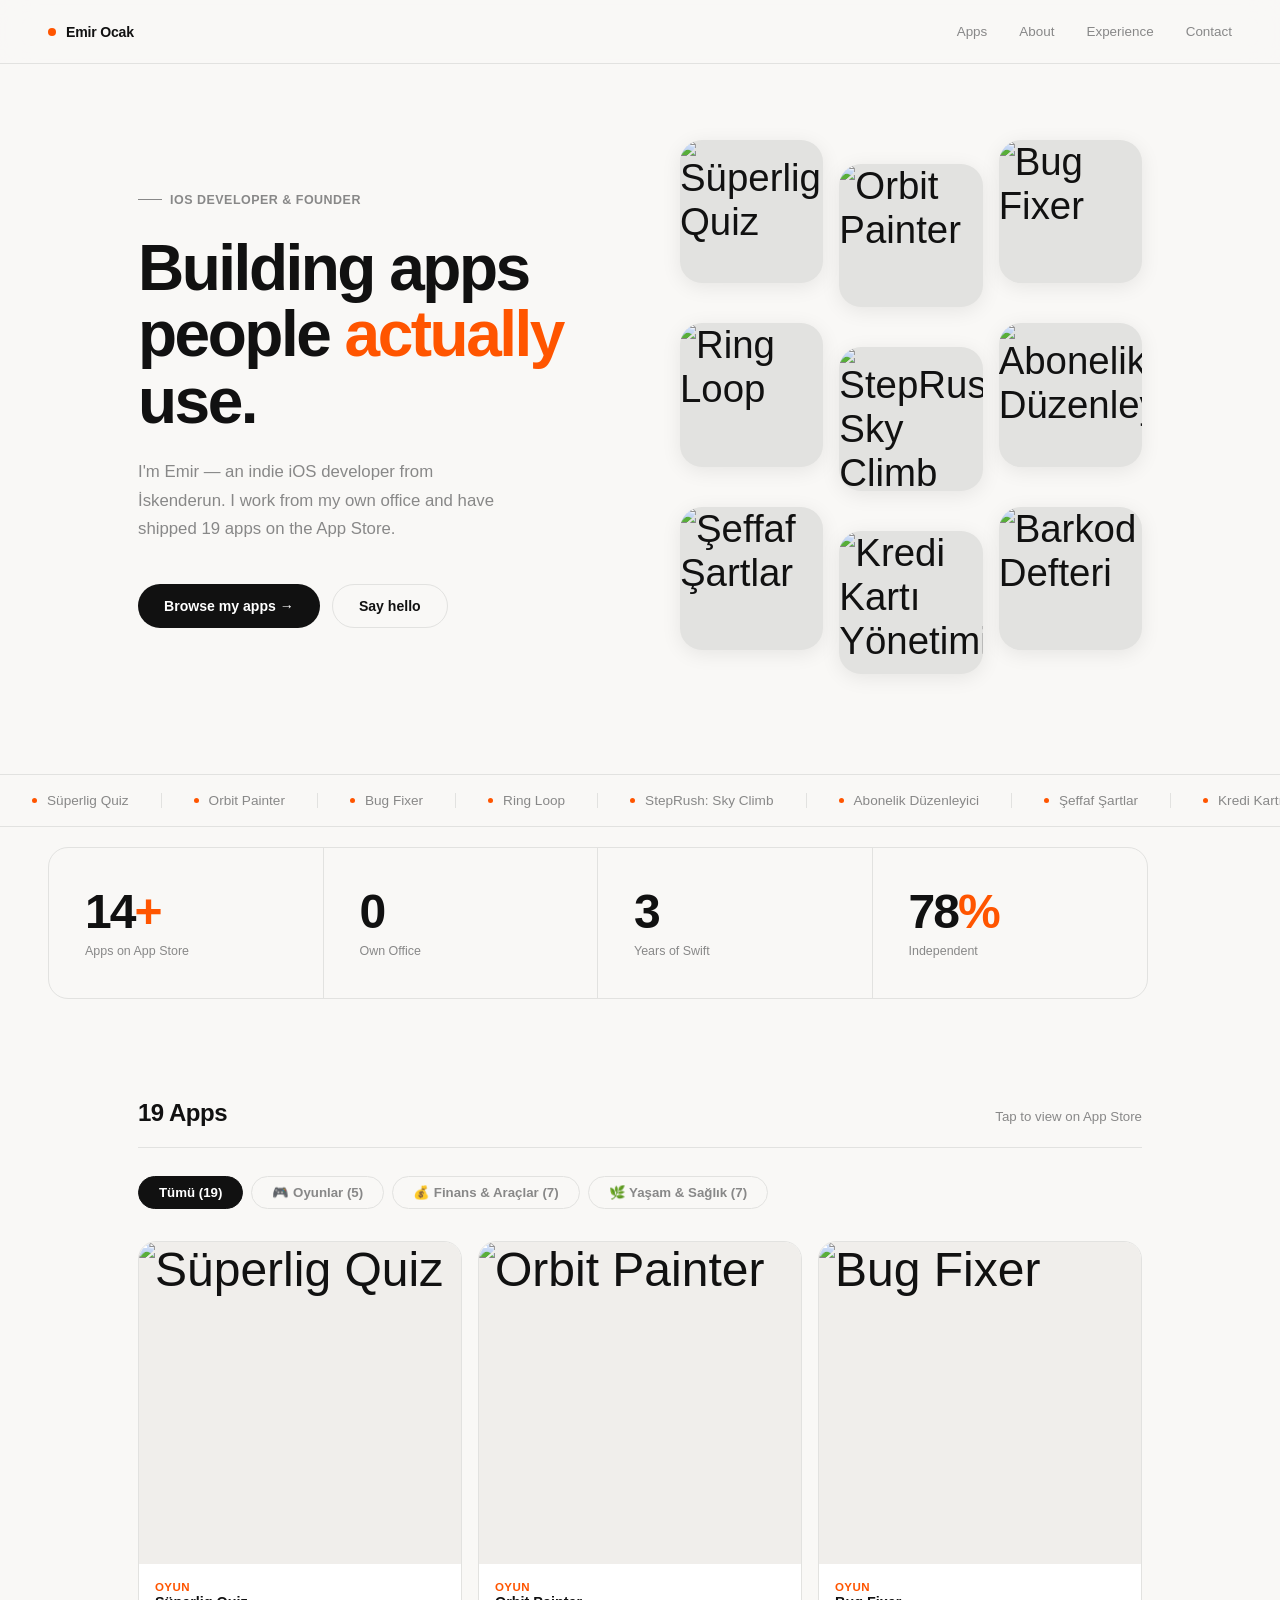
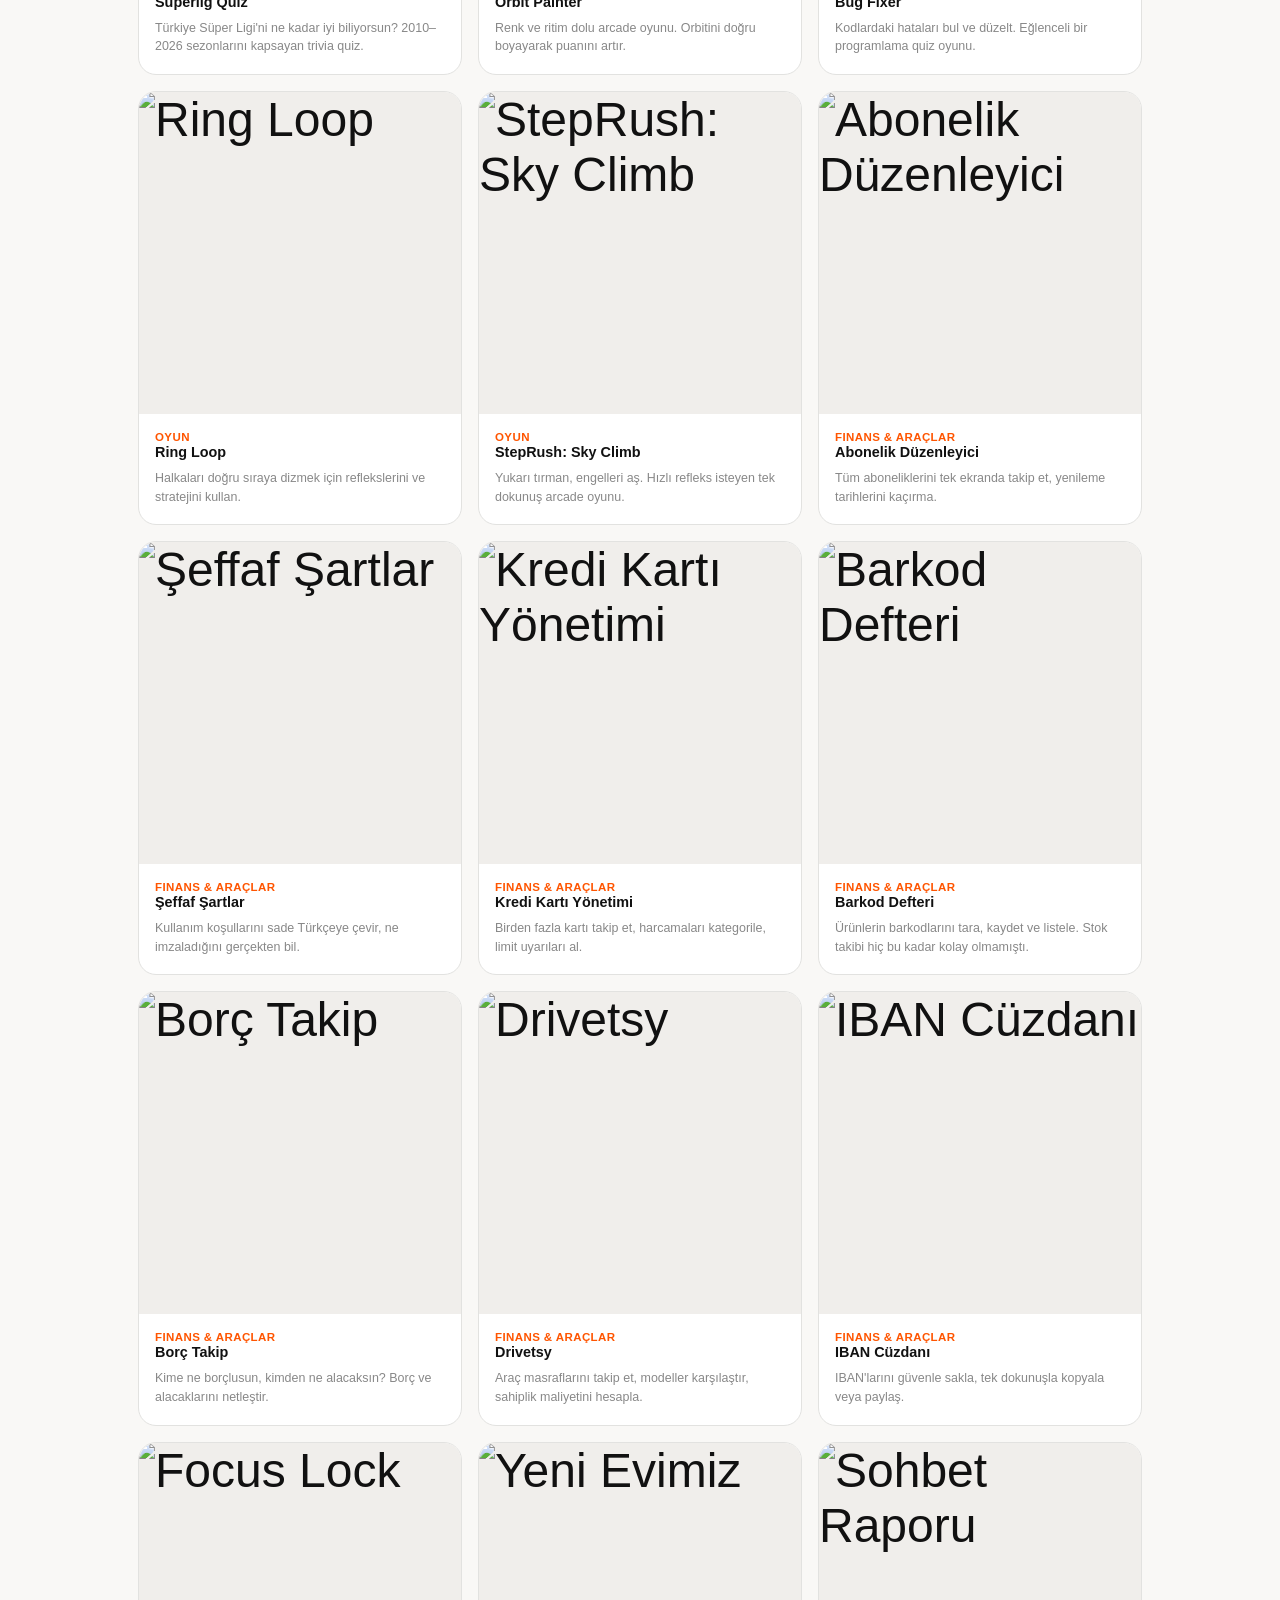
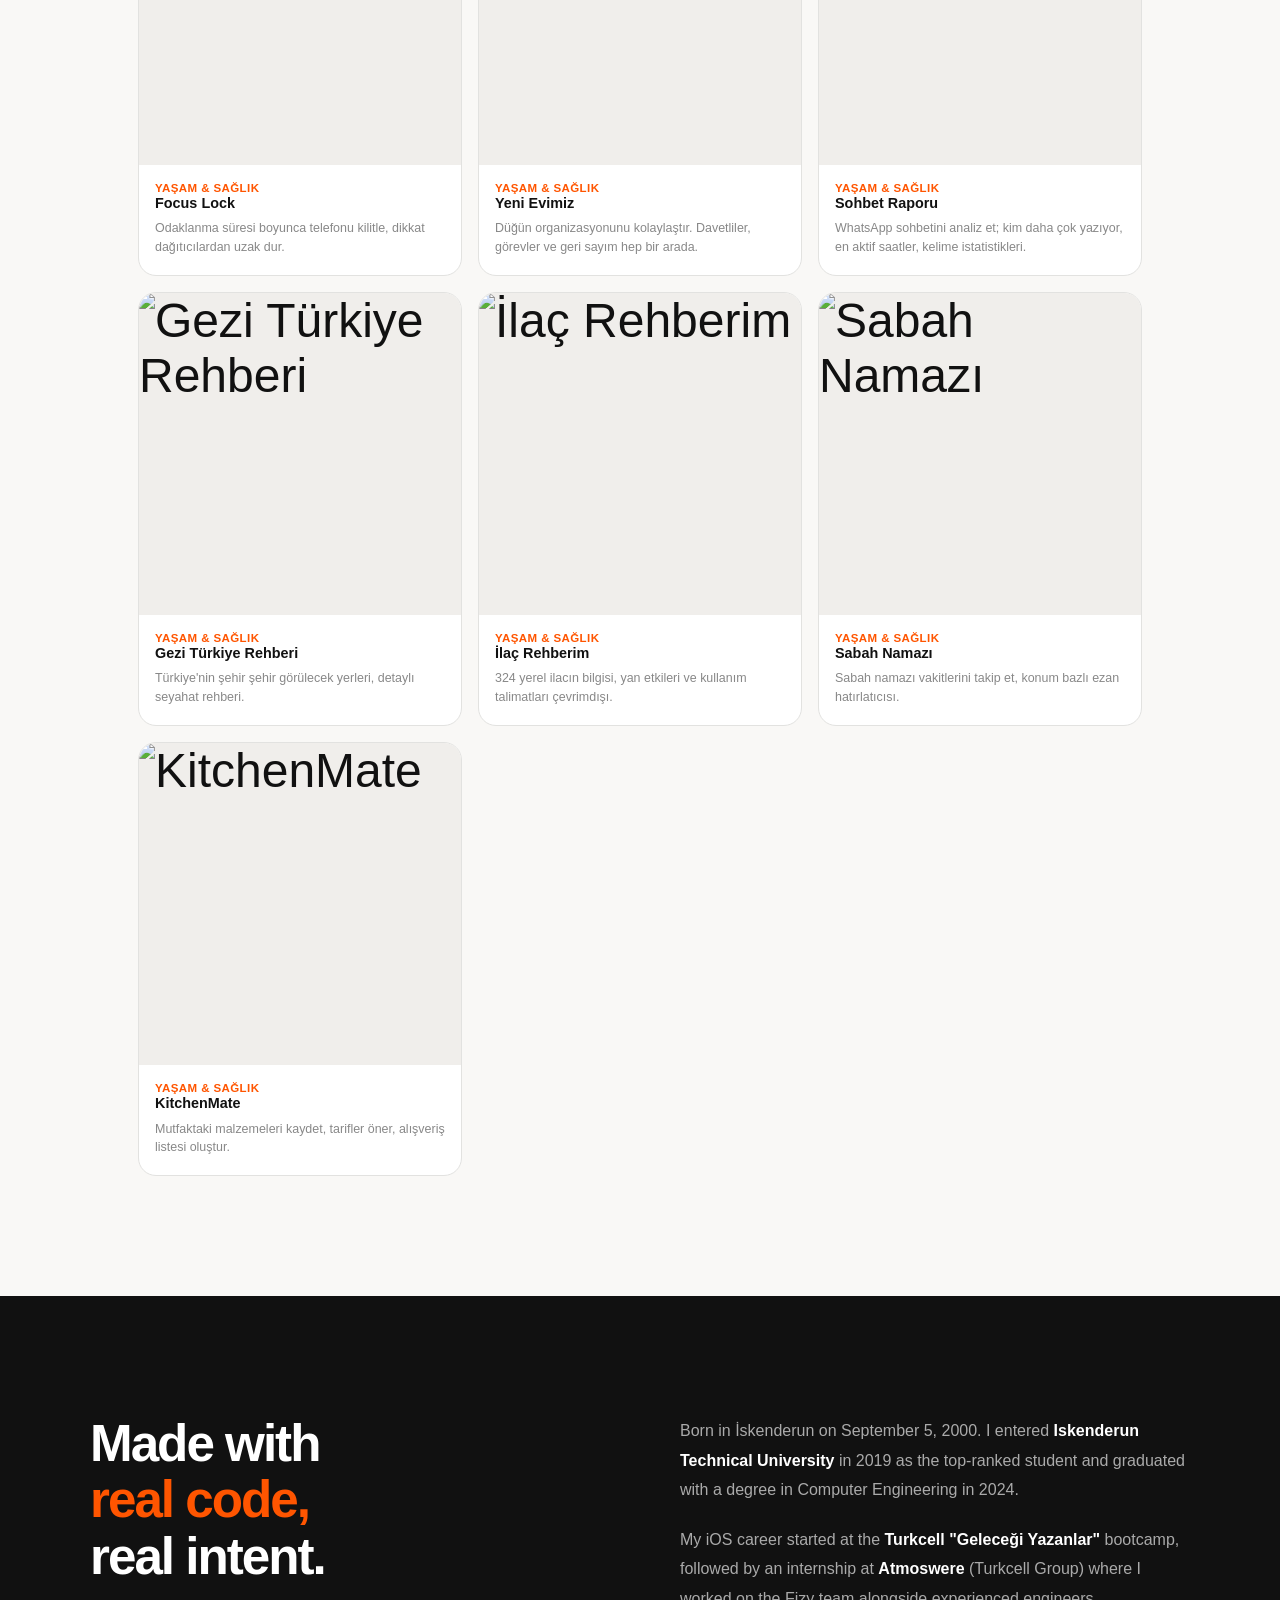
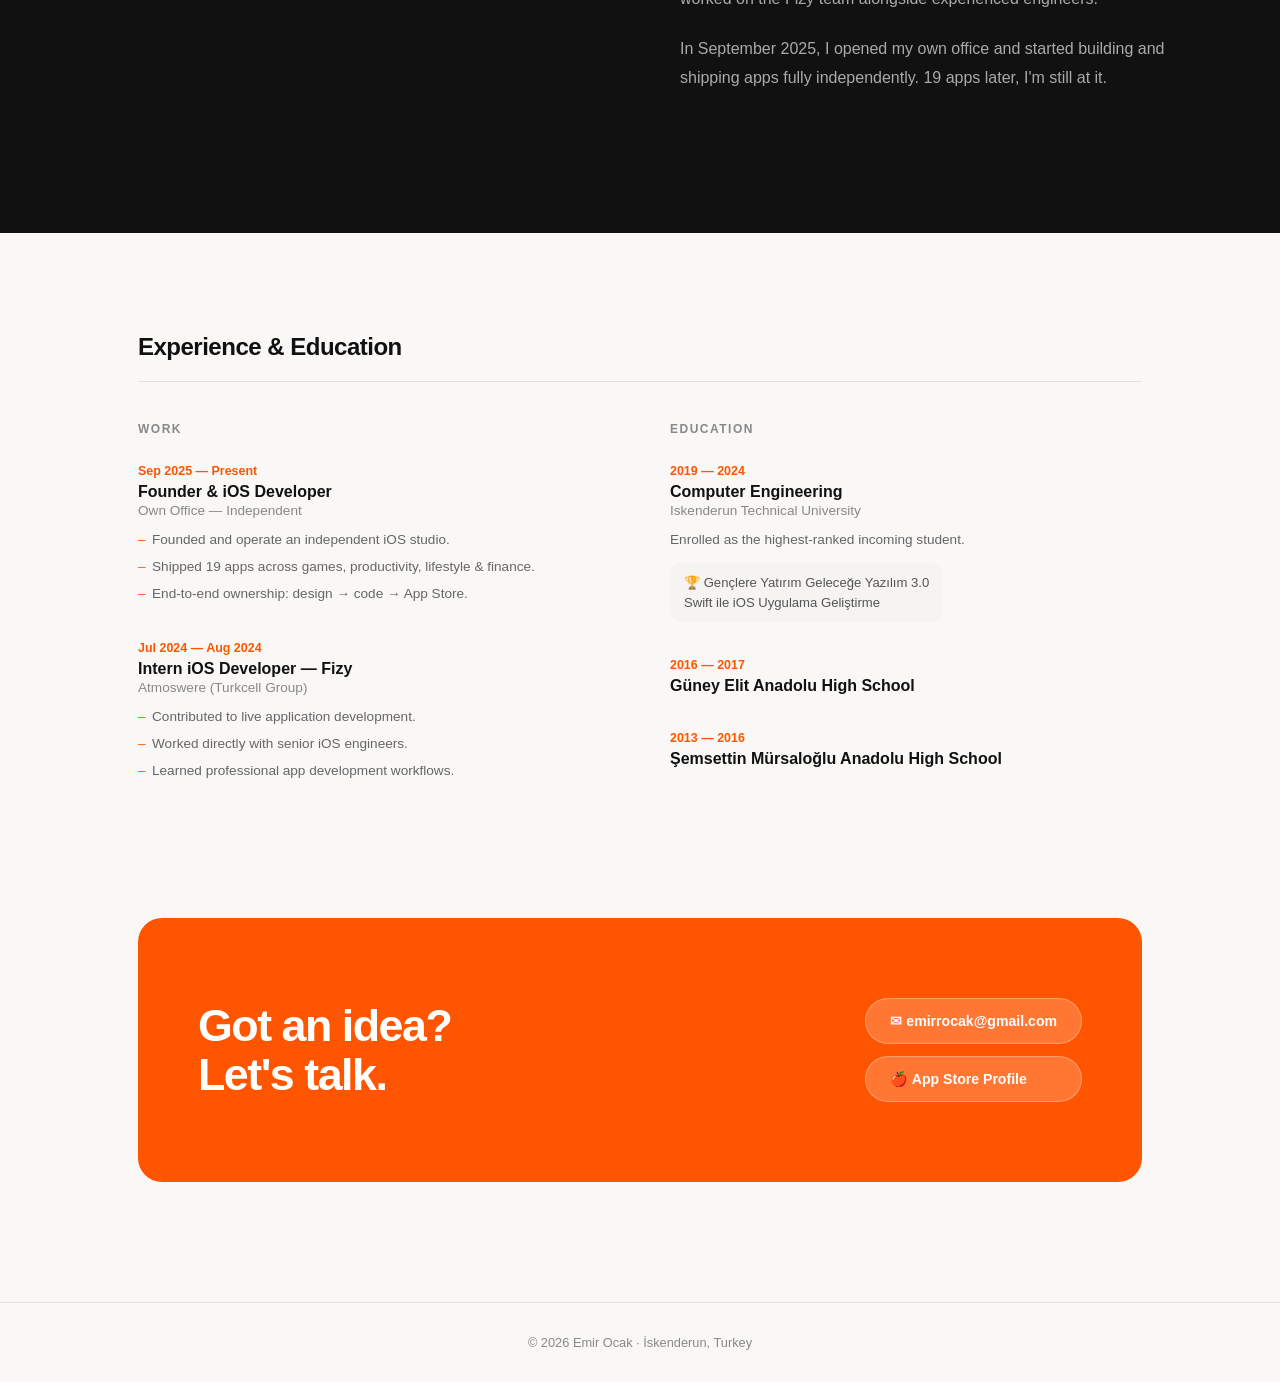
==== commit 6f4fb8d7: "Add files via upload" ====
--- a/index.html
+++ b/index.html
@@ -154,11 +154,31 @@
     #apps { max-width: 1100px; margin: 0 auto; padding: 0 48px 120px; }
     .section-head {
       display: flex; align-items: baseline; justify-content: space-between;
-      margin-bottom: 40px; padding-bottom: 20px;
+      margin-bottom: 28px; padding-bottom: 20px;
       border-bottom: 1px solid var(--line);
     }
     .section-head h2 { font-size: 1.5rem; font-weight: 700; letter-spacing: -.5px; }
     .section-head span { font-size: .83rem; color: var(--sub); }
+
+    /* Filter tabs */
+    .filter-tabs {
+      display: flex; gap: 8px; flex-wrap: wrap; margin-bottom: 32px;
+    }
+    .filter-btn {
+      padding: 8px 20px; border-radius: 100px;
+      font-size: .83rem; font-weight: 600; cursor: pointer;
+      border: 1.5px solid var(--line); background: transparent;
+      color: var(--sub); transition: all .2s;
+    }
+    .filter-btn:hover { border-color: #bbb; color: var(--ink); }
+    .filter-btn.active {
+      background: var(--ink); color: #fff; border-color: var(--ink);
+    }
+
+    /* Hide/show cards */
+    .app-card.hidden {
+      display: none;
+    }
 
     .apps-grid {
       display: grid;
@@ -342,8 +362,14 @@
 <!-- APPS -->
 <section id="apps">
   <div class="section-head reveal">
-    <h2>All 19 apps</h2>
+    <h2>19 Apps</h2>
     <span>Tap to view on App Store</span>
+  </div>
+  <div class="filter-tabs reveal">
+    <button class="filter-btn active" data-filter="all">Tümü <span id="count-all"></span></button>
+    <button class="filter-btn" data-filter="game">🎮 Oyunlar <span id="count-game"></span></button>
+    <button class="filter-btn" data-filter="finance">💰 Finans & Araçlar <span id="count-finance"></span></button>
+    <button class="filter-btn" data-filter="life">🌿 Yaşam & Sağlık <span id="count-life"></span></button>
   </div>
   <div class="apps-grid" id="appsGrid"></div>
 </section>
@@ -439,25 +465,25 @@
 
 <script>
 const APPS = [
-  { name:'Süperlig Quiz',       url:'https://apps.apple.com/tr/app/superlig-quiz/id6801504046',              cat:'Sports · Games', icon:'https://is1-ssl.mzstatic.com/image/thumb/Purple221/v4/52/23/84/522384a2-8f28-73c1-ddf0-39559d6b7f54/AppIcon-0-0-1x_U007emarketing-0-8-0-85-220.png/512x512bb.jpg',       desc:'Türkiye Süper Ligi\'ni ne kadar iyi biliyorsun? 2010–2026 sezonlarını kapsayan trivia quiz.' },
-  { name:'Focus Lock',           url:'https://apps.apple.com/tr/app/focus-lock/id6800373052',                cat:'Productivity',   icon:'https://is1-ssl.mzstatic.com/image/thumb/Purple211/v4/12/c6/e7/12c6e7d4-e68e-f517-9673-daaba0fb36ba/AppIcon-0-0-1x_U007emarketing-0-8-0-85-220.png/512x512bb.jpg',       desc:'Odaklanma süresi boyunca telefonu kilitle, dikkat dağıtıcılardan uzak dur.' },
-  { name:'Yeni Evimiz',          url:'https://apps.apple.com/tr/app/yeni-evimiz/id6799919680',               cat:'Lifestyle',      icon:'https://is1-ssl.mzstatic.com/image/thumb/Purple221/v4/47/f6/99/47f6996f-a16c-7584-99d9-ed555435838c/AppIcon-0-0-1x_U007ephone-0-1-85-220.png/512x512bb.jpg',          desc:'Düğün organizasyonunu kolaylaştır. Davetliler, görevler ve geri sayım hep bir arada.' },
-  { name:'Orbit Painter',        url:'https://apps.apple.com/tr/app/orbit-painter/id6798334990',             cat:'Games',          icon:'https://is1-ssl.mzstatic.com/image/thumb/Purple221/v4/b6/54/3f/b6543f1a-3597-b577-0b22-933c34ed057e/AppIcon-0-0-1x_U007epad-0-1-85-220.png/512x512bb.jpg',            desc:'Renk ve ritim dolu arcade oyunu. Orbitini doğru boyayarak puanını artır.' },
-  { name:'Sohbet Raporu',        url:'https://apps.apple.com/tr/app/sohbet-raporu/id6796978383',             cat:'Social',         icon:'https://is1-ssl.mzstatic.com/image/thumb/Purple221/v4/2c/fe/5c/2cfe5cf9-90d0-e36b-6b62-0d71cd97f702/AppIcon-0-0-1x_U007ephone-0-1-85-220.png/512x512bb.jpg',         desc:'WhatsApp sohbetini analiz et; kim daha çok yazıyor, en aktif saatler, kelime istatistikleri.' },
-  { name:'Abonelik Düzenleyici', url:'https://apps.apple.com/tr/app/abonelik-d%C3%BCzenleyici/id6796974534', cat:'Finance',        icon:'https://is1-ssl.mzstatic.com/image/thumb/Purple211/v4/d7/3b/f9/d73bf966-b306-0dfe-6877-e726434a0887/AppIcon-0-0-1x_U007epad-0-1-85-220.png/512x512bb.jpg',           desc:'Tüm aboneliklerini tek ekranda takip et, yenileme tarihlerini kaçırma.' },
-  { name:'Şeffaf Şartlar',       url:'https://apps.apple.com/tr/app/%C5%9Feffaf-%C5%9Fartlar/id6787413569',  cat:'Utilities',      icon:'https://is1-ssl.mzstatic.com/image/thumb/Purple221/v4/69/f3/95/69f395ae-a4da-1637-6890-6d77c9cec29b/AppIcon-0-0-1x_U007epad-0-1-85-220.png/512x512bb.jpg',           desc:'Kullanım koşullarını sade Türkçeye çevir, ne imzaladığını gerçekten bil.' },
-  { name:'Bug Fixer',            url:'https://apps.apple.com/tr/app/bug-fixer/id6769438487',                 cat:'Games',          icon:'https://is1-ssl.mzstatic.com/image/thumb/Purple221/v4/8b/09/f6/8b09f65a-e0d6-0abb-d33e-be9960adb91a/AppIcon-0-0-1x_U007epad-0-1-85-220.png/512x512bb.jpg',            desc:'Kodlardaki hataları bul ve düzelt. Eğlenceli bir programlama quiz oyunu.' },
-  { name:'Ring Loop',            url:'https://apps.apple.com/tr/app/ring-loop/id6770876779',                 cat:'Games',          icon:'https://is1-ssl.mzstatic.com/image/thumb/Purple221/v4/8d/05/cd/8d05cde3-5153-6cfd-9337-1b7fc3d4eb3c/AppIcon-0-0-1x_U007epad-0-1-85-220.png/512x512bb.jpg',            desc:'Halkaları doğru sıraya dizmek için reflekslerini ve stratejini kullan.' },
-  { name:'Gezi Türkiye Rehberi', url:'https://apps.apple.com/tr/app/gezi-t%C3%BCrkiye-rehberi/id6769422537', cat:'Travel',         icon:'https://is1-ssl.mzstatic.com/image/thumb/Purple211/v4/6e/fc/8a/6efc8ab2-c651-e0e6-913c-9a6afb5efe8a/AppIcon-0-0-1x_U007emarketing-0-8-0-85-220.png/512x512bb.jpg',     desc:'Türkiye\'nin şehir şehir görülecek yerleri, detaylı seyahat rehberi.' },
-  { name:'İlaç Rehberim',        url:'https://apps.apple.com/tr/app/i-la%C3%A7-rehberim/id6762822990',      cat:'Medical',        icon:'https://is1-ssl.mzstatic.com/image/thumb/Purple211/v4/13/aa/80/13aa8051-d6de-64bf-f6c0-b9a927e64961/AppIcon-0-0-1x_U007epad-0-1-85-220.png/512x512bb.jpg',           desc:'324 yerel ilacın bilgisi, yan etkileri ve kullanım talimatları çevrimdışı.' },
-  { name:'StepRush: Sky Climb',  url:'https://apps.apple.com/tr/app/steprush-sky-climb/id6767199547',        cat:'Games',          icon:'https://is1-ssl.mzstatic.com/image/thumb/Purple221/v4/05/9e/93/059e930a-883e-5e71-3c46-735f54831cd4/AppIcon-0-0-1x_U007epad-0-1-85-220.png/512x512bb.jpg',           desc:'Yukarı tırman, engelleri aş. Hızlı refleks isteyen tek dokunuş arcade oyunu.' },
-  { name:'Kredi Kartı Yönetimi', url:'https://apps.apple.com/tr/app/kredi-kart%C4%B1-y%C3%B6netimi/id6760220577', cat:'Finance',  icon:'https://is1-ssl.mzstatic.com/image/thumb/Purple221/v4/9a/b2/7c/9ab27c7d-f982-e494-7322-c7715a85f539/AppIcon-0-0-1x_U007epad-0-1-85-220.png/512x512bb.jpg',      desc:'Birden fazla kartı takip et, harcamaları kategorile, limit uyarıları al.' },
-  { name:'Barkod Defteri',       url:'https://apps.apple.com/tr/app/barkod-defteri/id6753679244',            cat:'Utilities',      icon:'https://is1-ssl.mzstatic.com/image/thumb/Purple221/v4/07/7a/62/077a624d-68e0-e092-4613-809854b32d0a/AppIcon-0-0-1x_U007epad-0-1-85-220.png/512x512bb.jpg',          desc:'Ürünlerin barkodlarını tara, kaydet ve listele. Stok takibi hiç bu kadar kolay olmamıştı.' },
-  { name:'Sabah Namazı',         url:'https://apps.apple.com/tr/app/sabah-namaz%C4%B1/id6759320181',        cat:'Lifestyle',      icon:'https://is1-ssl.mzstatic.com/image/thumb/Purple221/v4/d2/eb/70/d2eb701b-43e3-8f11-4e05-1afff0e9abb6/AppIcon-0-0-1x_U007epad-0-1-85-220.png/512x512bb.jpg',          desc:'Sabah namazı vakitlerini takip et, konum bazlı ezan hatırlatıcısı.' },
-  { name:'Borç Takip',           url:'https://apps.apple.com/tr/app/borc-takip/id6755033975',                cat:'Finance',        icon:'https://is1-ssl.mzstatic.com/image/thumb/Purple221/v4/d2/e9/d1/d2e9d1d3-b13b-2592-daab-7bd61320c1d7/AppIcon-0-0-1x_U007epad-0-1-85-220.png/512x512bb.jpg',          desc:'Kime ne borçlusun, kimden ne alacaksın? Borç ve alacaklarını netleştir.' },
-  { name:'Drivetsy',             url:'https://apps.apple.com/tr/app/drivetsy/id6753587504',                  cat:'Automotive',     icon:'https://is1-ssl.mzstatic.com/image/thumb/Purple221/v4/fc/06/ed/fc06ed0f-5d0b-5e64-cfb3-287b35f50484/AppIcon-0-0-1x_U007epad-0-1-85-220.png/512x512bb.jpg',          desc:'Araç masraflarını takip et, modeller karşılaştır, sahiplik maliyetini hesapla.' },
-  { name:'KitchenMate',          url:'https://apps.apple.com/tr/app/kitchenmate/id6752761314',               cat:'Food & Drink',   icon:'https://is1-ssl.mzstatic.com/image/thumb/Purple211/v4/ee/0b/c2/ee0bc21b-151d-2576-ed36-ae0594ea1eed/AppIcon-0-0-1x_U007epad-0-1-85-220.png/512x512bb.jpg',          desc:'Mutfaktaki malzemeleri kaydet, tarifler öner, alışveriş listesi oluştur.' },
-  { name:'IBAN Cüzdanı',         url:'https://apps.apple.com/tr/app/iban-c%C3%BCzdan%C4%B1/id6752243560',  cat:'Finance',        icon:'https://is1-ssl.mzstatic.com/image/thumb/Purple221/v4/14/06/da/1406da74-3874-a741-62ab-0621718d86c5/AppIcon-0-0-1x_U007epad-0-1-85-220.png/512x512bb.jpg',          desc:'IBAN\'larını güvenle sakla, tek dokunuşla kopyala veya paylaş.' },
+  { name:'Süperlig Quiz',       filter:'game',    url:'https://apps.apple.com/tr/app/superlig-quiz/id6801504046',              cat:'Oyun', icon:'https://is1-ssl.mzstatic.com/image/thumb/Purple221/v4/52/23/84/522384a2-8f28-73c1-ddf0-39559d6b7f54/AppIcon-0-0-1x_U007emarketing-0-8-0-85-220.png/512x512bb.jpg',       desc:'Türkiye Süper Ligi\'ni ne kadar iyi biliyorsun? 2010–2026 sezonlarını kapsayan trivia quiz.' },
+  { name:'Orbit Painter',       filter:'game',    url:'https://apps.apple.com/tr/app/orbit-painter/id6798334990',             cat:'Oyun', icon:'https://is1-ssl.mzstatic.com/image/thumb/Purple221/v4/b6/54/3f/b6543f1a-3597-b577-0b22-933c34ed057e/AppIcon-0-0-1x_U007epad-0-1-85-220.png/512x512bb.jpg',            desc:'Renk ve ritim dolu arcade oyunu. Orbitini doğru boyayarak puanını artır.' },
+  { name:'Bug Fixer',           filter:'game',    url:'https://apps.apple.com/tr/app/bug-fixer/id6769438487',                 cat:'Oyun', icon:'https://is1-ssl.mzstatic.com/image/thumb/Purple221/v4/8b/09/f6/8b09f65a-e0d6-0abb-d33e-be9960adb91a/AppIcon-0-0-1x_U007epad-0-1-85-220.png/512x512bb.jpg',            desc:'Kodlardaki hataları bul ve düzelt. Eğlenceli bir programlama quiz oyunu.' },
+  { name:'Ring Loop',           filter:'game',    url:'https://apps.apple.com/tr/app/ring-loop/id6770876779',                 cat:'Oyun', icon:'https://is1-ssl.mzstatic.com/image/thumb/Purple221/v4/8d/05/cd/8d05cde3-5153-6cfd-9337-1b7fc3d4eb3c/AppIcon-0-0-1x_U007epad-0-1-85-220.png/512x512bb.jpg',            desc:'Halkaları doğru sıraya dizmek için reflekslerini ve stratejini kullan.' },
+  { name:'StepRush: Sky Climb', filter:'game',    url:'https://apps.apple.com/tr/app/steprush-sky-climb/id6767199547',        cat:'Oyun', icon:'https://is1-ssl.mzstatic.com/image/thumb/Purple221/v4/05/9e/93/059e930a-883e-5e71-3c46-735f54831cd4/AppIcon-0-0-1x_U007epad-0-1-85-220.png/512x512bb.jpg',           desc:'Yukarı tırman, engelleri aş. Hızlı refleks isteyen tek dokunuş arcade oyunu.' },
+  { name:'Abonelik Düzenleyici',filter:'finance', url:'https://apps.apple.com/tr/app/abonelik-d%C3%BCzenleyici/id6796974534', cat:'Finans & Araçlar', icon:'https://is1-ssl.mzstatic.com/image/thumb/Purple211/v4/d7/3b/f9/d73bf966-b306-0dfe-6877-e726434a0887/AppIcon-0-0-1x_U007epad-0-1-85-220.png/512x512bb.jpg',   desc:'Tüm aboneliklerini tek ekranda takip et, yenileme tarihlerini kaçırma.' },
+  { name:'Şeffaf Şartlar',      filter:'finance', url:'https://apps.apple.com/tr/app/%C5%9Feffaf-%C5%9Fartlar/id6787413569',  cat:'Finans & Araçlar', icon:'https://is1-ssl.mzstatic.com/image/thumb/Purple221/v4/69/f3/95/69f395ae-a4da-1637-6890-6d77c9cec29b/AppIcon-0-0-1x_U007epad-0-1-85-220.png/512x512bb.jpg',   desc:'Kullanım koşullarını sade Türkçeye çevir, ne imzaladığını gerçekten bil.' },
+  { name:'Kredi Kartı Yönetimi',filter:'finance', url:'https://apps.apple.com/tr/app/kredi-kart%C4%B1-y%C3%B6netimi/id6760220577', cat:'Finans & Araçlar', icon:'https://is1-ssl.mzstatic.com/image/thumb/Purple221/v4/9a/b2/7c/9ab27c7d-f982-e494-7322-c7715a85f539/AppIcon-0-0-1x_U007epad-0-1-85-220.png/512x512bb.jpg', desc:'Birden fazla kartı takip et, harcamaları kategorile, limit uyarıları al.' },
+  { name:'Barkod Defteri',      filter:'finance', url:'https://apps.apple.com/tr/app/barkod-defteri/id6753679244',            cat:'Finans & Araçlar', icon:'https://is1-ssl.mzstatic.com/image/thumb/Purple221/v4/07/7a/62/077a624d-68e0-e092-4613-809854b32d0a/AppIcon-0-0-1x_U007epad-0-1-85-220.png/512x512bb.jpg',   desc:'Ürünlerin barkodlarını tara, kaydet ve listele. Stok takibi hiç bu kadar kolay olmamıştı.' },
+  { name:'Borç Takip',          filter:'finance', url:'https://apps.apple.com/tr/app/borc-takip/id6755033975',                cat:'Finans & Araçlar', icon:'https://is1-ssl.mzstatic.com/image/thumb/Purple221/v4/d2/e9/d1/d2e9d1d3-b13b-2592-daab-7bd61320c1d7/AppIcon-0-0-1x_U007epad-0-1-85-220.png/512x512bb.jpg',   desc:'Kime ne borçlusun, kimden ne alacaksın? Borç ve alacaklarını netleştir.' },
+  { name:'Drivetsy',            filter:'finance', url:'https://apps.apple.com/tr/app/drivetsy/id6753587504',                  cat:'Finans & Araçlar', icon:'https://is1-ssl.mzstatic.com/image/thumb/Purple221/v4/fc/06/ed/fc06ed0f-5d0b-5e64-cfb3-287b35f50484/AppIcon-0-0-1x_U007epad-0-1-85-220.png/512x512bb.jpg',   desc:'Araç masraflarını takip et, modeller karşılaştır, sahiplik maliyetini hesapla.' },
+  { name:'IBAN Cüzdanı',        filter:'finance', url:'https://apps.apple.com/tr/app/iban-c%C3%BCzdan%C4%B1/id6752243560',  cat:'Finans & Araçlar', icon:'https://is1-ssl.mzstatic.com/image/thumb/Purple221/v4/14/06/da/1406da74-3874-a741-62ab-0621718d86c5/AppIcon-0-0-1x_U007epad-0-1-85-220.png/512x512bb.jpg',   desc:'IBAN\'larını güvenle sakla, tek dokunuşla kopyala veya paylaş.' },
+  { name:'Focus Lock',          filter:'life',    url:'https://apps.apple.com/tr/app/focus-lock/id6800373052',                cat:'Yaşam & Sağlık', icon:'https://is1-ssl.mzstatic.com/image/thumb/Purple211/v4/12/c6/e7/12c6e7d4-e68e-f517-9673-daaba0fb36ba/AppIcon-0-0-1x_U007emarketing-0-8-0-85-220.png/512x512bb.jpg', desc:'Odaklanma süresi boyunca telefonu kilitle, dikkat dağıtıcılardan uzak dur.' },
+  { name:'Yeni Evimiz',         filter:'life',    url:'https://apps.apple.com/tr/app/yeni-evimiz/id6799919680',               cat:'Yaşam & Sağlık', icon:'https://is1-ssl.mzstatic.com/image/thumb/Purple221/v4/47/f6/99/47f6996f-a16c-7584-99d9-ed555435838c/AppIcon-0-0-1x_U007ephone-0-1-85-220.png/512x512bb.jpg',    desc:'Düğün organizasyonunu kolaylaştır. Davetliler, görevler ve geri sayım hep bir arada.' },
+  { name:'Sohbet Raporu',       filter:'life',    url:'https://apps.apple.com/tr/app/sohbet-raporu/id6796978383',             cat:'Yaşam & Sağlık', icon:'https://is1-ssl.mzstatic.com/image/thumb/Purple221/v4/2c/fe/5c/2cfe5cf9-90d0-e36b-6b62-0d71cd97f702/AppIcon-0-0-1x_U007ephone-0-1-85-220.png/512x512bb.jpg',    desc:'WhatsApp sohbetini analiz et; kim daha çok yazıyor, en aktif saatler, kelime istatistikleri.' },
+  { name:'Gezi Türkiye Rehberi',filter:'life',    url:'https://apps.apple.com/tr/app/gezi-t%C3%BCrkiye-rehberi/id6769422537', cat:'Yaşam & Sağlık', icon:'https://is1-ssl.mzstatic.com/image/thumb/Purple211/v4/6e/fc/8a/6efc8ab2-c651-e0e6-913c-9a6afb5efe8a/AppIcon-0-0-1x_U007emarketing-0-8-0-85-220.png/512x512bb.jpg', desc:'Türkiye\'nin şehir şehir görülecek yerleri, detaylı seyahat rehberi.' },
+  { name:'İlaç Rehberim',       filter:'life',    url:'https://apps.apple.com/tr/app/i-la%C3%A7-rehberim/id6762822990',      cat:'Yaşam & Sağlık', icon:'https://is1-ssl.mzstatic.com/image/thumb/Purple211/v4/13/aa/80/13aa8051-d6de-64bf-f6c0-b9a927e64961/AppIcon-0-0-1x_U007epad-0-1-85-220.png/512x512bb.jpg',     desc:'324 yerel ilacın bilgisi, yan etkileri ve kullanım talimatları çevrimdışı.' },
+  { name:'Sabah Namazı',        filter:'life',    url:'https://apps.apple.com/tr/app/sabah-namaz%C4%B1/id6759320181',        cat:'Yaşam & Sağlık', icon:'https://is1-ssl.mzstatic.com/image/thumb/Purple221/v4/d2/eb/70/d2eb701b-43e3-8f11-4e05-1afff0e9abb6/AppIcon-0-0-1x_U007epad-0-1-85-220.png/512x512bb.jpg',    desc:'Sabah namazı vakitlerini takip et, konum bazlı ezan hatırlatıcısı.' },
+  { name:'KitchenMate',         filter:'life',    url:'https://apps.apple.com/tr/app/kitchenmate/id6752761314',               cat:'Yaşam & Sağlık', icon:'https://is1-ssl.mzstatic.com/image/thumb/Purple211/v4/ee/0b/c2/ee0bc21b-151d-2576-ed36-ae0594ea1eed/AppIcon-0-0-1x_U007epad-0-1-85-220.png/512x512bb.jpg',    desc:'Mutfaktaki malzemeleri kaydet, tarifler öner, alışveriş listesi oluştur.' },
 ];
 
 /* ── Hero icon wall (first 9 apps) ── */
@@ -483,6 +509,7 @@
 APPS.forEach((app, i) => {
   const card = document.createElement('a');
   card.className = 'app-card';
+  card.dataset.filter = app.filter;
   card.href = app.url;
   card.target = '_blank';
   card.rel = 'noopener';
@@ -497,6 +524,26 @@
   grid.appendChild(card);
 });
 
+/* ── Filter tabs ── */
+const counts = { all: APPS.length, game: 0, finance: 0, life: 0 };
+APPS.forEach(a => counts[a.filter]++);
+document.getElementById('count-all').textContent     = `(${counts.all})`;
+document.getElementById('count-game').textContent    = `(${counts.game})`;
+document.getElementById('count-finance').textContent = `(${counts.finance})`;
+document.getElementById('count-life').textContent    = `(${counts.life})`;
+
+document.querySelectorAll('.filter-btn').forEach(btn => {
+  btn.addEventListener('click', () => {
+    document.querySelectorAll('.filter-btn').forEach(b => b.classList.remove('active'));
+    btn.classList.add('active');
+    const f = btn.dataset.filter;
+    document.querySelectorAll('.app-card').forEach(card => {
+      const match = f === 'all' || card.dataset.filter === f;
+      card.classList.toggle('hidden', !match);
+    });
+  });
+});
+
 /* ── Counters ── */
 function runCounter(el) {
   const target = +el.dataset.target;
